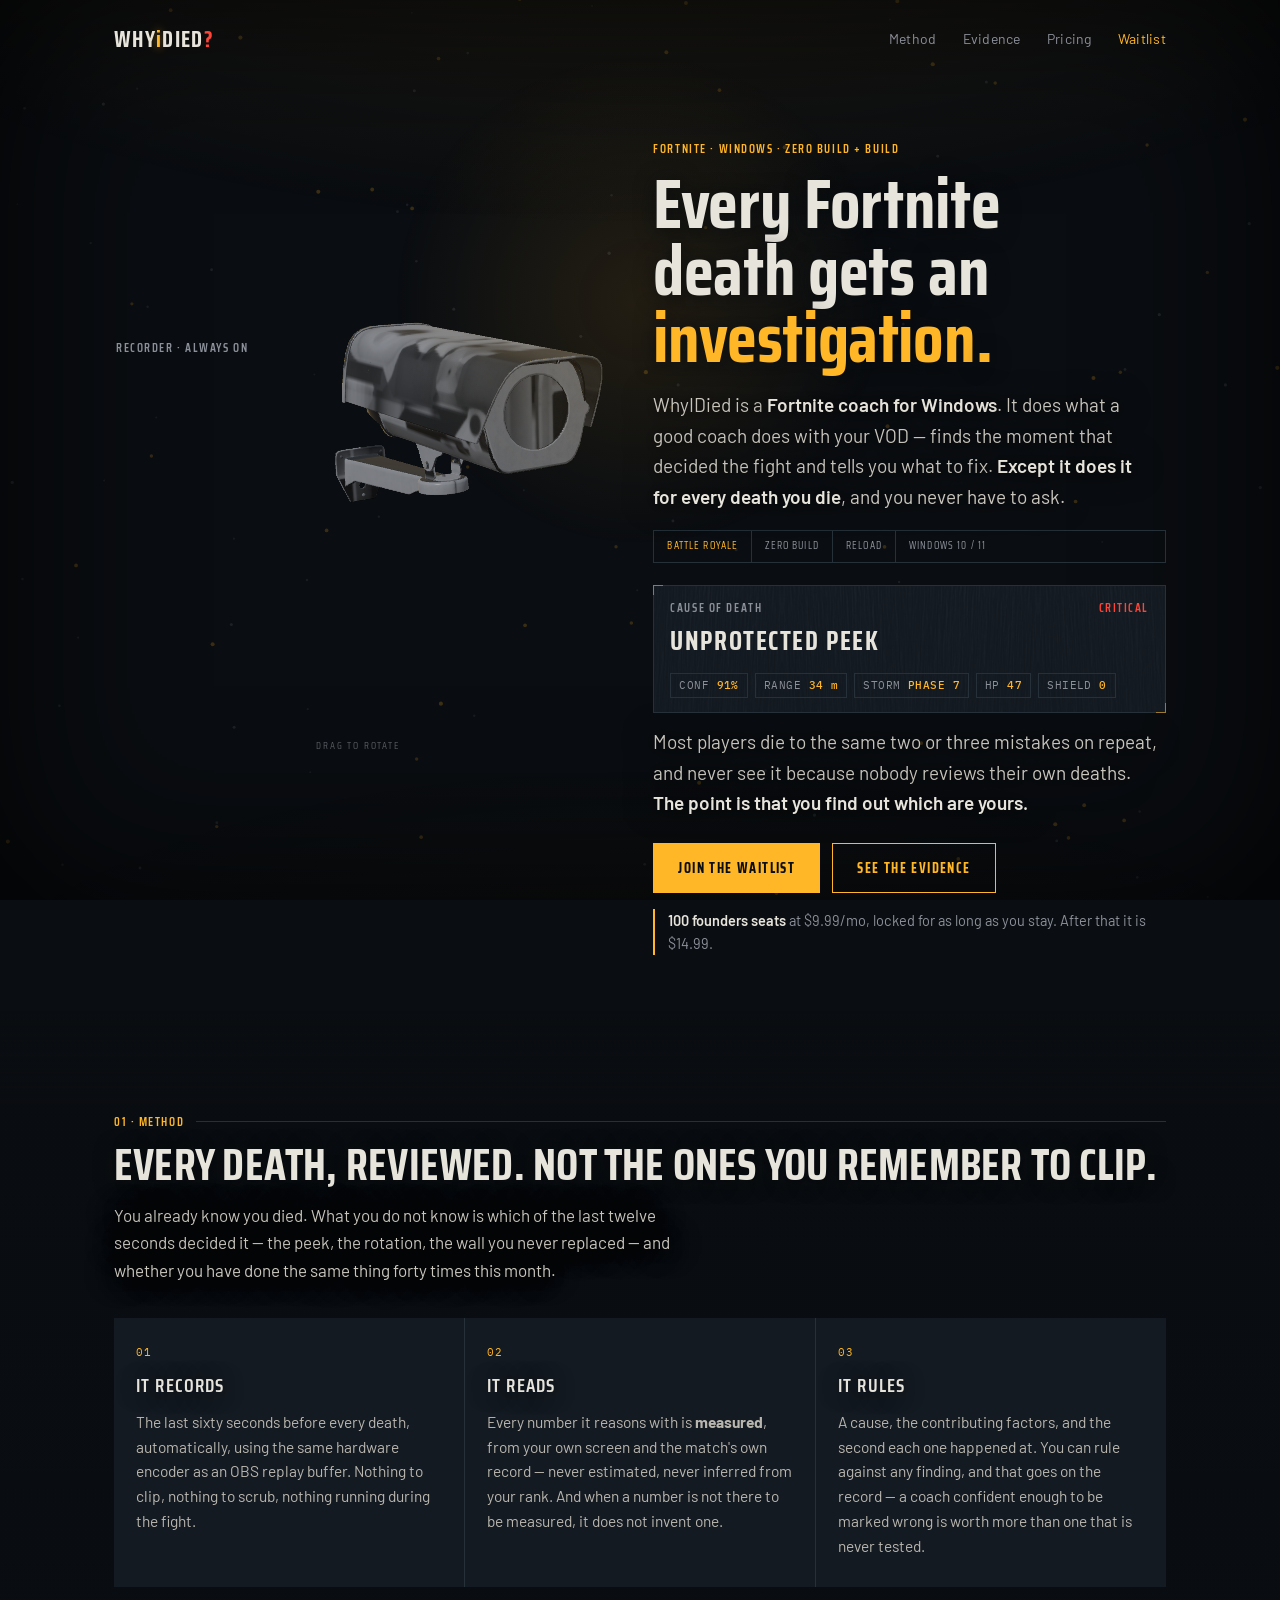
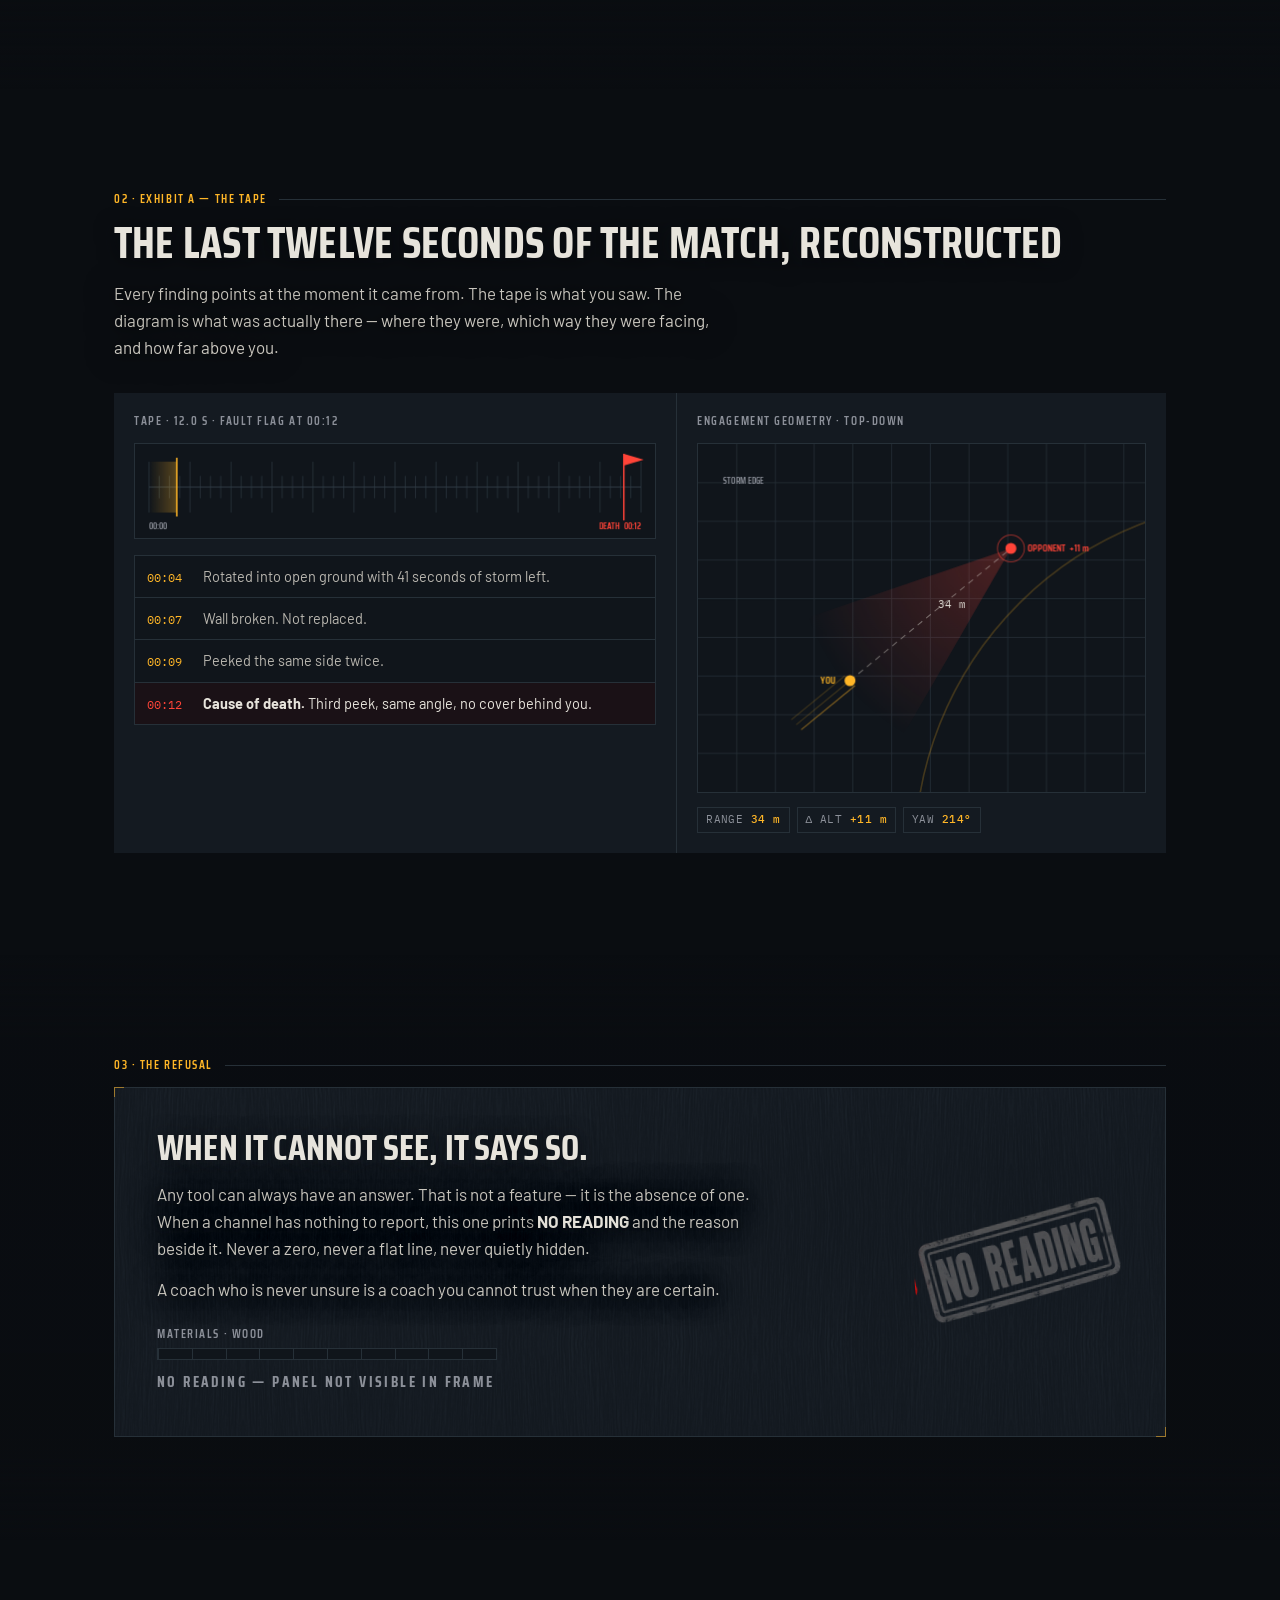
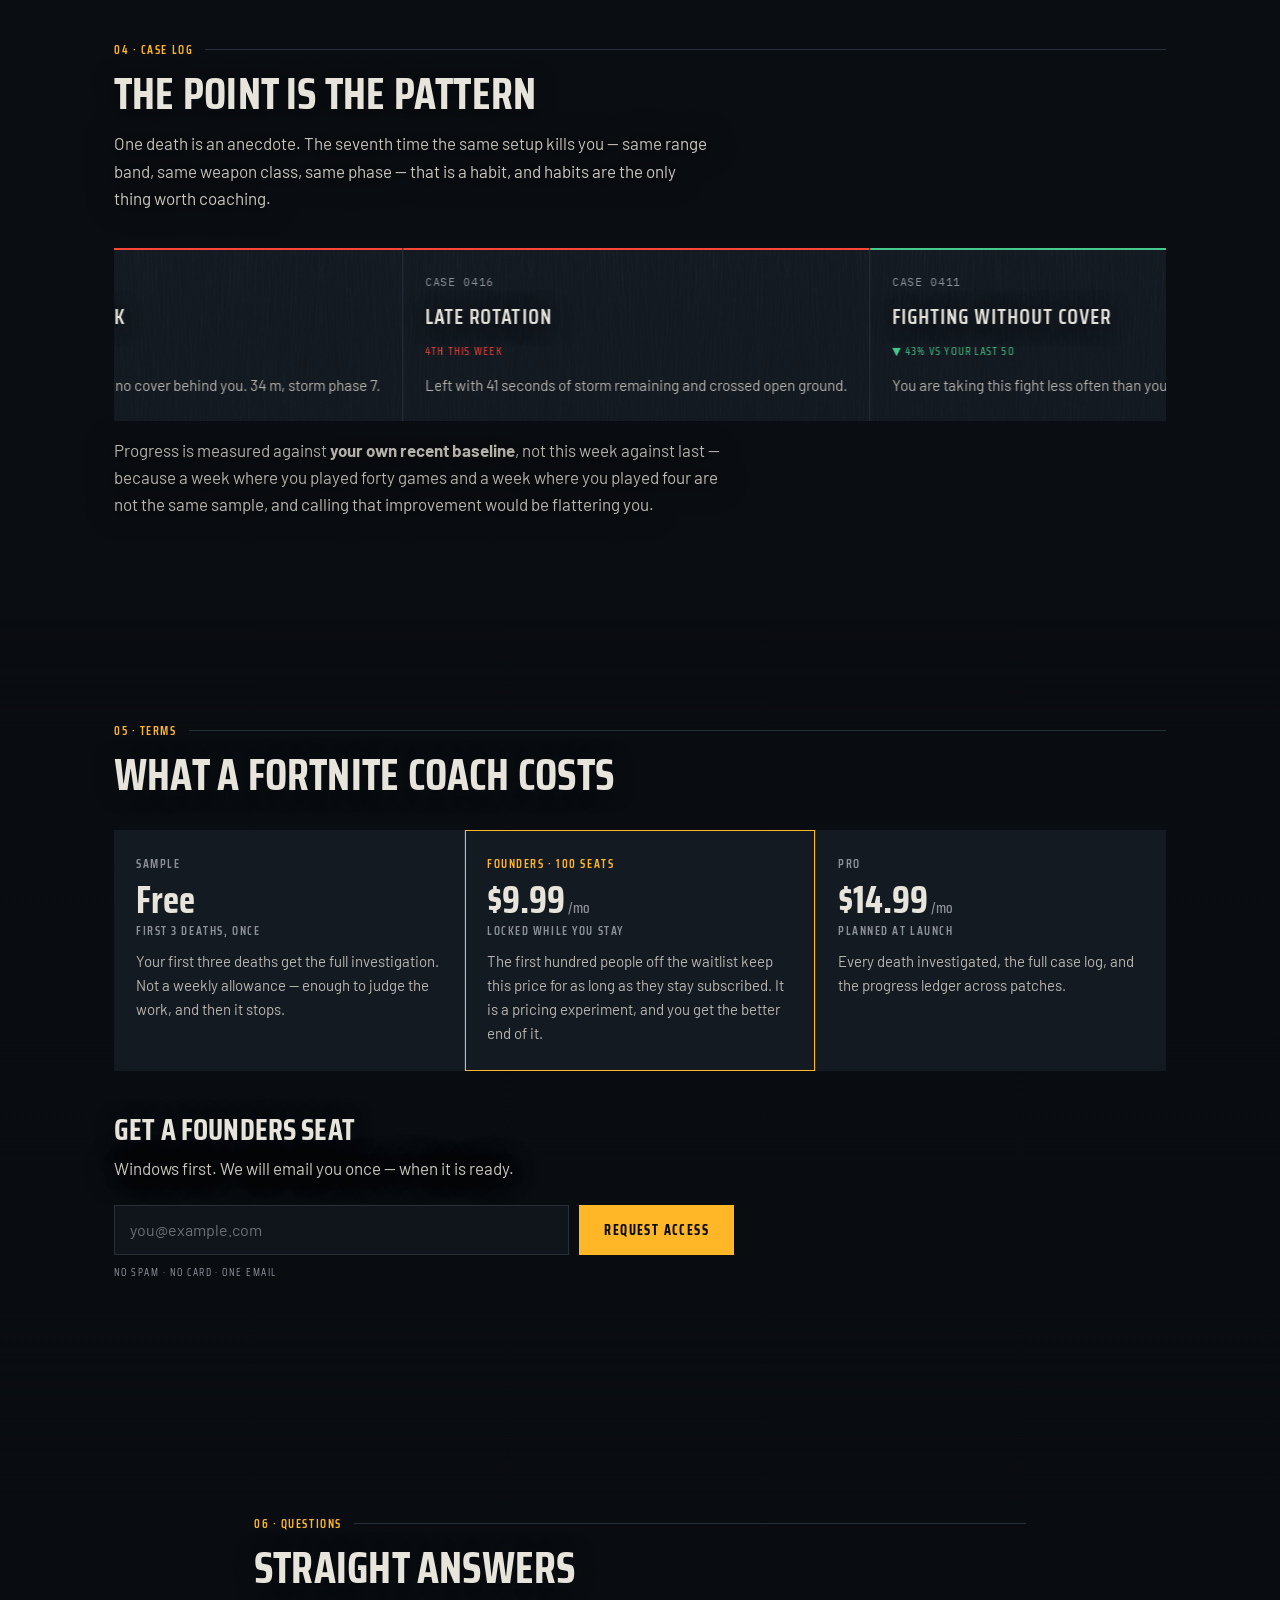
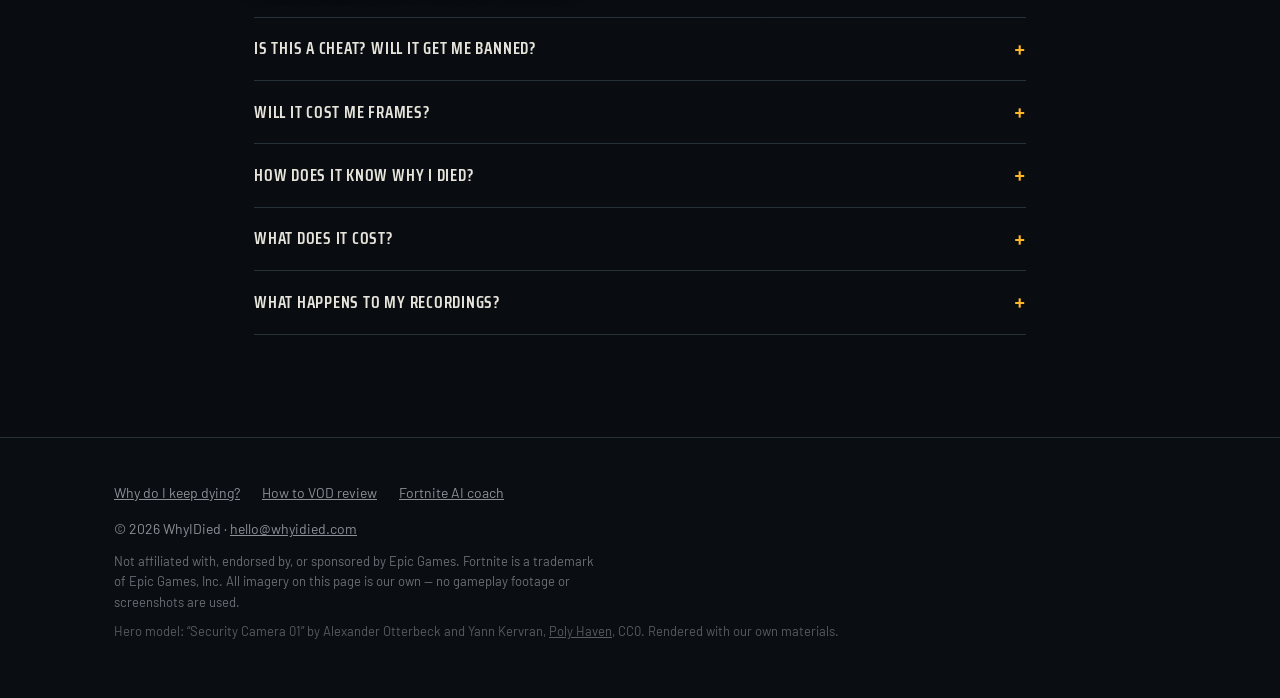
==== index.html @ 108d314a "Texture the hero, and aim it at what you are reading Two things Josh asked for, plus a bug that was " ====
<!DOCTYPE html>
<html lang="en">
<head>
<meta charset="UTF-8">
<meta name="viewport" content="width=device-width, initial-scale=1.0">
<title>WhyIDied — Why do you keep dying in Fortnite? Now you'll know.</title>
<meta name="description" content="WhyIDied is a Fortnite AI coach for Windows that auto-records every death, rules on the mistake that caused it, and tracks the faults you keep repeating. Join the waitlist.">
<link rel="canonical" href="https://whyidied.com/">
<meta property="og:type" content="website">
<meta property="og:url" content="https://whyidied.com/">
<meta property="og:title" content="WhyIDied — the Fortnite coach that watches every death">
<meta property="og:description" content="Every death gets an investigation. A cause, the contributing factors, and the tape to prove it. Join the waitlist.">
<meta property="og:image" content="https://whyidied.com/og.png">
<meta name="twitter:card" content="summary_large_image">
<meta name="twitter:title" content="WhyIDied — the Fortnite coach that watches every death">
<meta name="twitter:description" content="Every death gets an investigation. A cause, the contributing factors, and the tape to prove it.">
<meta name="twitter:image" content="https://whyidied.com/og.png">
<meta name="theme-color" content="#0A0D11">
<script>
/* Motion is GOVERNED, the same rule the app follows: it dies under
   prefers-reduced-motion, and ?noanim turns it off outright. Set before paint so
   nothing animates for one frame and then stops. */
(function(){
  var d = document.documentElement;
  if (location.search.indexOf('noanim') < 0) {
    d.className += ' js';
    if (!matchMedia('(prefers-reduced-motion: reduce)').matches) d.className += ' gs';
  }
})();
</script>
<link rel="icon" href="data:image/svg+xml,<svg xmlns='http://www.w3.org/2000/svg' viewBox='0 0 100 100'><rect width='100' height='100' fill='%230A0D11'/><rect x='14' y='30' width='72' height='44' fill='none' stroke='%23263038' stroke-width='5'/><circle cx='38' cy='52' r='7' fill='%23FFB627'/><circle cx='62' cy='52' r='7' fill='%23263038'/></svg>">
<link rel="preconnect" href="https://fonts.googleapis.com">
<link rel="preconnect" href="https://fonts.gstatic.com" crossorigin>
<link href="https://fonts.googleapis.com/css2?family=Saira+Condensed:wght@500;600;700&family=Barlow:wght@400;500;600&family=IBM+Plex+Mono:wght@400;500&display=swap" rel="stylesheet">
<script type="application/ld+json">
{
  "@context": "https://schema.org",
  "@type": "SoftwareApplication",
  "name": "WhyIDied",
  "operatingSystem": "Windows",
  "applicationCategory": "GameApplication",
  "description": "WhyIDied is a Fortnite AI coach for Windows that auto-records every death, rules on the mistake that caused it, and tracks the faults you keep repeating.",
  "url": "https://whyidied.com/",
  "offers": { "@type": "Offer", "price": "0", "priceCurrency": "USD", "description": "Free waitlist. At launch, your first 3 deaths are investigated free." }
}
</script>
<script type="application/ld+json">
{
  "@context": "https://schema.org",
  "@type": "FAQPage",
  "mainEntity": [
    {"@type": "Question", "name": "What is WhyIDied?", "acceptedAnswer": {"@type": "Answer", "text": "WhyIDied is a Fortnite AI coach for Windows that automatically records the last ~60 seconds before every death, rules on the exact mistake that caused it, and tracks which mistakes you keep repeating so you can actually fix them. No clip uploads, no VOD scrubbing — it watches so you don't have to."}},
    {"@type": "Question", "name": "Why do I keep dying in Fortnite?", "acceptedAnswer": {"@type": "Answer", "text": "Most players die repeatedly to the same 2–3 mistakes — unprotected peeks, late rotations, fighting without materials or high ground — but never notice the pattern because nobody reviews their own deaths. WhyIDied reviews every death automatically and shows you the recurring cause, with video evidence and a timestamp."}},
    {"@type": "Question", "name": "Is WhyIDied a cheat? Will it get me banned?", "acceptedAnswer": {"@type": "Answer", "text": "No. WhyIDied never touches the Fortnite process: no injection, no memory reading, no overlays, and nothing live during a match. It records your own screen using the same Windows capture system OBS streamers use, and reads the local replay files Fortnite already saves on your PC. All coaching happens after the match ends."}},
    {"@type": "Question", "name": "How does WhyIDied know why I died?", "acceptedAnswer": {"@type": "Answer", "text": "It combines two sources: video of your final 60 seconds, and the structured match data from Fortnite's own replay file (positions, storm, damage, materials). Health, shield, materials and range are read off the frame deterministically rather than guessed. A multimodal AI then rules on the causal mistake — not just the last shot — and cites the exact timestamp. Every finding is added to your case log so patterns surface across games."}},
    {"@type": "Question", "name": "Will it hurt my FPS?", "acceptedAnswer": {"@type": "Answer", "text": "Recording uses your GPU's hardware encoder — the same path Shadowplay and OBS replay buffers use — and analysis runs after you die, never during a fight. Performance impact is a launch requirement, not an afterthought, and we'll publish our FPS benchmarks."}},
    {"@type": "Question", "name": "What does WhyIDied cost?", "acceptedAnswer": {"@type": "Answer", "text": "Your first 3 deaths are investigated free, once — enough to see exactly what you get. Pro is planned at $14.99/month, and the first 100 waitlist founders lock in $9.99/month for as long as they stay subscribed."}},
    {"@type": "Question", "name": "What happens to my recordings?", "acceptedAnswer": {"@type": "Answer", "text": "Clips stay on your PC by default; only the short evidence around analyzed deaths is uploaded, over an encrypted connection, and you can delete any clip or your whole account at any time. Microphone capture is off by default. We never train AI models on your footage without your separate, explicit consent. WhyIDied is for players 13 and up."}}
  ]
}
</script>
<style>
/* ─────────────────────────────────────────────────────────────────────────
   Tokens — the app's palette, verbatim (packages/review-ui/src/tokens.css).
   The landing page and the product must not be two different brands.
   ───────────────────────────────────────────────────────────────────────── */
:root{
  --bg:#0A0D11;        /* gunmetal ground; never pure black — a bezel needs somewhere darker to sit */
  --bay:#10151B;       /* recessed instrument bay */
  --panel:#141A21;     /* panel face */
  --bezel:#263038;     /* hairline housing */
  --ink:#E7E4DC;       /* aluminium, warm-shifted toward the amber */
  --dim:#8C9099;
  --amber:#FFB627;     /* phosphor. The reading colour, and the ONLY accent */
  --fault:#FF4438;     /* semantic: fault. Never decorative */
  --ok:#46C98B;        /* semantic: recovering */
  --f-display:"Saira Condensed","Barlow",system-ui,sans-serif;
  --f-ui:"Barlow",system-ui,-apple-system,sans-serif;
  --f-mono:"IBM Plex Mono",ui-monospace,SFMono-Regular,Menlo,monospace;
  --gut:clamp(20px,5vw,64px);
}
*{margin:0;padding:0;box-sizing:border-box}
html,body{overflow-x:clip}
html{scroll-behavior:smooth}
@media (prefers-reduced-motion:reduce){html{scroll-behavior:auto}}
body{
  background:var(--bg); color:var(--ink);
  font-family:var(--f-ui); font-size:17px; line-height:1.6;
  -webkit-font-smoothing:antialiased;
}
/* One composite background layer: an amber pool at the top and an edge
   vignette. Fixed, so it never reflows. */
body::before{
  content:""; position:fixed; inset:0; z-index:0; pointer-events:none;
  background:
    radial-gradient(120vw 70vh at 50% -18vh, rgba(255,182,39,.10), transparent 62%),
    radial-gradient(100vw 60vh at 50% 120vh, rgba(255,182,39,.04), transparent 60%);
}
body::after{
  content:""; position:fixed; inset:0; z-index:0; pointer-events:none;
  box-shadow:inset 0 0 clamp(80px,14vw,220px) rgba(0,0,0,.85);
}
main,header,footer{position:relative; z-index:1}
/* The stage sits behind the page, so any section carrying long-form text puts a
   scrim between the two. Readability outranks the effect, always. */
section#how,section#refusal,section#pricing,section#faq{
  background:linear-gradient(180deg, transparent, rgba(10,13,17,.62) 14%, rgba(10,13,17,.66) 86%, transparent);
}
/* Long-form paragraphs get their own local scrim rather than blacking out the
   whole band — the object travelling behind the page is the point, and a scrim
   heavy enough to guarantee contrast everywhere hides it. */
.sub,.trendnote,details p,.lede{
  text-shadow:0 1px 14px rgba(10,13,17,.95), 0 0 34px rgba(10,13,17,.85);
}
h1,h2,h3{text-shadow:0 2px 20px rgba(10,13,17,.75)}
.wrap{max-width:1180px; margin:0 auto; padding:0 var(--gut)}

/* ── Registers ──────────────────────────────────────────────────────────
   INSTRUMENT: terse, uppercase, condensed, amber — anything measured.
   COACH: plain sentences, generous measure, ink — anything concluded.
   Never mixed. A judgement dressed as a gauge overstates our certainty. */
.inst{
  font-family:var(--f-display); text-transform:uppercase;
  letter-spacing:.13em; font-weight:600; color:var(--amber);
  font-size:12px; line-height:1.3;
}
.inst.dim{color:var(--dim)}
.num{font-family:var(--f-mono); font-variant-numeric:tabular-nums; letter-spacing:.02em}
.coach{font-family:var(--f-ui); color:var(--ink)}

/* ── Form language: square housings, hairline bezels, corner ticks ─────
   No rounded cards, no coloured left rail — those are the generic tells. */
.housing{
  position:relative; background:var(--panel);
  border:1px solid var(--bezel);
  background-image:url(brand/panel-grain.png);
  background-blend-mode:soft-light; background-size:256px;
}
.housing::before,.housing::after{
  content:""; position:absolute; width:9px; height:9px; pointer-events:none;
  border:1px solid var(--amber); opacity:.55;
}
.housing::before{top:-1px; left:-1px; border-right:0; border-bottom:0}
.housing::after{bottom:-1px; right:-1px; border-left:0; border-top:0}
.bay{background:var(--bay); border:1px solid var(--bezel)}

/* ── Header ─────────────────────────────────────────────────────────── */
header{padding:22px 0 0}
.bar{display:flex; align-items:center; justify-content:space-between; gap:20px}
/* Wordmark is ONE flex item. Splitting the text nodes puts a gap inside it and
   it reads "WHY i DIED". */
.mark{
  font-family:var(--f-display); font-weight:700; font-size:22px;
  letter-spacing:.06em; color:var(--ink); text-decoration:none; white-space:nowrap;
}
.mark i{
  font-style:normal; color:var(--amber);
  text-shadow:0 0 10px rgba(255,182,39,.75); /* the i is a lit indicator lamp */
}
.mark b{font-weight:700; color:var(--fault)}   /* the ? is the fault it reports */
nav{display:flex; gap:26px; align-items:center}
nav a{color:var(--dim); text-decoration:none; font-size:14px; letter-spacing:.02em}
nav a:hover{color:var(--ink)}
@media(max-width:760px){nav .hide-s{display:none}}

/* ── Hero ───────────────────────────────────────────────────────────── */
.hero{padding:clamp(38px,7vw,84px) 0 clamp(30px,5vw,56px)}
.hero-grid{display:grid; grid-template-columns:minmax(0,1fr) minmax(0,1.05fr); gap:clamp(24px,4vw,56px); align-items:center}
@media(max-width:900px){.hero-grid{grid-template-columns:1fr; gap:28px}}

/* ── the pinned stage ───────────────────────────────────────────────── */
#stage,#dust{
  position:fixed; inset:0; width:100%; height:100%;
  z-index:0; pointer-events:none;
}
#stage{cursor:grab}
#stage.grabbing{cursor:grabbing}
#cursorlight{
  position:fixed; z-index:0; pointer-events:none; width:44vmax; height:44vmax;
  left:0; top:0; margin:-22vmax 0 0 -22vmax; opacity:0; transition:opacity .5s ease;
  background:radial-gradient(circle, rgba(255,182,39,.10), transparent 62%);
}
.gs #cursorlight{opacity:1}
/* The stage is behind everything, so the hero reserves the space the object
   flies through and the type never lands on top of it. */
.stagehole{position:relative; aspect-ratio:1/.86; min-height:300px}
.stagehole .lbl{position:absolute; top:2px; left:2px}
.stagehole .hint{
  position:absolute; bottom:4px; left:0; right:0; text-align:center;
  font-family:var(--f-display); text-transform:uppercase; letter-spacing:.18em;
  font-size:10px; color:var(--dim); opacity:.6;
}

h1{
  font-family:var(--f-display); font-weight:700;
  font-size:clamp(38px,6.4vw,70px); line-height:.96; letter-spacing:-.005em;
  text-wrap:balance; margin:14px 0 0;
}
h1 em{font-style:normal; color:var(--amber)}
.lede{margin-top:18px; max-width:46ch; color:#C9C6BE; font-size:clamp(16px,1.6vw,19px)}
.lede b{color:var(--ink); font-weight:600}

/* Readout under the claim — the instrument half of the proof */
.readout{margin-top:22px; padding:14px 16px}
.readout .row{display:flex; align-items:baseline; justify-content:space-between; gap:14px; flex-wrap:wrap}
.readout .cause{font-family:var(--f-display); text-transform:uppercase; letter-spacing:.06em; font-weight:700; font-size:clamp(19px,2.5vw,26px); color:var(--ink)}
.chips{display:flex; gap:7px; flex-wrap:wrap; margin-top:11px}
.chip{
  font-family:var(--f-mono); font-size:11px; letter-spacing:.04em;
  padding:3px 8px; border:1px solid var(--bezel); color:var(--dim);
  font-variant-numeric:tabular-nums;
}
.chip b{color:var(--amber); font-weight:500}

.compat{list-style:none; display:flex; flex-wrap:wrap; gap:0; margin-top:18px; border:1px solid var(--bezel)}
.compat li{
  font-family:var(--f-display); text-transform:uppercase; letter-spacing:.11em;
  font-size:10.5px; color:var(--dim); padding:7px 13px; border-right:1px solid var(--bezel);
}
.compat li:last-child{border-right:0}
.compat li:first-child{color:var(--amber)}
.scarce{
  margin-top:16px; font-size:14.5px; color:var(--dim);
  padding-left:13px; border-left:2px solid var(--amber);
}
.scarce b{color:var(--ink); font-weight:600}

/* ── Buttons ────────────────────────────────────────────────────────── */
.cta{display:flex; gap:12px; flex-wrap:wrap; margin-top:24px; align-items:center}
.btn{
  display:inline-block; font-family:var(--f-display); text-transform:uppercase;
  letter-spacing:.1em; font-weight:700; font-size:14px;
  padding:13px 24px; border:1px solid var(--amber); color:var(--bg);
  background:var(--amber); text-decoration:none; cursor:pointer;
  transition:filter .16s ease, transform .16s ease;
}
.btn:hover{filter:brightness(1.12)}
.btn:active{transform:translateY(1px)}
.btn.ghost{background:transparent; color:var(--amber)}
.btn.ghost:hover{background:rgba(255,182,39,.09)}
:focus-visible{outline:2px solid var(--amber); outline-offset:3px}

/* ── Sections ───────────────────────────────────────────────────────── */
section{padding:clamp(52px,8vw,104px) 0}
.eyebrow{display:flex; align-items:center; gap:12px; margin-bottom:14px}
.eyebrow::after{content:""; flex:1; height:1px; background:var(--bezel)}
h2{
  font-family:var(--f-display); font-weight:700; text-transform:uppercase;
  font-size:clamp(26px,3.9vw,44px); line-height:1.02; letter-spacing:.005em;
  text-wrap:balance;
}
.sub{margin-top:14px; max-width:60ch; color:#C9C6BE}

/* Three beats */
.beats{display:grid; grid-template-columns:repeat(3,1fr); gap:1px; margin-top:34px; background:var(--bezel)}
@media(max-width:860px){.beats{grid-template-columns:1fr}}
.beat{background:var(--panel); padding:26px 22px 28px}
.beat .n{font-family:var(--f-mono); font-size:11px; color:var(--amber); letter-spacing:.1em}
.beat h3{font-family:var(--f-display); text-transform:uppercase; letter-spacing:.06em; font-size:19px; margin:9px 0 9px; font-weight:600}
.beat p{color:#B9B6AF; font-size:15.5px}

/* Exhibit — tape + diagram */
.exhibit{display:grid; grid-template-columns:minmax(0,1.15fr) minmax(0,1fr); gap:1px; margin-top:32px; background:var(--bezel)}
@media(max-width:940px){.exhibit{grid-template-columns:1fr}}
.pane{background:var(--panel); padding:20px}
.pane .lbl{margin-bottom:14px}
#tape,#geo{display:block; width:100%; background:var(--bay); border:1px solid var(--bezel)}
#tape{height:96px}
#geo{aspect-ratio:1/.78}
.evlist{margin-top:16px; display:flex; flex-direction:column; gap:1px; background:var(--bezel); border:1px solid var(--bezel)}
.ev{background:var(--bay); padding:9px 12px; display:flex; gap:12px; align-items:baseline; font-size:14.5px; color:#B9B6AF}
.ev .t{font-family:var(--f-mono); font-size:12px; color:var(--amber); min-width:44px}
.ev.is-cause{background:#1A1116; color:var(--ink)}
.ev.is-cause .t{color:var(--fault)}

/* The refusal — the signature panel */
.refuse{display:grid; grid-template-columns:minmax(0,1fr) auto; gap:clamp(20px,4vw,48px); align-items:center; padding:clamp(24px,4vw,42px)}
@media(max-width:840px){.refuse{grid-template-columns:1fr}}
.gauge{width:100%; max-width:340px}
.gauge .track{height:12px; border:1px solid var(--bezel); background:var(--bay); position:relative; overflow:hidden}
.gauge .track::before{
  content:""; position:absolute; inset:0;
  background:repeating-linear-gradient(90deg,var(--bezel) 0 1px,transparent 1px 10%);
}
.gauge .no{margin-top:10px; font-family:var(--f-display); text-transform:uppercase; letter-spacing:.16em; font-weight:700; color:var(--dim); font-size:15px}
.stamp{width:clamp(150px,20vw,210px); height:auto; opacity:.92; transform:rotate(-6deg)}

/* Case log */
.log{margin-top:30px; border:1px solid var(--bezel); background:var(--panel)}
.log .r{display:grid; grid-template-columns:8px 84px 1fr auto; gap:14px; align-items:center; padding:11px 14px 11px 0; border-top:1px solid var(--bezel)}
.log .r:first-child{border-top:0}
.log .r .s{height:100%; min-height:26px; background:var(--fault)}
.log .r.ok .s{background:var(--ok)}
.log .r .c{font-family:var(--f-mono); font-size:12px; color:var(--dim)}
.log .r .f{font-family:var(--f-display); text-transform:uppercase; letter-spacing:.05em; font-size:15px}
.log .r .n{font-family:var(--f-mono); font-size:13px; color:var(--dim); padding-right:14px; font-variant-numeric:tabular-nums}
.log .r .n b{color:var(--ok); font-weight:500}
.trendnote{margin-top:14px; color:#B9B6AF; max-width:62ch}

/* Price */
.price{display:grid; grid-template-columns:repeat(3,1fr); gap:1px; margin-top:32px; background:var(--bezel)}
@media(max-width:860px){.price{grid-template-columns:1fr}}
.tier{background:var(--panel); padding:26px 22px}
.tier .amt{font-family:var(--f-display); font-weight:700; font-size:38px; line-height:1; margin:10px 0 4px}
.tier .amt span{font-size:15px; color:var(--dim); font-weight:500}
.tier p{color:#B9B6AF; font-size:15px; margin-top:10px}
.tier.hi{outline:1px solid var(--amber); outline-offset:-1px}

/* Form */
form{display:flex; gap:10px; flex-wrap:wrap; margin-top:22px}
input[type=email]{
  flex:1; min-width:240px; background:var(--bay); border:1px solid var(--bezel);
  color:var(--ink); padding:13px 15px; font-family:var(--f-ui); font-size:16px;
}
input[type=email]::placeholder{color:#6B7078}
input[type=email]:focus{border-color:var(--amber); outline:none}
.formnote{margin-top:10px; font-family:var(--f-display); text-transform:uppercase; letter-spacing:.14em; font-size:10.5px; color:var(--dim)}
.formmsg{margin-top:12px; font-size:15px; color:var(--ok); min-height:1.2em}

/* FAQ */
details{border-top:1px solid var(--bezel); padding:16px 0}
details:last-of-type{border-bottom:1px solid var(--bezel)}
summary{
  cursor:pointer; list-style:none; font-family:var(--f-display);
  text-transform:uppercase; letter-spacing:.045em; font-size:17px; font-weight:600;
  display:flex; justify-content:space-between; gap:16px; align-items:center;
}
summary::-webkit-details-marker{display:none}
summary::after{content:"+"; color:var(--amber); font-family:var(--f-mono); font-size:19px}
details[open] summary::after{content:"–"}
details p{margin-top:11px; color:#B9B6AF; max-width:74ch}

footer{padding:44px 0 56px; border-top:1px solid var(--bezel); color:var(--dim); font-size:14px}
footer a{color:var(--dim)}
footer a:hover{color:var(--ink)}
.fl{display:flex; gap:22px; flex-wrap:wrap; margin-bottom:14px}

/* ── kinetic type ───────────────────────────────────────────────────── */
h1.kin span{display:inline-block}
.gs h1.kin span{opacity:0; transform:translateY(.5em) rotateX(-40deg)}
h1.kin .dot{color:var(--amber)}

/* ── horizontal case log ────────────────────────────────────────────── */
.hscroll{margin-top:34px; overflow:hidden; padding:2px}
.htrack{display:flex; gap:1px; background:var(--bezel); will-change:transform}
.card{
  background:var(--panel); padding:24px 22px; min-width:min(340px,78vw); flex:0 0 auto;
  background-image:url(brand/panel-grain.png); background-blend-mode:soft-light; background-size:256px;
  border-top:2px solid var(--fault);
}
.card:nth-child(3),.card:nth-child(4){border-top-color:var(--ok)}
.card:nth-child(5){border-top-color:var(--bezel)}
.card .c{font-family:var(--f-mono); font-size:11px; color:var(--dim); letter-spacing:.06em}
.card h3{font-family:var(--f-display); text-transform:uppercase; letter-spacing:.05em; font-size:21px; margin:8px 0 10px; font-weight:600}
.card .tag{font-family:var(--f-display); text-transform:uppercase; letter-spacing:.11em; font-size:11px; margin-bottom:12px}
.card .tag.fault{color:var(--fault)} .card .tag.ok{color:var(--ok)} .card .tag.none{color:var(--dim)}
.card p{color:#B9B6AF; font-size:15px}

/* Entrance: governed, and only where motion is allowed */
.gs .rise{opacity:0; transform:translateY(14px)}
.gs .rise.in{opacity:1; transform:none; transition:opacity .6s ease, transform .6s cubic-bezier(.2,.7,.3,1)}
</style>
</head>
<body>

<!-- The stage is PINNED behind the whole document. The recorder is not a widget
     in a box on one section — it is a camera move that runs the length of the
     page, and the sections scroll over it. -->
<canvas id="stage" aria-hidden="true"></canvas>
<canvas id="dust" aria-hidden="true"></canvas>
<div id="cursorlight" aria-hidden="true"></div>

<header>
  <div class="wrap bar">
    <a class="mark" href="/">WHY<i>i</i>DIED<b>?</b></a>
    <nav>
      <a href="#how" class="hide-s">Method</a>
      <a href="#last12" class="hide-s">Evidence</a>
      <a href="#pricing">Pricing</a>
      <a href="#waitlist" style="color:var(--amber)">Waitlist</a>
    </nav>
  </div>
</header>

<main>

  <!-- ── HERO ──────────────────────────────────────────────────────── -->
  <section class="hero">
    <div class="wrap hero-grid">

      <div class="stagehole" aria-hidden="true">
        <div class="lbl inst dim">Recorder · always on</div>
        <div class="hint">drag to rotate</div>
      </div>

      <div>
        <div class="inst">Fortnite · Windows · Zero Build + Build</div>
        <h1 class="kin"><span>Every</span> <span>Fortnite</span> <span>death</span> <span>gets</span> <span>an</span> <em><span>investigation</span></em><span class="dot">.</span></h1>
        <p class="lede">WhyIDied is a <b>Fortnite coach for Windows</b>. It does what a good
          coach does with your VOD — finds the moment that decided the fight and tells you
          what to fix. <b>Except it does it for every death you die</b>, and you never
          have to ask.</p>

        <ul class="compat">
          <li>Battle Royale</li><li>Zero Build</li><li>Reload</li><li>Windows 10 / 11</li>
        </ul>

        <div class="readout housing" data-focus>
          <div class="row">
            <div>
              <div class="inst dim" style="margin-bottom:5px">Cause of death</div>
              <div class="cause">Unprotected peek</div>
            </div>
            <div class="inst" style="color:var(--fault)">Critical</div>
          </div>
          <div class="chips">
            <span class="chip">CONF <b>91%</b></span>
            <span class="chip">RANGE <b>34 m</b></span>
            <span class="chip">STORM <b>PHASE 7</b></span>
            <span class="chip">HP <b>47</b></span>
            <span class="chip">SHIELD <b>0</b></span>
          </div>
        </div>

        <p class="lede" style="margin-top:14px">Most players die to the same two or three
          mistakes on repeat, and never see it because nobody reviews their own deaths.
          <b>The point is that you find out which are yours.</b></p>

        <div class="cta">
          <a class="btn" href="#waitlist">Join the waitlist</a>
          <a class="btn ghost" href="#last12">See the evidence</a>
        </div>
        <p class="scarce"><b>100 founders seats</b> at $9.99/mo, locked for as long as you
          stay. After that it is $14.99.</p>
      </div>

    </div>
  </section>

  <!-- ── METHOD ────────────────────────────────────────────────────── -->
  <section id="how">
    <div class="wrap">
      <div class="eyebrow"><span class="inst">01 · Method</span></div>
      <h2 data-focus>Every death, reviewed. Not the ones you remember to clip.</h2>
      <p class="sub">You already know you died. What you do not know is which of the
        last twelve seconds decided it — the peek, the rotation, the wall you never
        replaced — and whether you have done the same thing forty times this month.</p>

      <div class="beats rise">
        <div class="beat">
          <div class="n">01</div>
          <h3>It records</h3>
          <p>The last sixty seconds before every death, automatically, using the same
             hardware encoder as an OBS replay buffer. Nothing to clip, nothing to
             scrub, nothing running during the fight.</p>
        </div>
        <div class="beat">
          <div class="n">02</div>
          <h3>It reads</h3>
          <p>Every number it reasons with is <b>measured</b>, from your own screen and the
             match's own record — never estimated, never inferred from your rank. And when
             a number is not there to be measured, it does not invent one.</p>
        </div>
        <div class="beat">
          <div class="n">03</div>
          <h3>It rules</h3>
          <p>A cause, the contributing factors, and the second each one happened at.
             You can rule against any finding, and that goes on the record — a coach
             confident enough to be marked wrong is worth more than one that is never
             tested.</p>
        </div>
      </div>
    </div>
  </section>

  <!-- ── EXHIBIT ───────────────────────────────────────────────────── -->
  <section id="last12">
    <div class="wrap">
      <div class="eyebrow"><span class="inst">02 · Exhibit A — the tape</span></div>
      <h2>The last twelve seconds of the match, reconstructed</h2>
      <p class="sub">Every finding points at the moment it came from. The tape is what
        you saw. The diagram is what was actually there — where they were, which way
        they were facing, and how far above you.</p>

      <div class="exhibit rise" data-focus>
        <div class="pane">
          <div class="lbl inst dim">Tape · 12.0 s · fault flag at 00:12</div>
          <canvas id="tape" aria-label="A tape strip with frame ticks and a fault flag at the moment of death."></canvas>
          <div class="evlist">
            <div class="ev"><span class="t">00:04</span><span>Rotated into open ground with 41 seconds of storm left.</span></div>
            <div class="ev"><span class="t">00:07</span><span>Wall broken. Not replaced.</span></div>
            <div class="ev"><span class="t">00:09</span><span>Peeked the same side twice.</span></div>
            <div class="ev is-cause"><span class="t">00:12</span><span><b>Cause of death.</b> Third peek, same angle, no cover behind you.</span></div>
          </div>
        </div>
        <div class="pane">
          <div class="lbl inst dim">Engagement geometry · top-down</div>
          <canvas id="geo" aria-label="A top-down diagram of the fatal engagement: your position, the opponent's position and facing, and the range between you."></canvas>
          <div class="chips" style="margin-top:14px">
            <span class="chip">RANGE <b>34 m</b></span>
            <span class="chip">Δ ALT <b>+11 m</b></span>
            <span class="chip">YAW <b>214°</b></span>
          </div>
        </div>
      </div>
    </div>
  </section>

  <!-- ── THE REFUSAL ───────────────────────────────────────────────── -->
  <section id="refusal">
    <div class="wrap">
      <div class="eyebrow"><span class="inst">03 · The refusal</span></div>
      <div class="housing refuse rise">
        <div>
          <h2 data-focus style="font-size:clamp(23px,3.2vw,36px)">When it cannot see, it says so.</h2>
          <p class="sub" style="margin-top:14px">Any tool can always have an answer. That
            is not a feature — it is the absence of one. When a channel has nothing to
            report, this one prints <b style="color:var(--ink)">NO READING</b> and the
            reason beside it. Never a zero, never a flat line, never quietly hidden.</p>
          <p class="sub" style="margin-top:14px">A coach who is never unsure is a coach
            you cannot trust when they are certain.</p>

          <div class="gauge" style="margin-top:22px">
            <div class="inst dim" style="margin-bottom:7px">Materials · wood</div>
            <div class="track"></div>
            <div class="no">No reading — panel not visible in frame</div>
          </div>
        </div>
        <img class="stamp" src="brand/stamp-no-reading.png" alt="Rubber stamp reading NO READING" loading="lazy" width="420" height="223">
      </div>
    </div>
  </section>

  <!-- ── CASE LOG ──────────────────────────────────────────────────── -->
  <section id="progress">
    <div class="wrap">
      <div class="eyebrow"><span class="inst">04 · Case log</span></div>
      <h2>The point is the pattern</h2>
      <p class="sub">One death is an anecdote. The seventh time the same setup kills you
        — same range band, same weapon class, same phase — that is a habit, and habits
        are the only thing worth coaching.</p>

      <div class="hscroll" id="hlog" data-focus>
        <div class="htrack">
          <article class="card"><div class="c">CASE 0417</div><h3>Unprotected peek</h3><p class="tag fault">7th this week</p><p>Third peek, same angle, no cover behind you. 34 m, storm phase 7.</p></article>
          <article class="card"><div class="c">CASE 0416</div><h3>Late rotation</h3><p class="tag fault">4th this week</p><p>Left with 41 seconds of storm remaining and crossed open ground.</p></article>
          <article class="card"><div class="c">CASE 0411</div><h3>Fighting without cover</h3><p class="tag ok">▼ 43% vs your last 50</p><p>You are taking this fight less often than you were. That is the ledger working.</p></article>
          <article class="card"><div class="c">CASE 0402</div><h3>Third-party clock</h3><p class="tag ok">▼ 21% vs your last 50</p><p>Holding fights shorter near contested ground.</p></article>
          <article class="card"><div class="c">CASE 0399</div><h3>Materials at zero</h3><p class="tag none">No reading</p><p>Materials panel not visible in frame. Recorded as unknown, not as zero.</p></article>
        </div>
      </div>
      <p class="trendnote">Progress is measured against <b>your own recent baseline</b>,
        not this week against last — because a week where you played forty games and a
        week where you played four are not the same sample, and calling that improvement
        would be flattering you.</p>
    </div>
  </section>

  <!-- ── PRICE ─────────────────────────────────────────────────────── -->
  <section id="pricing">
    <div class="wrap">
      <div class="eyebrow"><span class="inst">05 · Terms</span></div>
      <h2>What a Fortnite coach costs</h2>

      <div class="price rise" data-focus>
        <div class="tier">
          <div class="inst dim">Sample</div>
          <div class="amt">Free</div>
          <div class="inst dim">first 3 deaths, once</div>
          <p>Your first three deaths get the full investigation. Not a weekly
             allowance — enough to judge the work, and then it stops.</p>
        </div>
        <div class="tier hi">
          <div class="inst">Founders · 100 seats</div>
          <div class="amt">$9.99<span> /mo</span></div>
          <div class="inst dim">locked while you stay</div>
          <p>The first hundred people off the waitlist keep this price for as long as
             they stay subscribed. It is a pricing experiment, and you get the
             better end of it.</p>
        </div>
        <div class="tier">
          <div class="inst dim">Pro</div>
          <div class="amt">$14.99<span> /mo</span></div>
          <div class="inst dim">planned at launch</div>
          <p>Every death investigated, the full case log, and the progress ledger
             across patches.</p>
        </div>
      </div>

      <div id="waitlist" style="margin-top:44px; max-width:620px">
        <h2 style="font-size:clamp(21px,2.6vw,30px)">Get a founders seat</h2>
        <p class="sub" style="margin-top:10px">Windows first. We will email you once —
          when it is ready.</p>
        <form data-endpoint="https://formspree.io/f/moeabvza" novalidate>
          <input type="email" name="email" placeholder="you@example.com" required aria-label="Email address">
          <button class="btn" type="submit">Request access</button>
        </form>
        <div class="formnote">No spam · no card · one email</div>
        <div class="formmsg" role="status" aria-live="polite"></div>
      </div>
    </div>
  </section>

  <!-- ── FAQ ───────────────────────────────────────────────────────── -->
  <section id="faq">
    <div class="wrap" style="max-width:900px">
      <div class="eyebrow"><span class="inst">06 · Questions</span></div>
      <h2>Straight answers</h2>
      <div style="margin-top:26px" data-focus>
        <details>
          <summary>Is this a cheat? Will it get me banned?</summary>
          <p>No. It never touches the Fortnite process — no injection, no memory
             reading, no overlay, and nothing at all running during a match. It records
             your own screen with the same Windows capture system OBS uses, and reads
             the replay files Fortnite already saves on your PC. Every bit of coaching
             happens after the match is over.</p>
        </details>
        <details>
          <summary>Will it cost me frames?</summary>
          <p>Recording runs on your GPU's hardware encoder, the same path Shadowplay
             and OBS replay buffers use, and analysis waits until you are dead. We
             capture video, so the burden of proof is ours — we will publish the
             benchmark rather than assert a number.</p>
        </details>
        <details>
          <summary>How does it know why I died?</summary>
          <p>Two sources. Video of your final sixty seconds, and the structured match
             data from the replay file — positions, storm, damage, materials. The
             numbers are read off the frame by measurement rather than guessed at, and
             the model rules on the causal mistake rather than describing the last
             shot. If a reading is not there, it says so instead of inventing one.</p>
        </details>
        <details>
          <summary>What does it cost?</summary>
          <p>Your first three deaths are investigated free, once — enough to see
             exactly what you get. Pro is planned at $14.99/month, and the first 100
             waitlist founders lock $9.99/month for as long as they stay subscribed.</p>
        </details>
        <details>
          <summary>What happens to my recordings?</summary>
          <p>Clips stay on your PC by default. Only the short evidence around an
             analysed death is uploaded, over an encrypted connection, and you can
             delete any clip or your whole account whenever you like. Microphone
             capture is off by default. We never train models on your footage without
             separate, explicit consent. For players 13 and up.</p>
        </details>
      </div>
    </div>
  </section>

</main>

<footer>
  <div class="wrap">
    <div class="fl">
      <a href="/guides/why-do-i-keep-dying-in-fortnite">Why do I keep dying?</a>
      <a href="/guides/how-to-vod-review-fortnite">How to VOD review</a>
      <a href="/guides/fortnite-ai-coach">Fortnite AI coach</a>
    </div>
    <p>© <span id="yr"></span> WhyIDied · <a href="mailto:hello@whyidied.com">hello@whyidied.com</a></p>
    <p style="margin-top:10px; max-width:70ch; font-size:13px; opacity:.75">
      Not affiliated with, endorsed by, or sponsored by Epic Games. Fortnite is a
      trademark of Epic Games, Inc. All imagery on this page is our own — no
      gameplay footage or screenshots are used.
    </p>
    <p style="margin-top:8px; font-size:13px; opacity:.6">
      Hero model: “Security Camera 01” by Alexander Otterbeck and Yann Kervran,
      <a href="https://polyhaven.com/a/security_camera_01">Poly Haven</a>, CC0.
      Rendered with our own materials.
    </p>
  </div>
</footer>

<script src="main.js?v=32" defer></script>
</body>
</html>
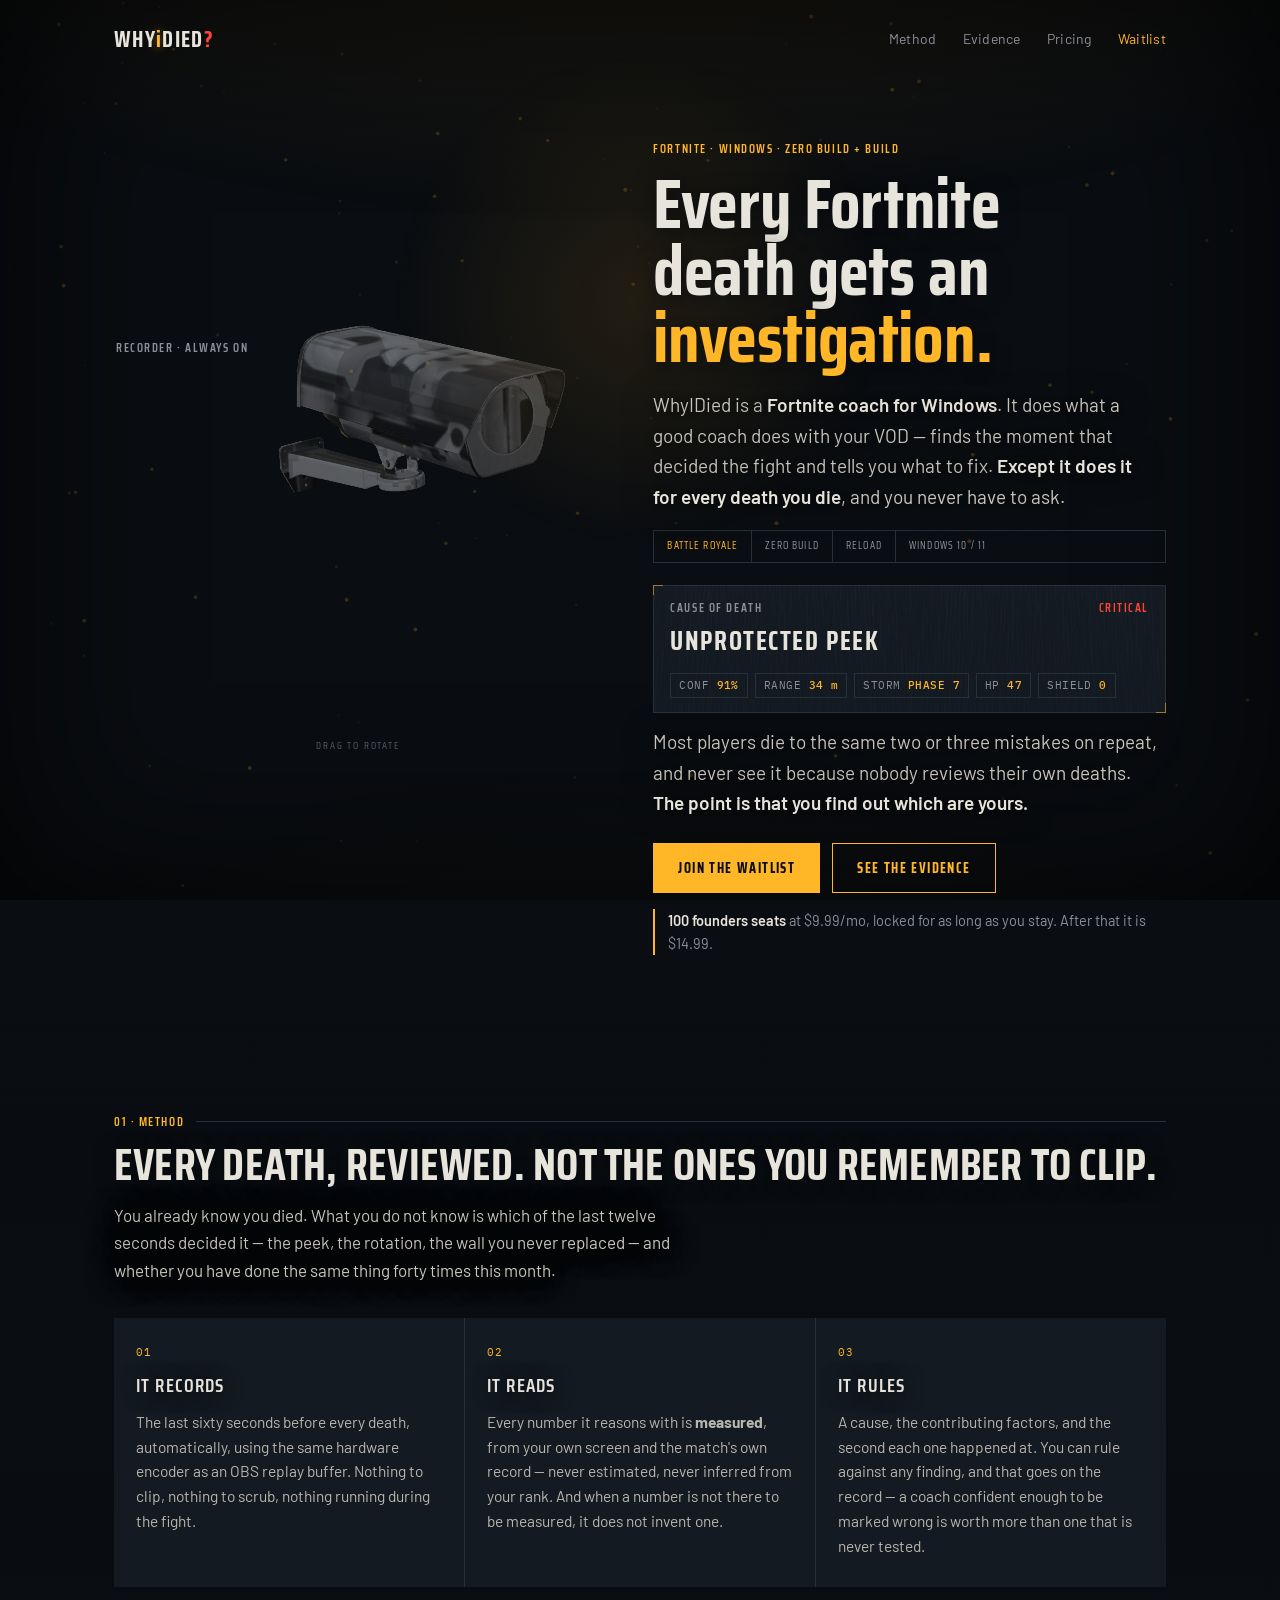
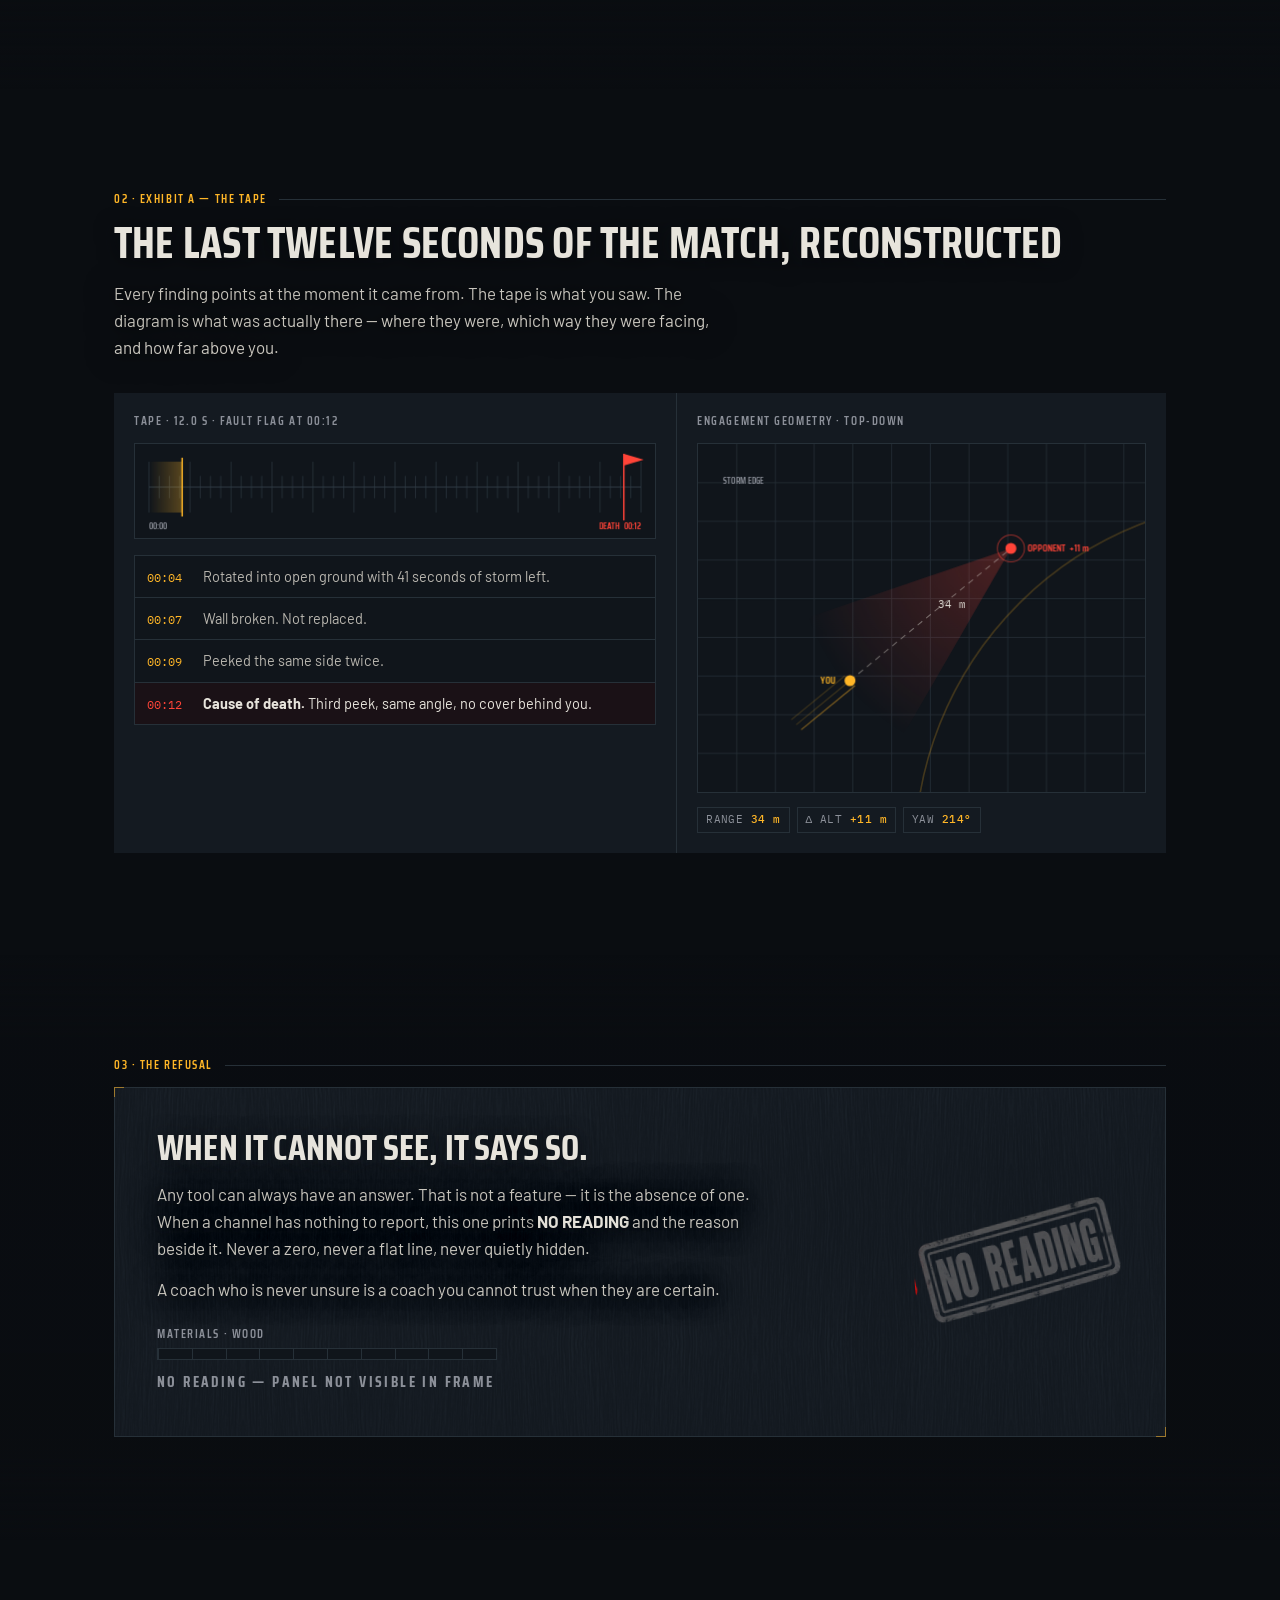
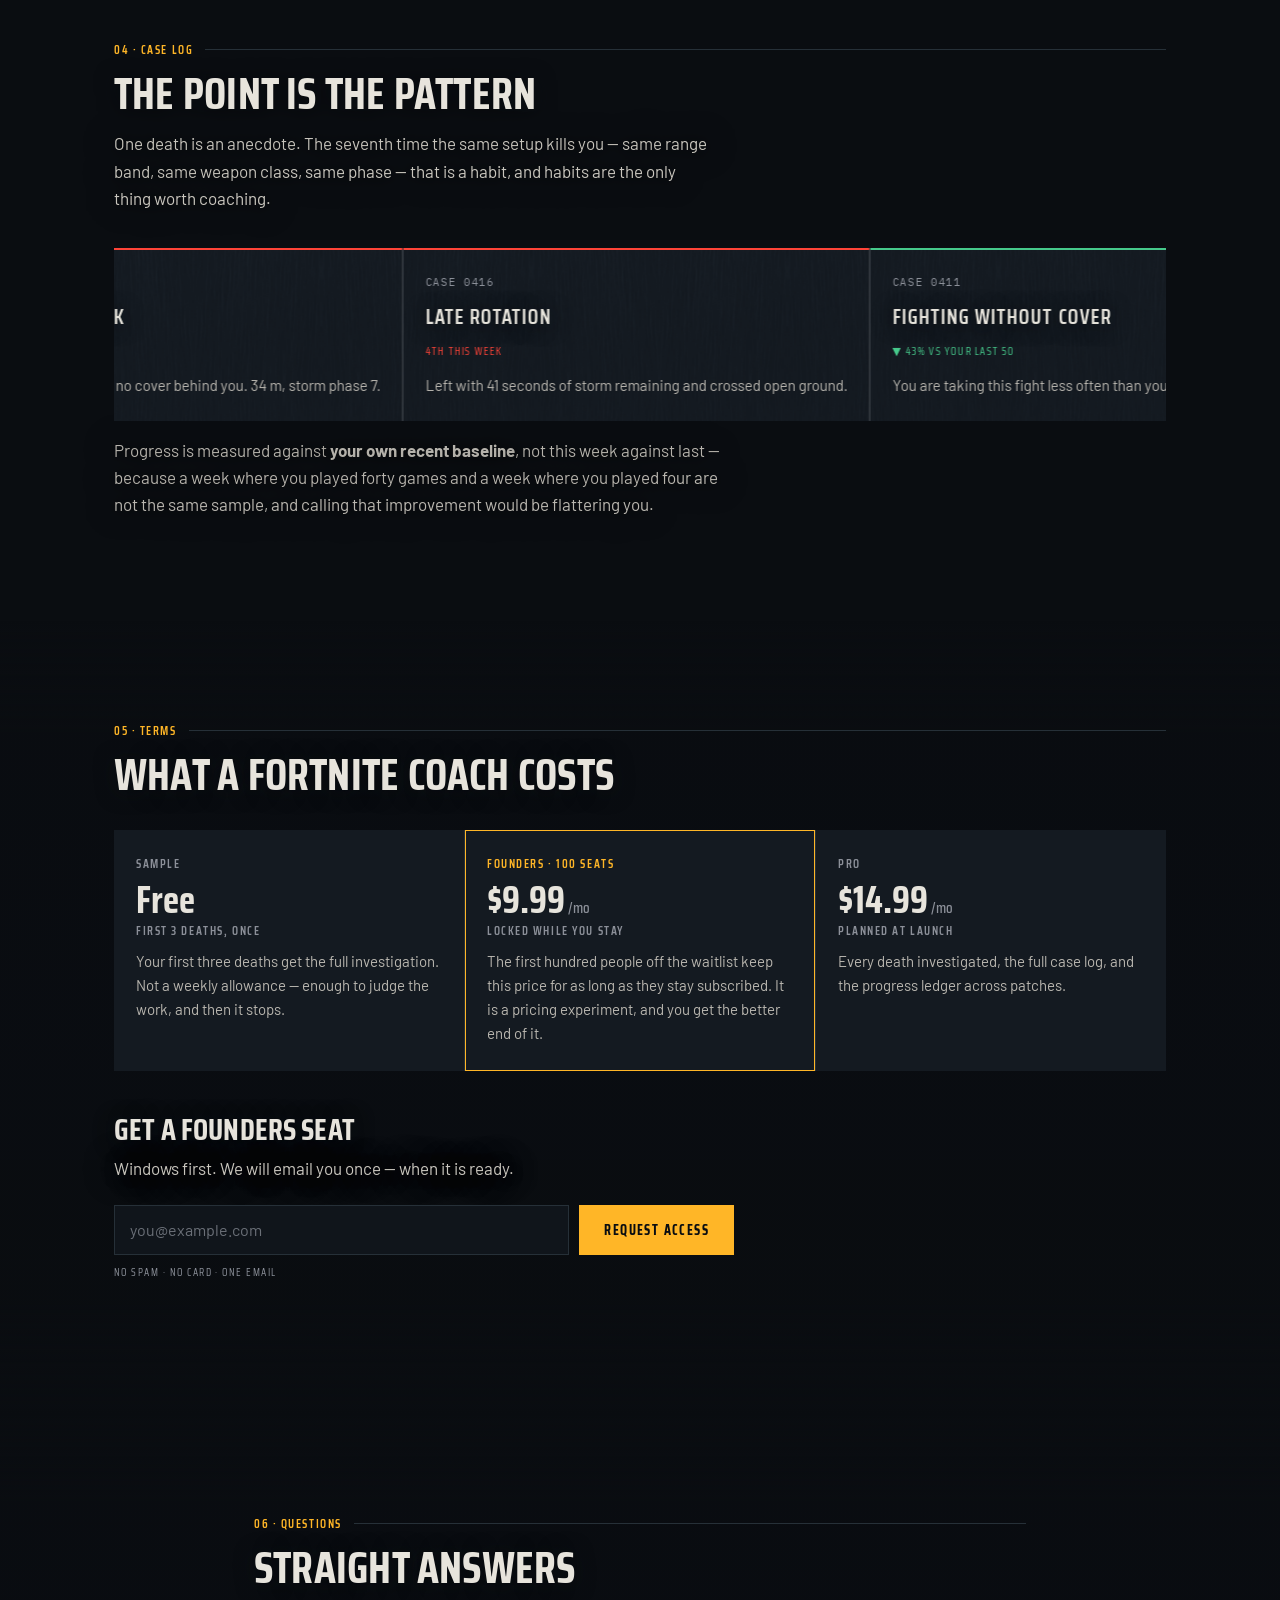
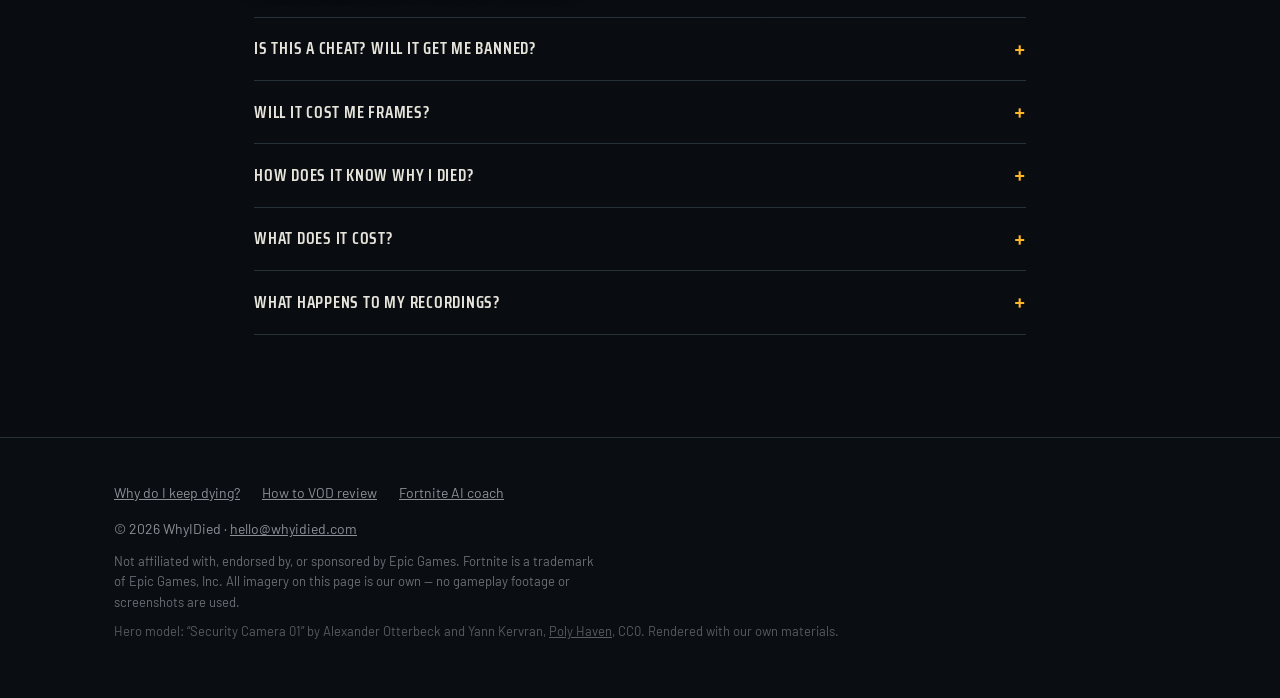
==== commit 9e4906d3: "Let the sections stage the object, instead of a scroll percentage Josh: it goes with the page but it" ====
--- a/index.html
+++ b/index.html
@@ -385,7 +385,7 @@
 <main>
 
   <!-- ── HERO ──────────────────────────────────────────────────────── -->
-  <section class="hero">
+  <section class="hero" data-stage="-1.15,0.05,4.70,0">
     <div class="wrap hero-grid">
 
       <div class="stagehole" aria-hidden="true">
@@ -438,7 +438,7 @@
   </section>
 
   <!-- ── METHOD ────────────────────────────────────────────────────── -->
-  <section id="how">
+  <section id="how" data-stage="1.05,0.00,4.10,0.15">
     <div class="wrap">
       <div class="eyebrow"><span class="inst">01 · Method</span></div>
       <h2 data-focus>Every death, reviewed. Not the ones you remember to clip.</h2>
@@ -474,7 +474,7 @@
   </section>
 
   <!-- ── EXHIBIT ───────────────────────────────────────────────────── -->
-  <section id="last12">
+  <section id="last12" data-stage="-1.30,0.10,6.40,0.55">
     <div class="wrap">
       <div class="eyebrow"><span class="inst">02 · Exhibit A — the tape</span></div>
       <h2>The last twelve seconds of the match, reconstructed</h2>
@@ -507,7 +507,7 @@
   </section>
 
   <!-- ── THE REFUSAL ───────────────────────────────────────────────── -->
-  <section id="refusal">
+  <section id="refusal" data-stage="1.15,0.00,4.30,0.10">
     <div class="wrap">
       <div class="eyebrow"><span class="inst">03 · The refusal</span></div>
       <div class="housing refuse rise">
@@ -532,7 +532,7 @@
   </section>
 
   <!-- ── CASE LOG ──────────────────────────────────────────────────── -->
-  <section id="progress">
+  <section id="progress" data-stage="-0.70,0.14,5.90,0.40">
     <div class="wrap">
       <div class="eyebrow"><span class="inst">04 · Case log</span></div>
       <h2>The point is the pattern</h2>
@@ -557,7 +557,7 @@
   </section>
 
   <!-- ── PRICE ─────────────────────────────────────────────────────── -->
-  <section id="pricing">
+  <section id="pricing" data-stage="1.55,0.00,6.60,0.65">
     <div class="wrap">
       <div class="eyebrow"><span class="inst">05 · Terms</span></div>
       <h2>What a Fortnite coach costs</h2>
@@ -602,7 +602,7 @@
   </section>
 
   <!-- ── FAQ ───────────────────────────────────────────────────────── -->
-  <section id="faq">
+  <section id="faq" data-stage="-1.75,0.05,7.20,0.78">
     <div class="wrap" style="max-width:900px">
       <div class="eyebrow"><span class="inst">06 · Questions</span></div>
       <h2>Straight answers</h2>
@@ -671,6 +671,6 @@
   </div>
 </footer>
 
-<script src="main.js?v=32" defer></script>
+<script src="main.js?v=33" defer></script>
 </body>
 </html>
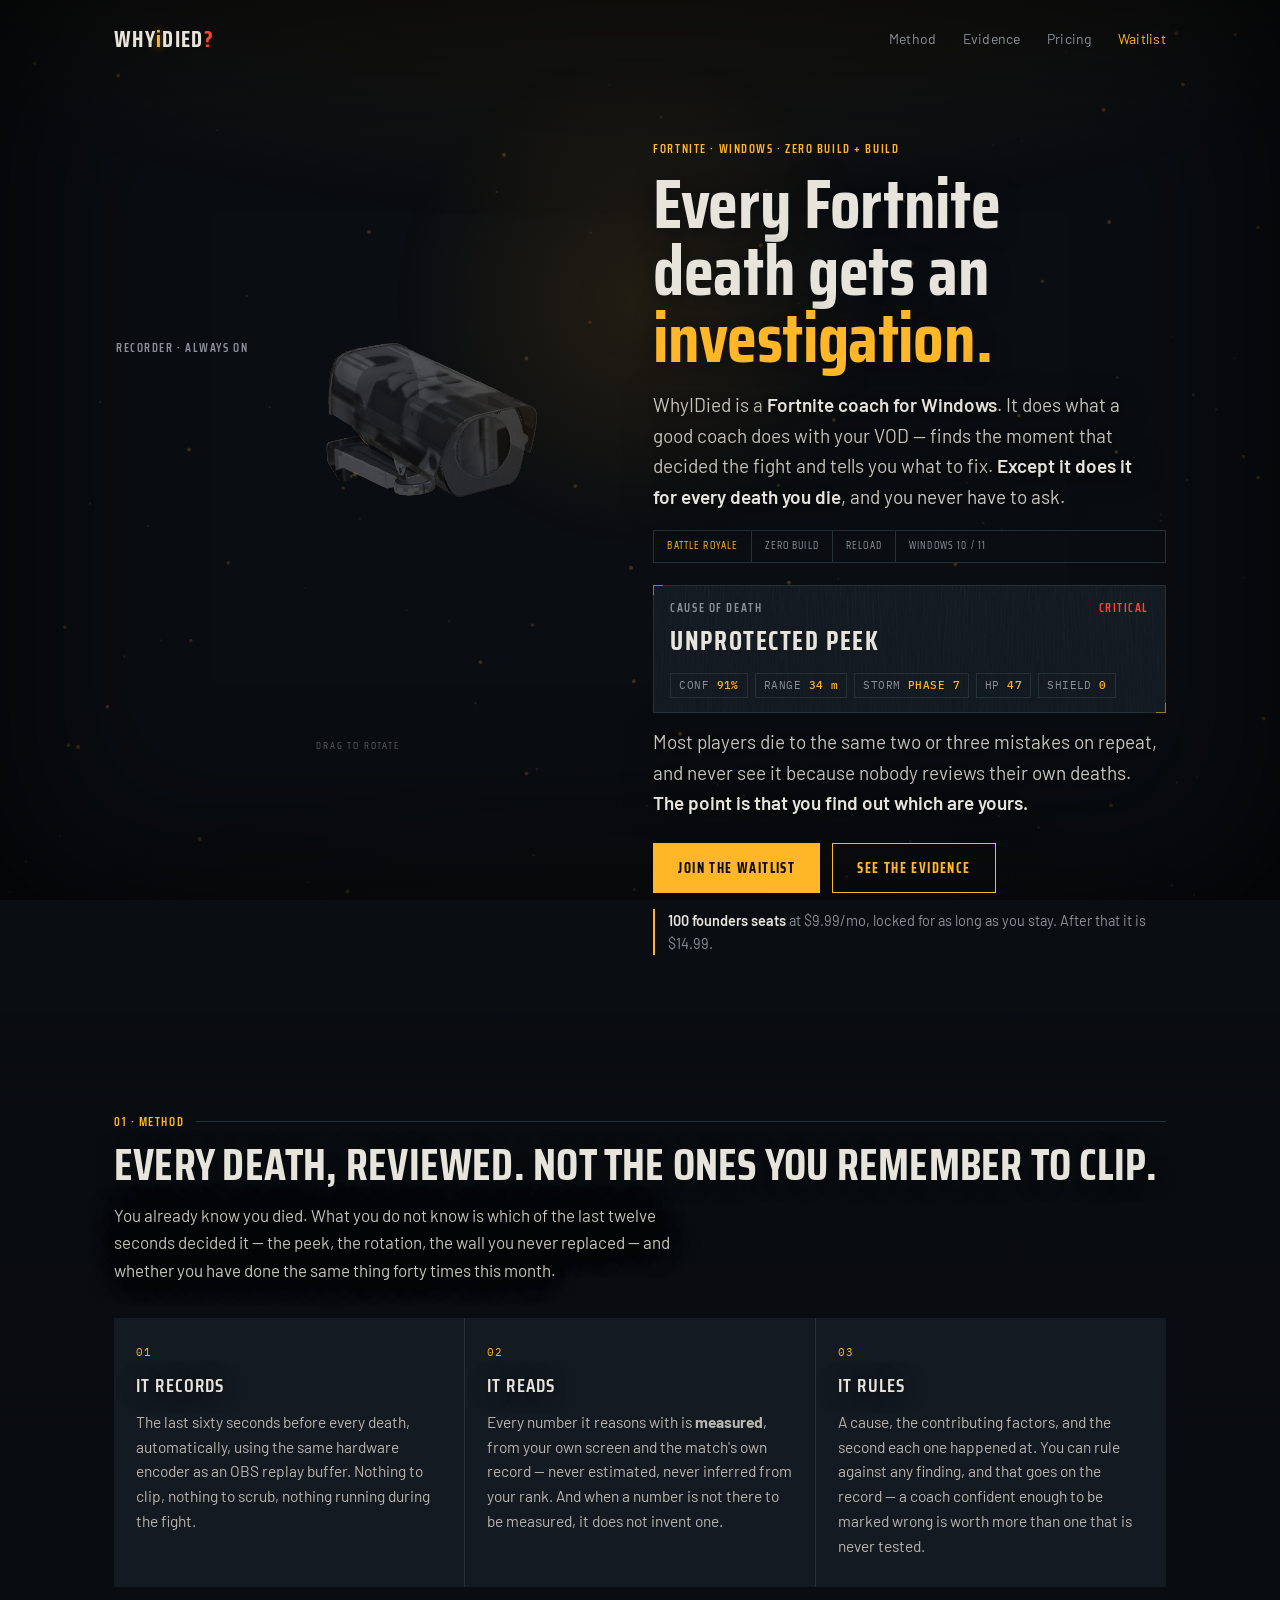
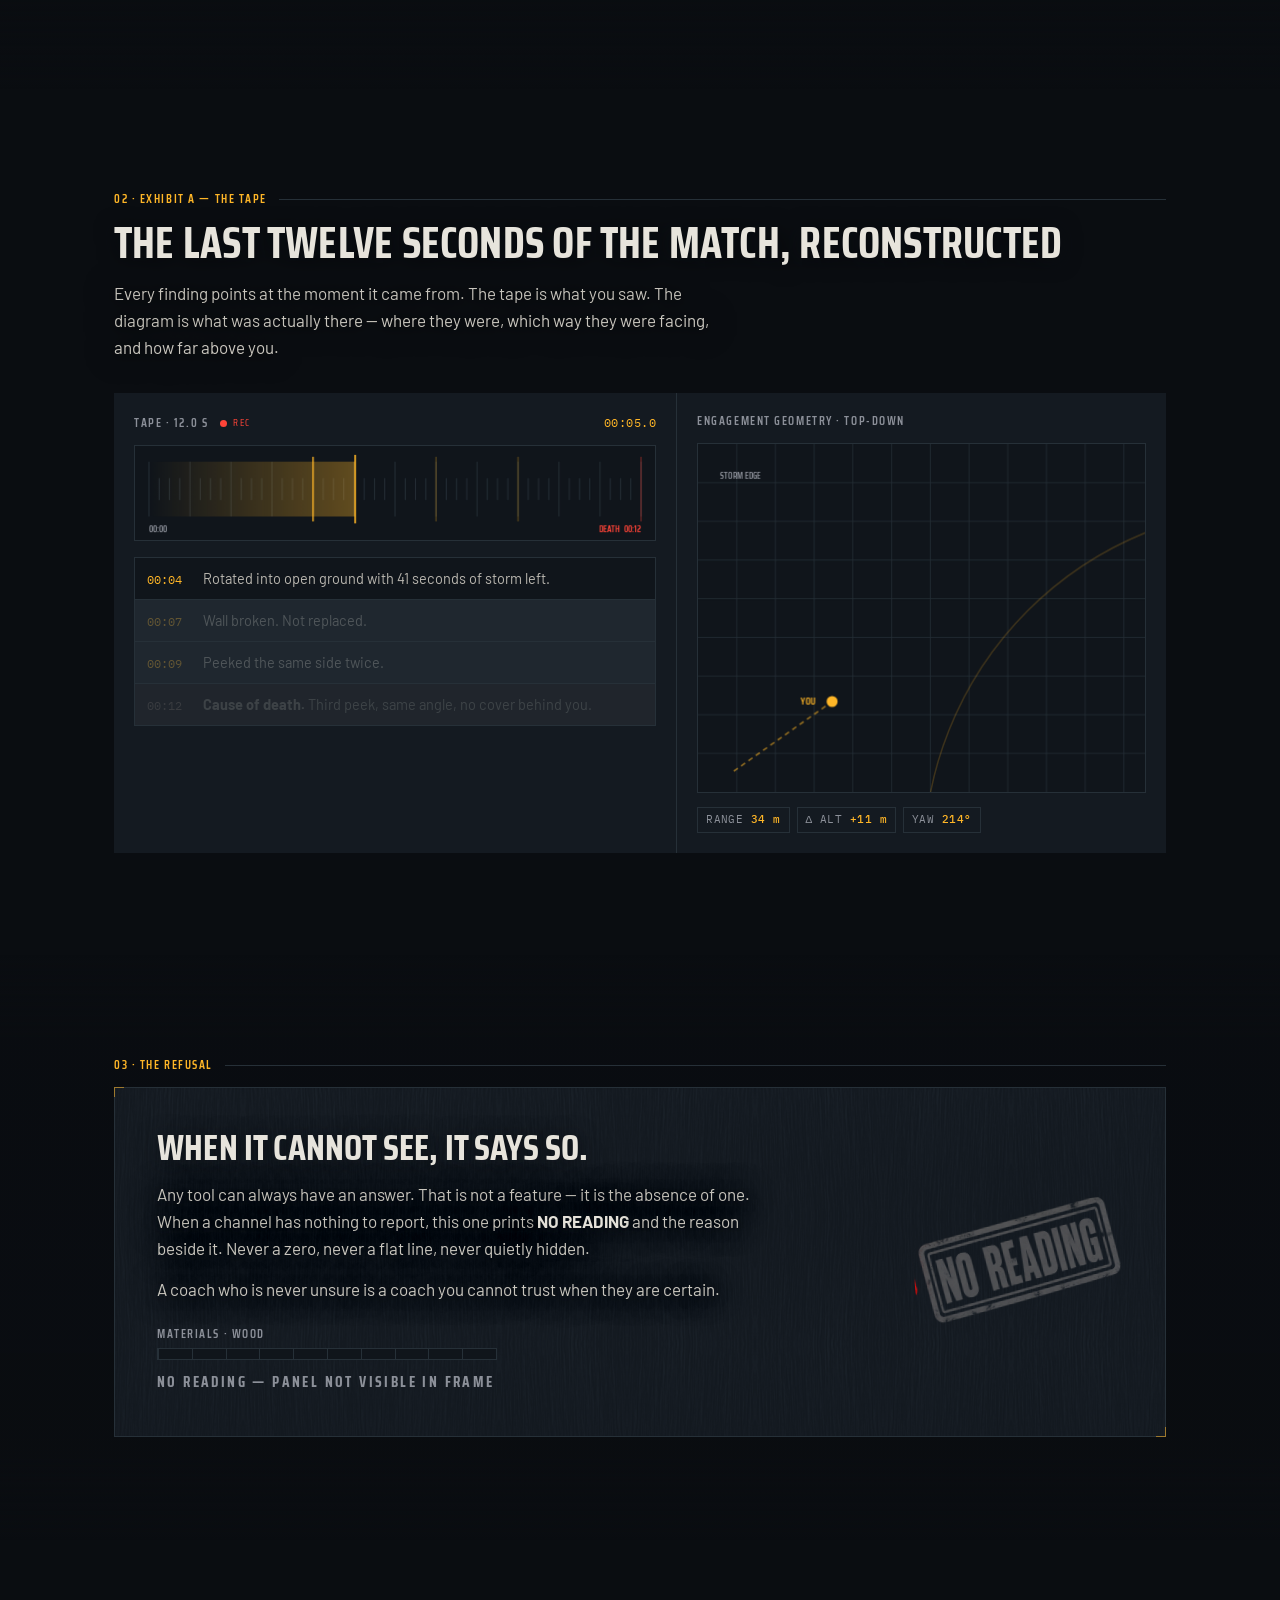
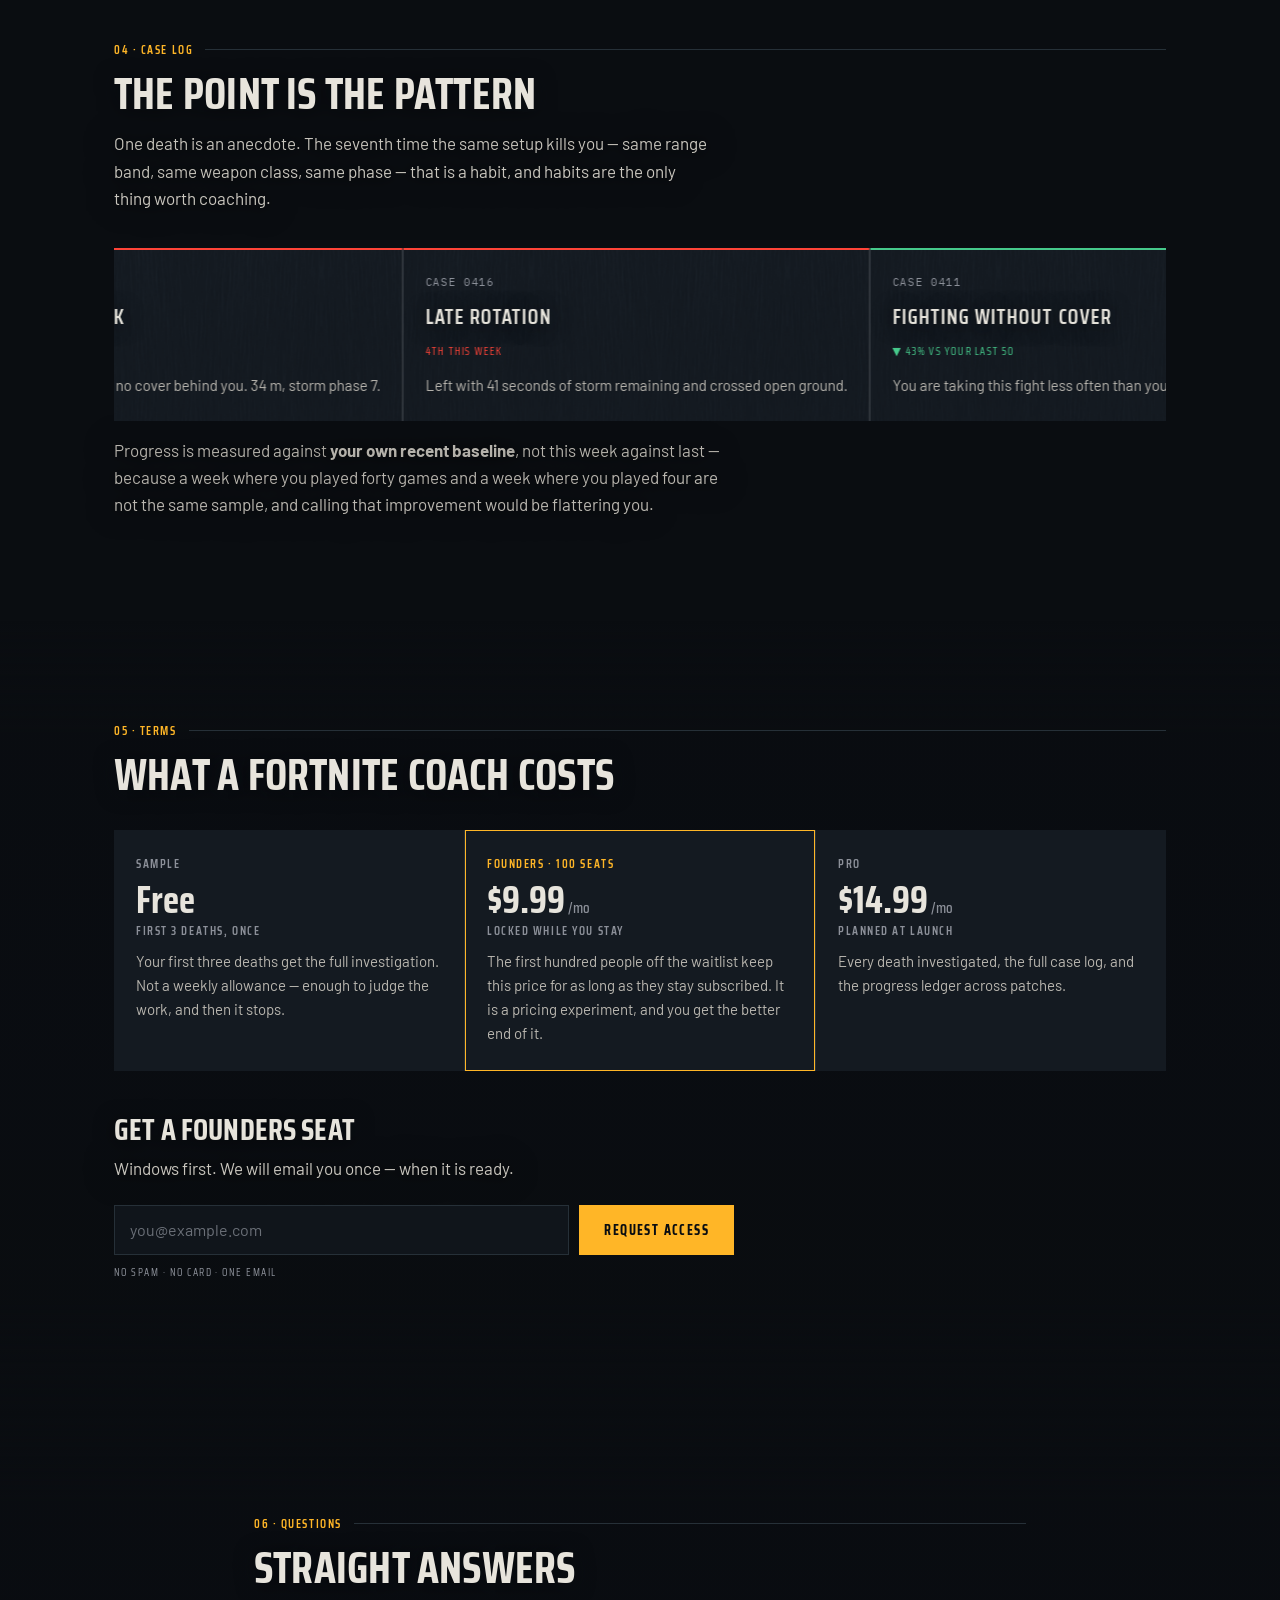
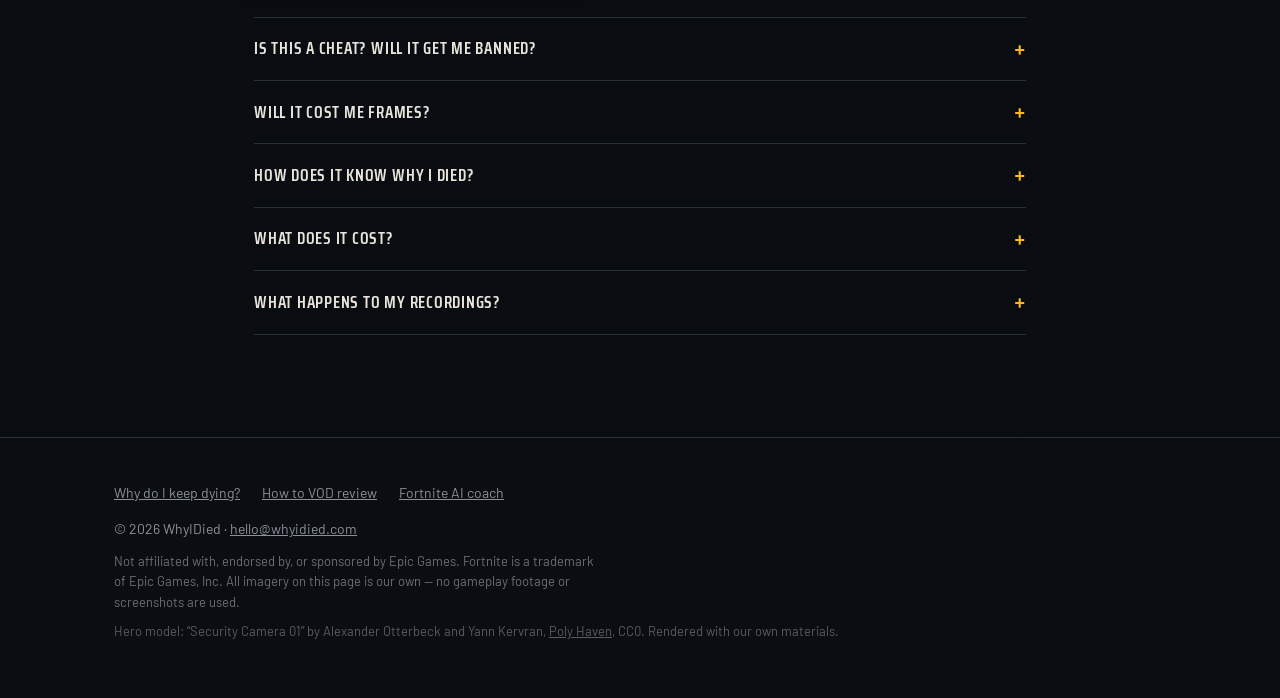
==== commit c87cba97: "Scrolling the exhibit replays the death One clock drives the whole section: the playhead on the tape" ====
--- a/index.html
+++ b/index.html
@@ -267,11 +267,26 @@
 #tape,#geo{display:block; width:100%; background:var(--bay); border:1px solid var(--bezel)}
 #tape{height:96px}
 #geo{aspect-ratio:1/.78}
+.tapehead{display:flex; align-items:center; gap:12px; margin-bottom:12px}
+.tapehead .tc{margin-left:auto; font-size:12px; color:var(--amber); letter-spacing:.04em}
+.rec{
+  display:inline-flex; align-items:center; gap:6px; font-family:var(--f-display);
+  text-transform:uppercase; letter-spacing:.16em; font-size:10px; color:var(--fault);
+}
+.rec i{width:7px; height:7px; background:var(--fault); border-radius:50%}
+.gs .rec i{animation:blink 1.4s steps(1,end) infinite}
+@keyframes blink{0%,60%{opacity:1}61%,100%{opacity:.15}}
+
 .evlist{margin-top:16px; display:flex; flex-direction:column; gap:1px; background:var(--bezel); border:1px solid var(--bezel)}
 .ev{background:var(--bay); padding:9px 12px; display:flex; gap:12px; align-items:baseline; font-size:14.5px; color:#B9B6AF}
 .ev .t{font-family:var(--f-mono); font-size:12px; color:var(--amber); min-width:44px}
-.ev.is-cause{background:#1A1116; color:var(--ink)}
-.ev.is-cause .t{color:var(--fault)}
+.ev{opacity:.28; transition:opacity .35s ease, background .35s ease, color .35s ease}
+.ev.hit{opacity:1}
+.ev.is-cause{background:#120E11; color:#7A756E}
+.ev.is-cause .t{color:#6B5A55}
+.ev.is-cause.hit{background:#1E1218; color:var(--ink)}
+.ev.is-cause.hit .t{color:var(--fault)}
+.ev.is-cause.hit{box-shadow:inset 2px 0 0 var(--fault)}
 
 /* The refusal — the signature panel */
 .refuse{display:grid; grid-template-columns:minmax(0,1fr) auto; gap:clamp(20px,4vw,48px); align-items:center; padding:clamp(24px,4vw,42px)}
@@ -484,13 +499,17 @@
 
       <div class="exhibit rise" data-focus>
         <div class="pane">
-          <div class="lbl inst dim">Tape · 12.0 s · fault flag at 00:12</div>
+          <div class="tapehead">
+            <span class="inst dim">Tape · 12.0 s</span>
+            <span class="rec"><i></i>REC</span>
+            <span class="tc num" id="tclock">00:00.0</span>
+          </div>
           <canvas id="tape" aria-label="A tape strip with frame ticks and a fault flag at the moment of death."></canvas>
           <div class="evlist">
-            <div class="ev"><span class="t">00:04</span><span>Rotated into open ground with 41 seconds of storm left.</span></div>
-            <div class="ev"><span class="t">00:07</span><span>Wall broken. Not replaced.</span></div>
-            <div class="ev"><span class="t">00:09</span><span>Peeked the same side twice.</span></div>
-            <div class="ev is-cause"><span class="t">00:12</span><span><b>Cause of death.</b> Third peek, same angle, no cover behind you.</span></div>
+            <div class="ev" data-t="4"><span class="t">00:04</span><span>Rotated into open ground with 41 seconds of storm left.</span></div>
+            <div class="ev" data-t="7"><span class="t">00:07</span><span>Wall broken. Not replaced.</span></div>
+            <div class="ev" data-t="9"><span class="t">00:09</span><span>Peeked the same side twice.</span></div>
+            <div class="ev is-cause" data-t="12"><span class="t">00:12</span><span><b>Cause of death.</b> Third peek, same angle, no cover behind you.</span></div>
           </div>
         </div>
         <div class="pane">
@@ -671,6 +690,6 @@
   </div>
 </footer>
 
-<script src="main.js?v=33" defer></script>
+<script src="main.js?v=40" defer></script>
 </body>
 </html>
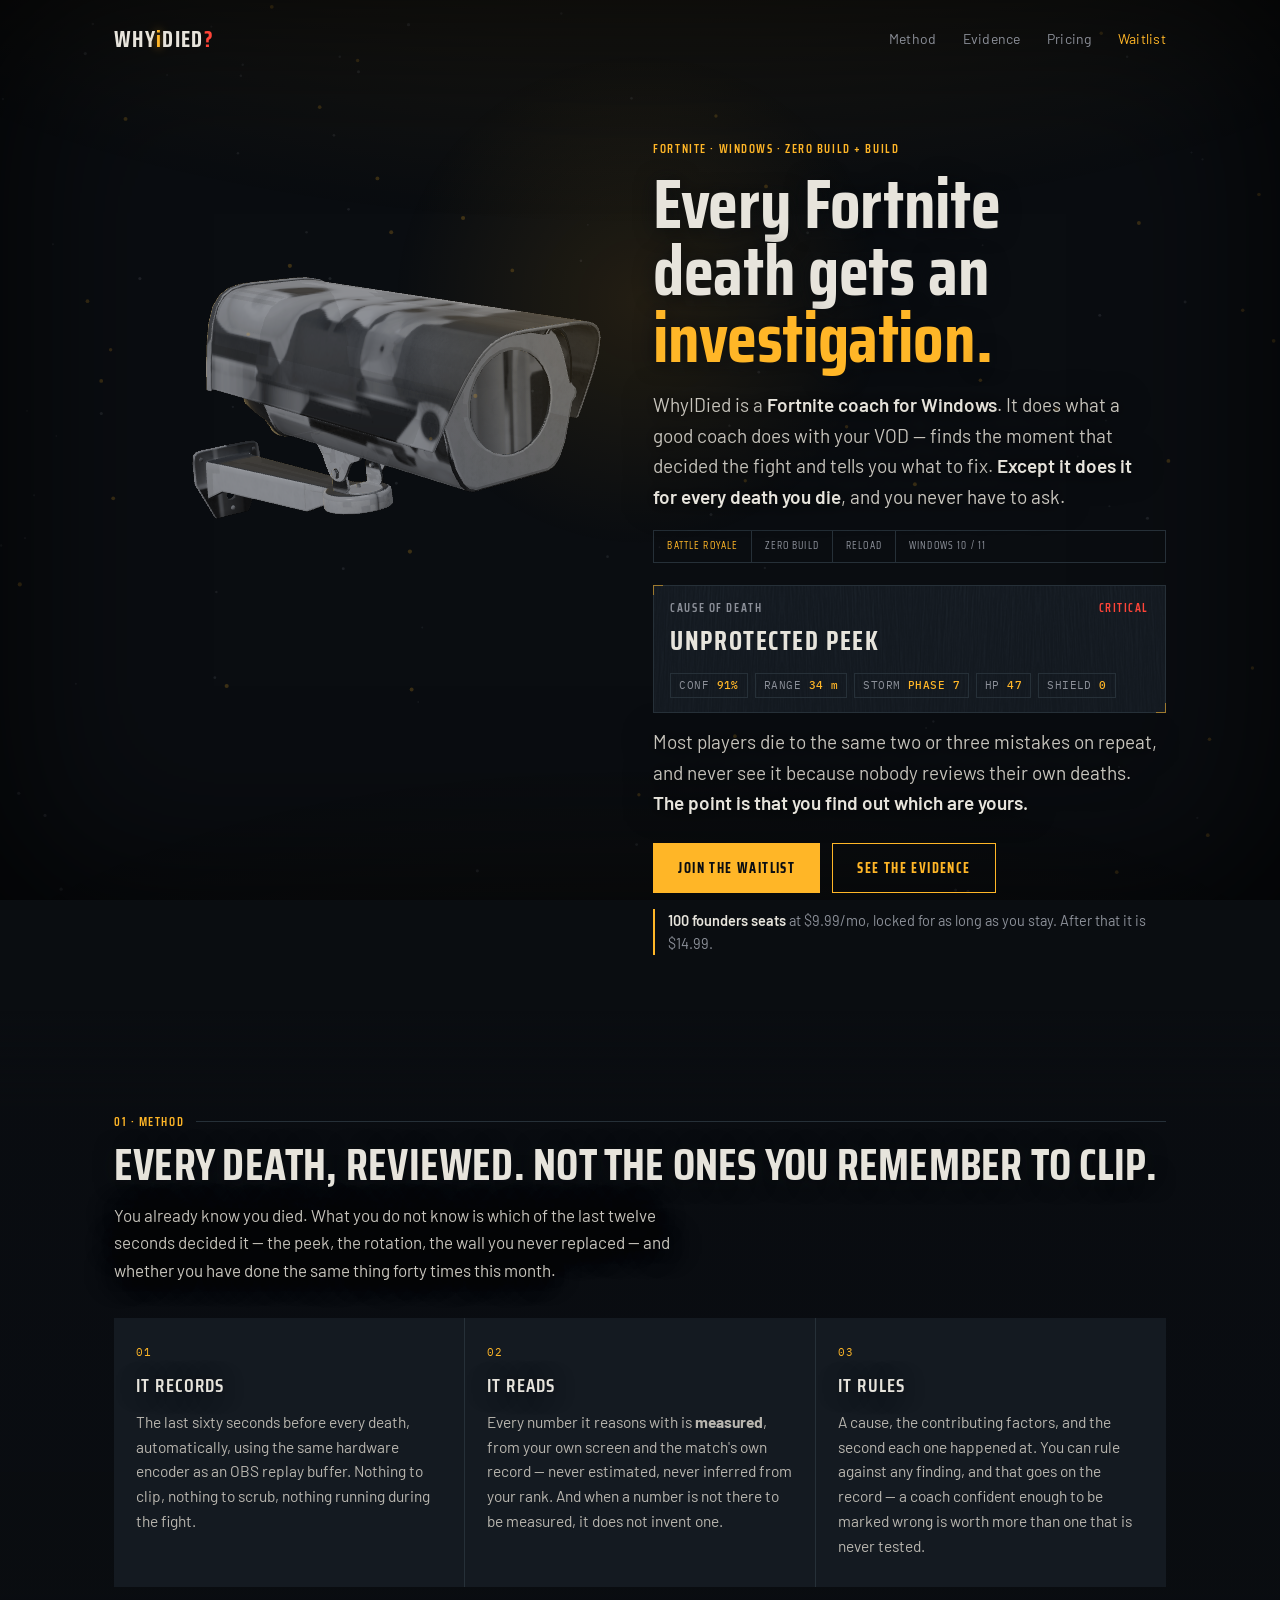
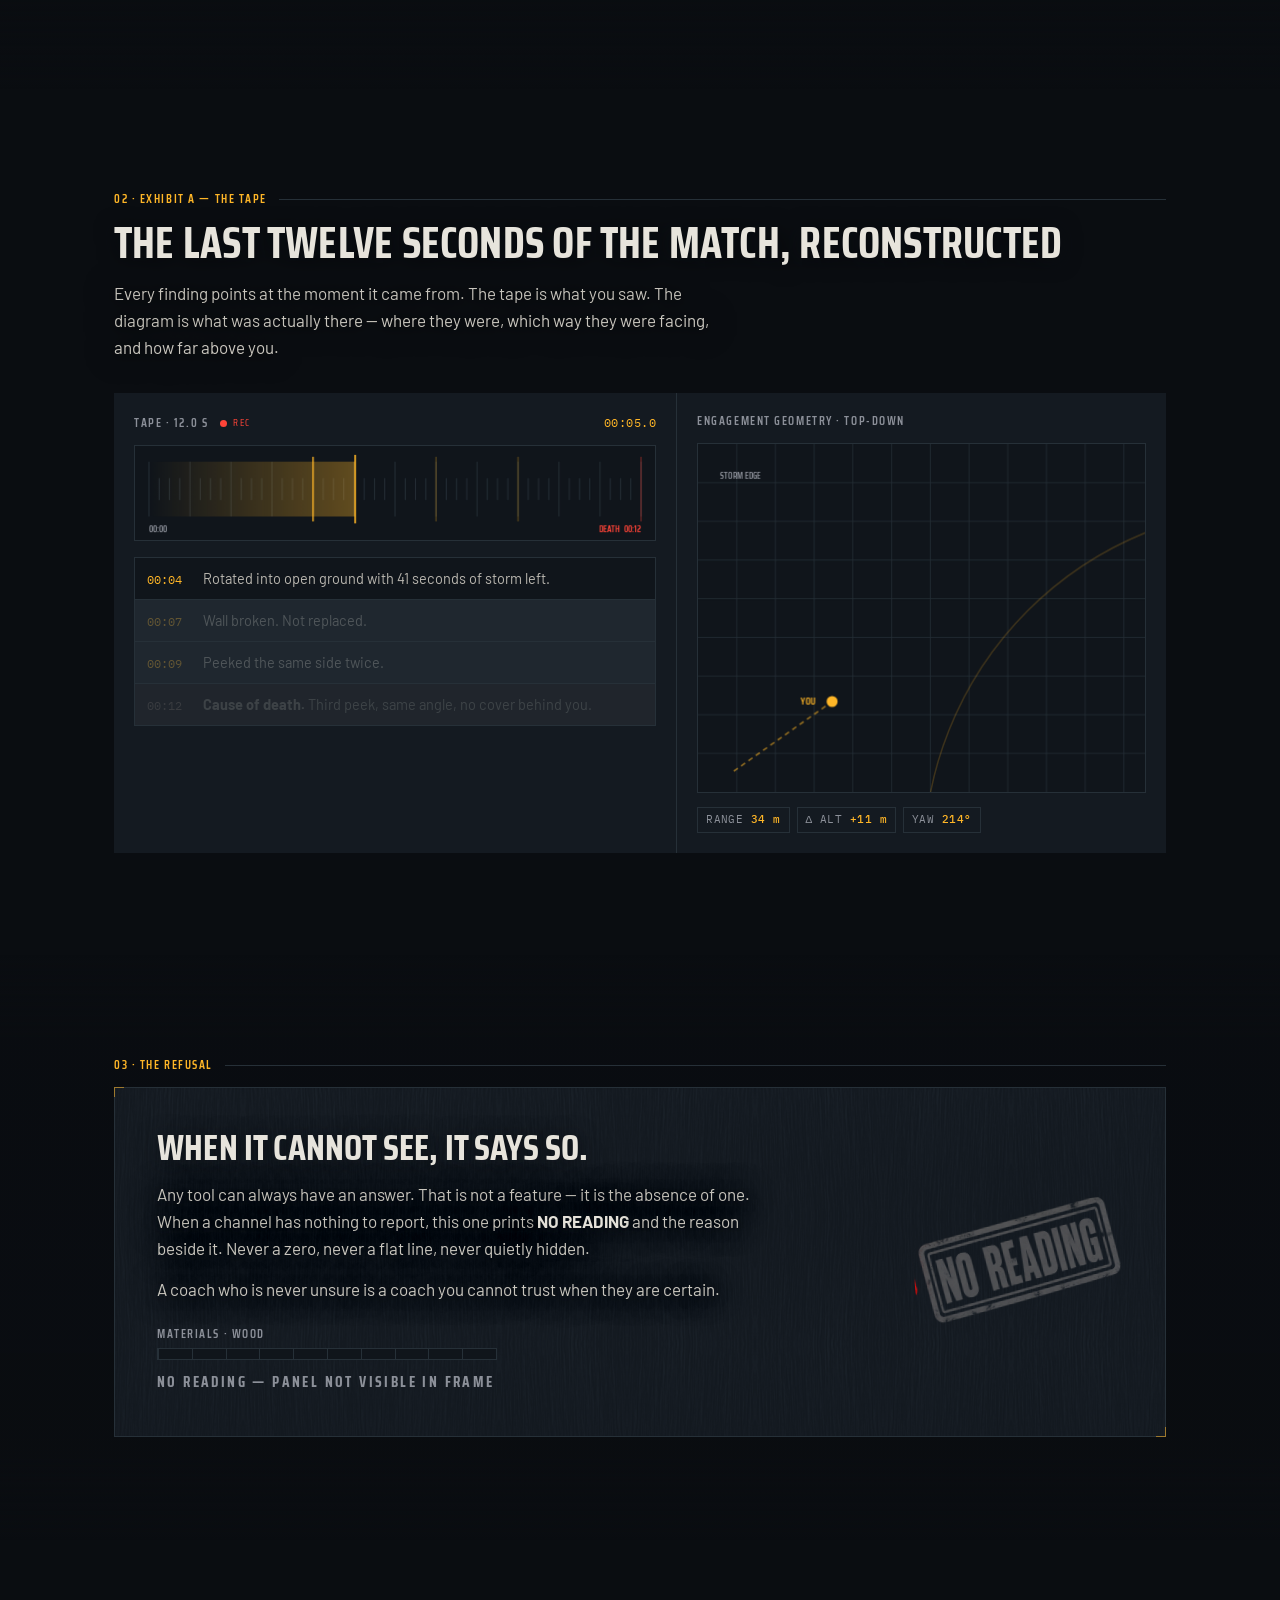
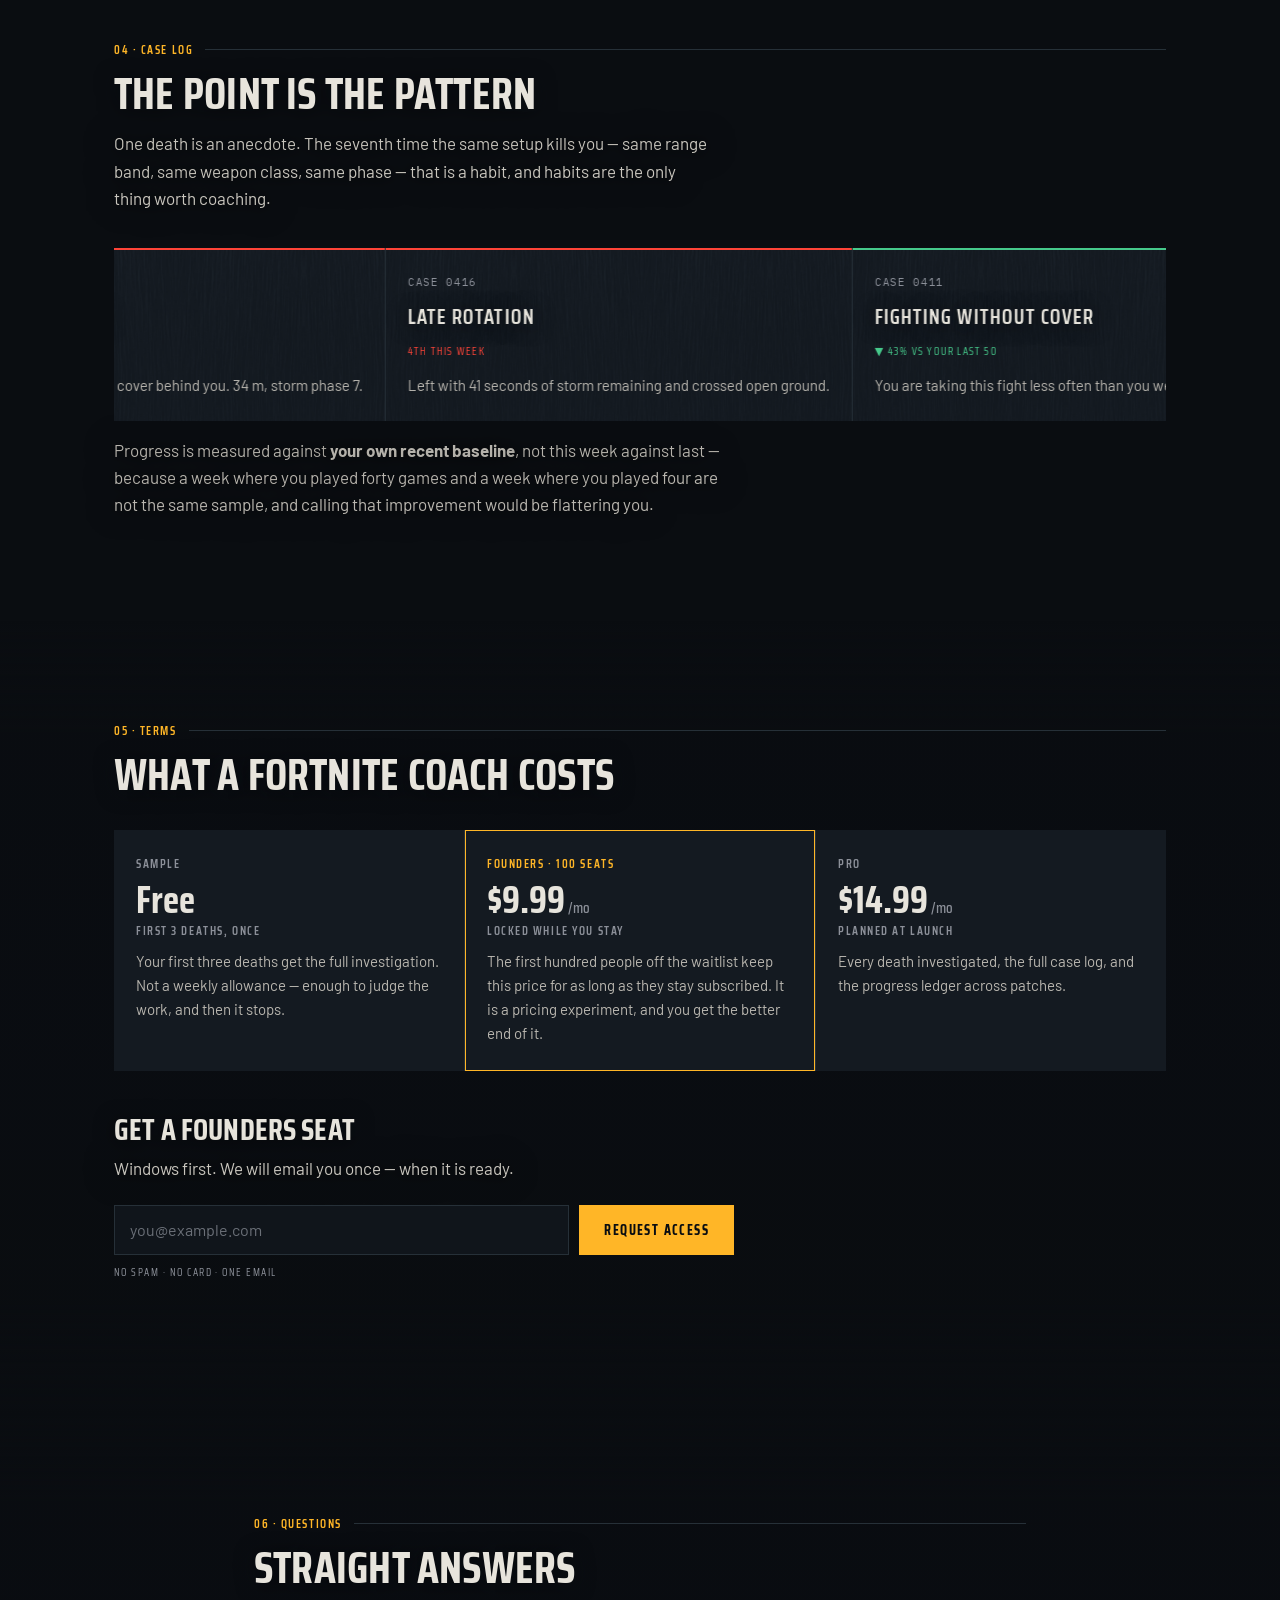
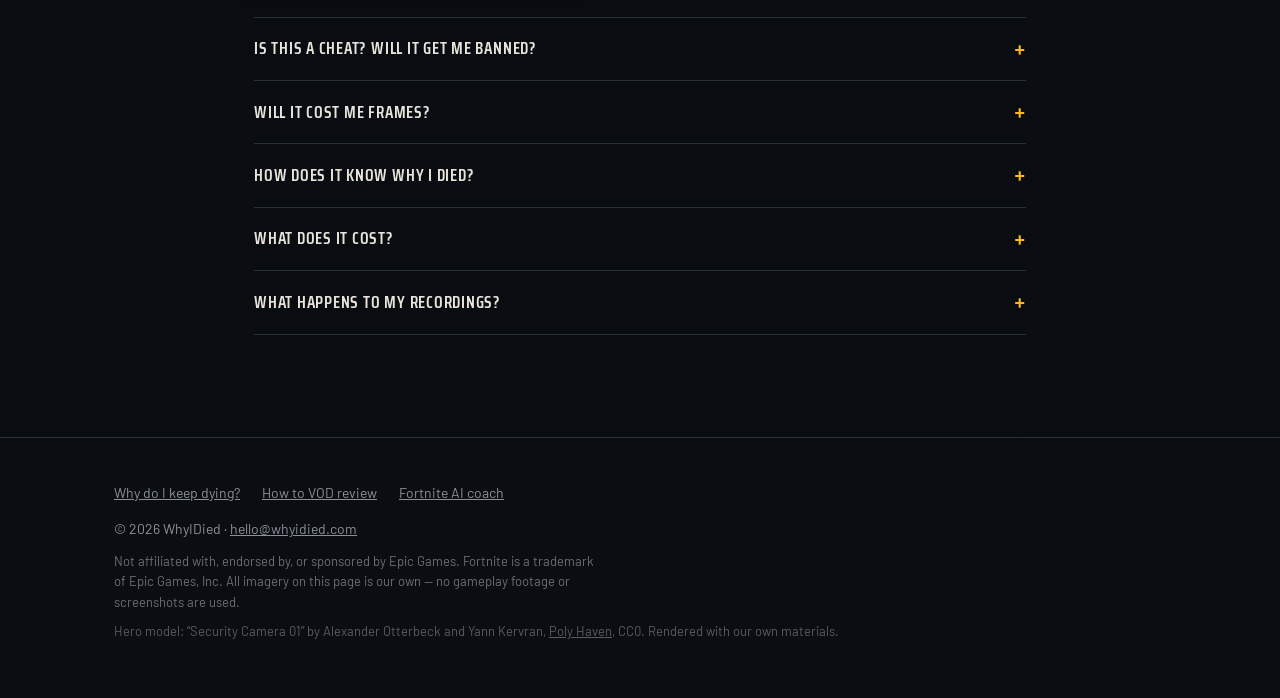
==== commit f40ce268: "Fix the hero: drop the orphaned labels, frame it properly, time-based easing Josh, on the two stray " ====
--- a/index.html
+++ b/index.html
@@ -183,13 +183,31 @@
 .gs #cursorlight{opacity:1}
 /* The stage is behind everything, so the hero reserves the space the object
    flies through and the type never lands on top of it. */
+/* A transparent well that reserves the space the object flies through, so the
+   type never lands on top of it.
+
+   IT CARRIES NO LABELS. It used to hold "Recorder · always on" and "drag to
+   rotate", which made sense when the object sat inside a bordered instrument
+   bay. Once the canvas went full-page there was no frame for them to belong to,
+   so they read as two lines of debris floating in empty space. The affordance
+   now appears only when the pointer is actually over the object — nothing floats
+   in the resting state. */
 .stagehole{position:relative; aspect-ratio:1/.86; min-height:300px}
-.stagehole .lbl{position:absolute; top:2px; left:2px}
-.stagehole .hint{
-  position:absolute; bottom:4px; left:0; right:0; text-align:center;
-  font-family:var(--f-display); text-transform:uppercase; letter-spacing:.18em;
-  font-size:10px; color:var(--dim); opacity:.6;
-}
+.stagehole::before,.stagehole::after{
+  content:""; position:absolute; width:14px; height:14px;
+  border:1px solid var(--amber); opacity:0; transition:opacity .3s ease;
+  pointer-events:none;
+}
+.stagehole::before{top:8%; left:6%; border-right:0; border-bottom:0}
+.stagehole::after{bottom:8%; right:6%; border-left:0; border-top:0}
+.stagehole .grab{
+  position:absolute; bottom:8%; left:6%;
+  font-family:var(--f-display); text-transform:uppercase; letter-spacing:.2em;
+  font-size:10px; color:var(--amber); opacity:0; transition:opacity .3s ease;
+  pointer-events:none;
+}
+.stagehole:hover::before,.stagehole:hover::after,.stagehole:hover .grab{opacity:.75}
+@media (pointer:coarse){.stagehole .grab,.stagehole::before,.stagehole::after{display:none}}
 
 h1{
   font-family:var(--f-display); font-weight:700;
@@ -400,12 +418,11 @@
 <main>
 
   <!-- ── HERO ──────────────────────────────────────────────────────── -->
-  <section class="hero" data-stage="-1.15,0.05,4.70,0">
+  <section class="hero" data-stage="-0.82,0.04,3.35,0">
     <div class="wrap hero-grid">
 
       <div class="stagehole" aria-hidden="true">
-        <div class="lbl inst dim">Recorder · always on</div>
-        <div class="hint">drag to rotate</div>
+        <span class="grab">drag</span>
       </div>
 
       <div>
@@ -453,7 +470,7 @@
   </section>
 
   <!-- ── METHOD ────────────────────────────────────────────────────── -->
-  <section id="how" data-stage="1.05,0.00,4.10,0.15">
+  <section id="how" data-stage="0.75,0.00,2.95,0.15">
     <div class="wrap">
       <div class="eyebrow"><span class="inst">01 · Method</span></div>
       <h2 data-focus>Every death, reviewed. Not the ones you remember to clip.</h2>
@@ -489,7 +506,7 @@
   </section>
 
   <!-- ── EXHIBIT ───────────────────────────────────────────────────── -->
-  <section id="last12" data-stage="-1.30,0.10,6.40,0.55">
+  <section id="last12" data-stage="-0.95,0.07,4.60,0.5">
     <div class="wrap">
       <div class="eyebrow"><span class="inst">02 · Exhibit A — the tape</span></div>
       <h2>The last twelve seconds of the match, reconstructed</h2>
@@ -526,7 +543,7 @@
   </section>
 
   <!-- ── THE REFUSAL ───────────────────────────────────────────────── -->
-  <section id="refusal" data-stage="1.15,0.00,4.30,0.10">
+  <section id="refusal" data-stage="0.84,0.00,3.10,0.1">
     <div class="wrap">
       <div class="eyebrow"><span class="inst">03 · The refusal</span></div>
       <div class="housing refuse rise">
@@ -551,7 +568,7 @@
   </section>
 
   <!-- ── CASE LOG ──────────────────────────────────────────────────── -->
-  <section id="progress" data-stage="-0.70,0.14,5.90,0.40">
+  <section id="progress" data-stage="-0.52,0.10,4.25,0.4">
     <div class="wrap">
       <div class="eyebrow"><span class="inst">04 · Case log</span></div>
       <h2>The point is the pattern</h2>
@@ -576,7 +593,7 @@
   </section>
 
   <!-- ── PRICE ─────────────────────────────────────────────────────── -->
-  <section id="pricing" data-stage="1.55,0.00,6.60,0.65">
+  <section id="pricing" data-stage="1.14,0.00,4.75,0.65">
     <div class="wrap">
       <div class="eyebrow"><span class="inst">05 · Terms</span></div>
       <h2>What a Fortnite coach costs</h2>
@@ -621,7 +638,7 @@
   </section>
 
   <!-- ── FAQ ───────────────────────────────────────────────────────── -->
-  <section id="faq" data-stage="-1.75,0.05,7.20,0.78">
+  <section id="faq" data-stage="-1.28,0.04,5.20,0.78">
     <div class="wrap" style="max-width:900px">
       <div class="eyebrow"><span class="inst">06 · Questions</span></div>
       <h2>Straight answers</h2>
@@ -690,6 +707,6 @@
   </div>
 </footer>
 
-<script src="main.js?v=40" defer></script>
+<script src="main.js?v=44" defer></script>
 </body>
 </html>
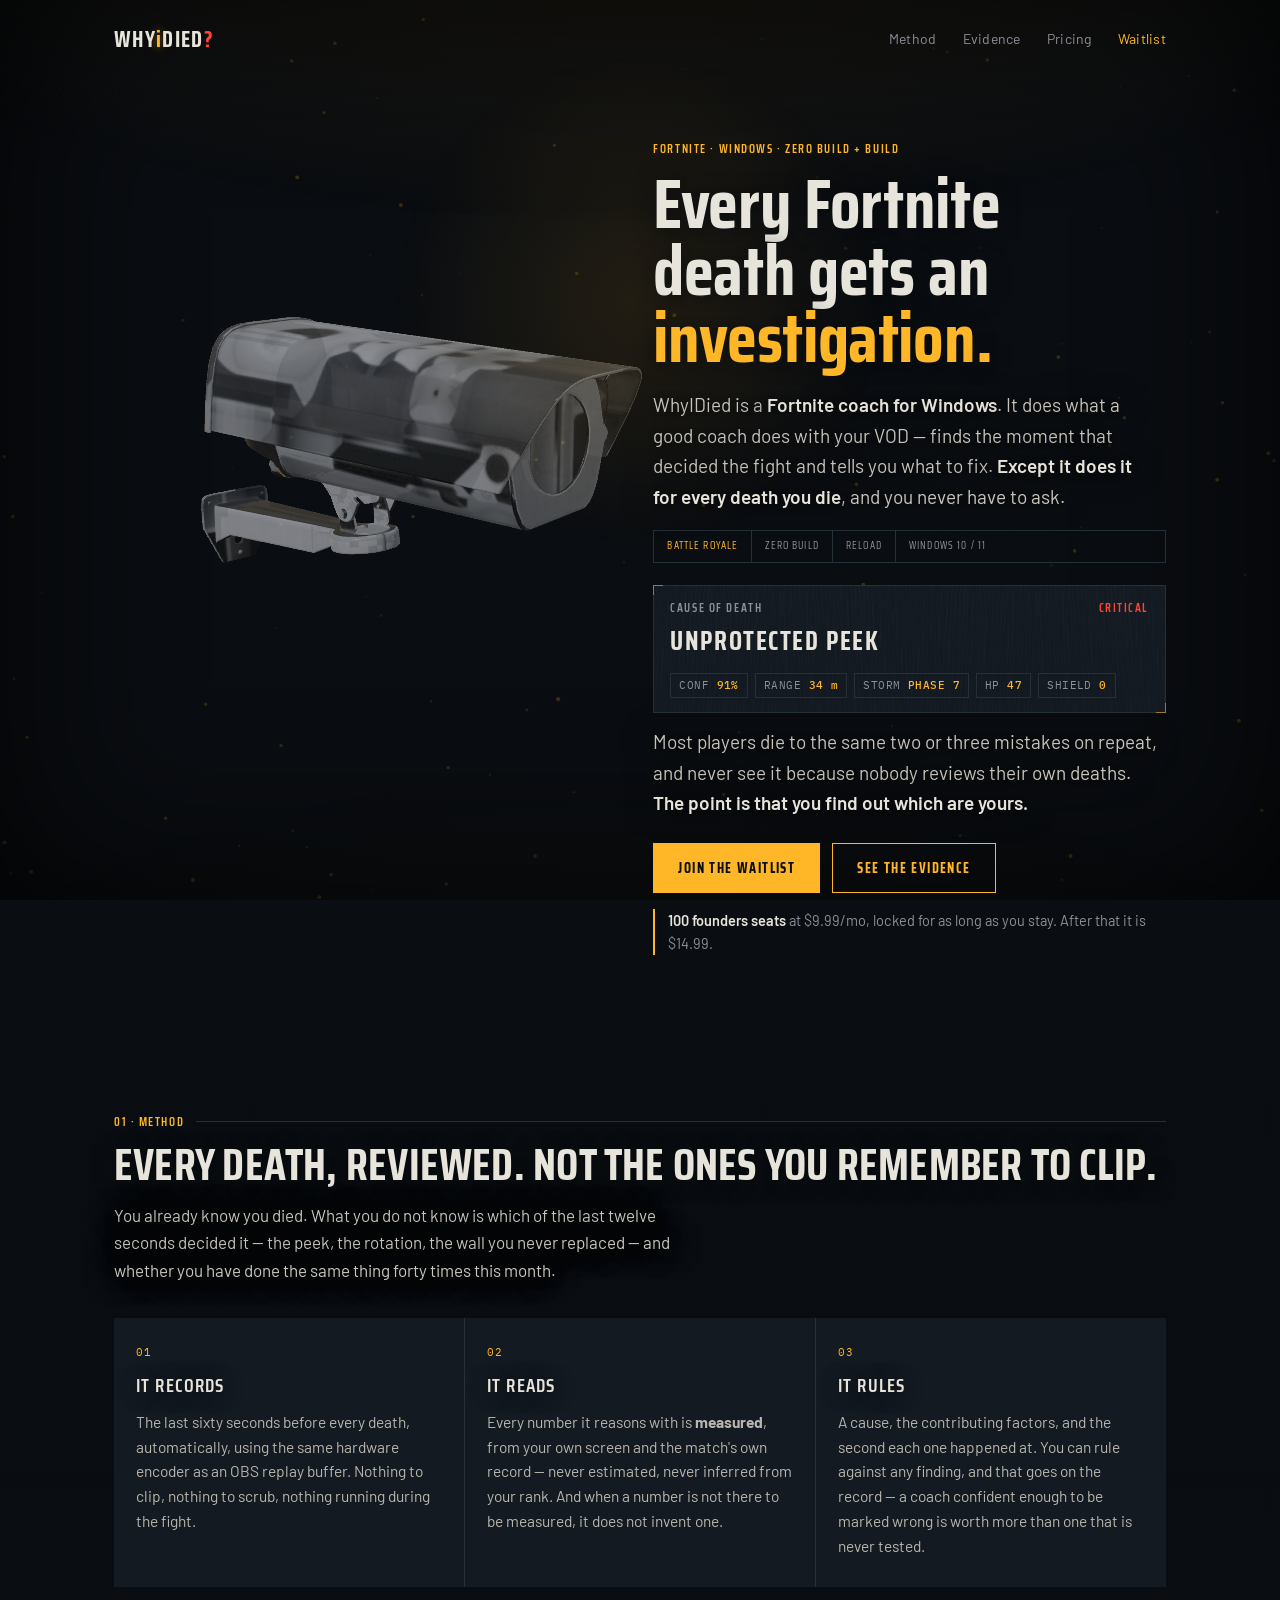
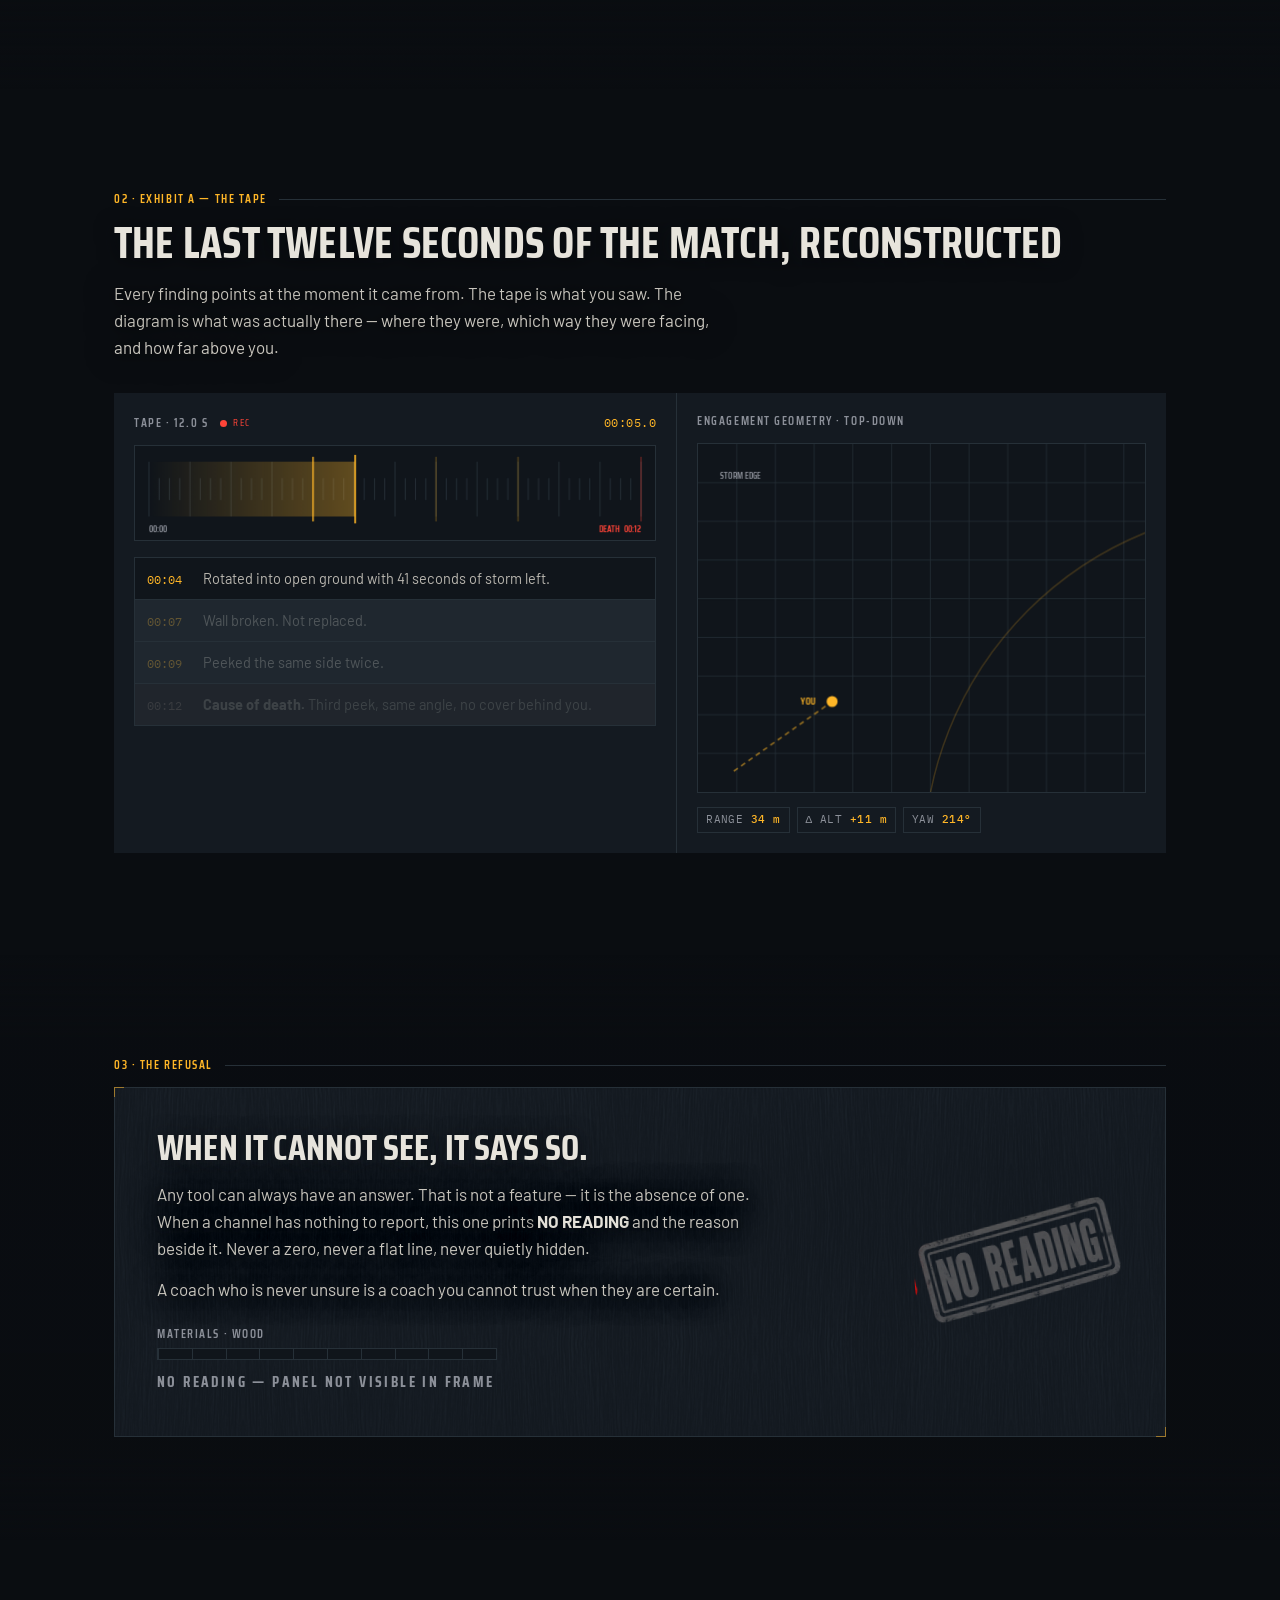
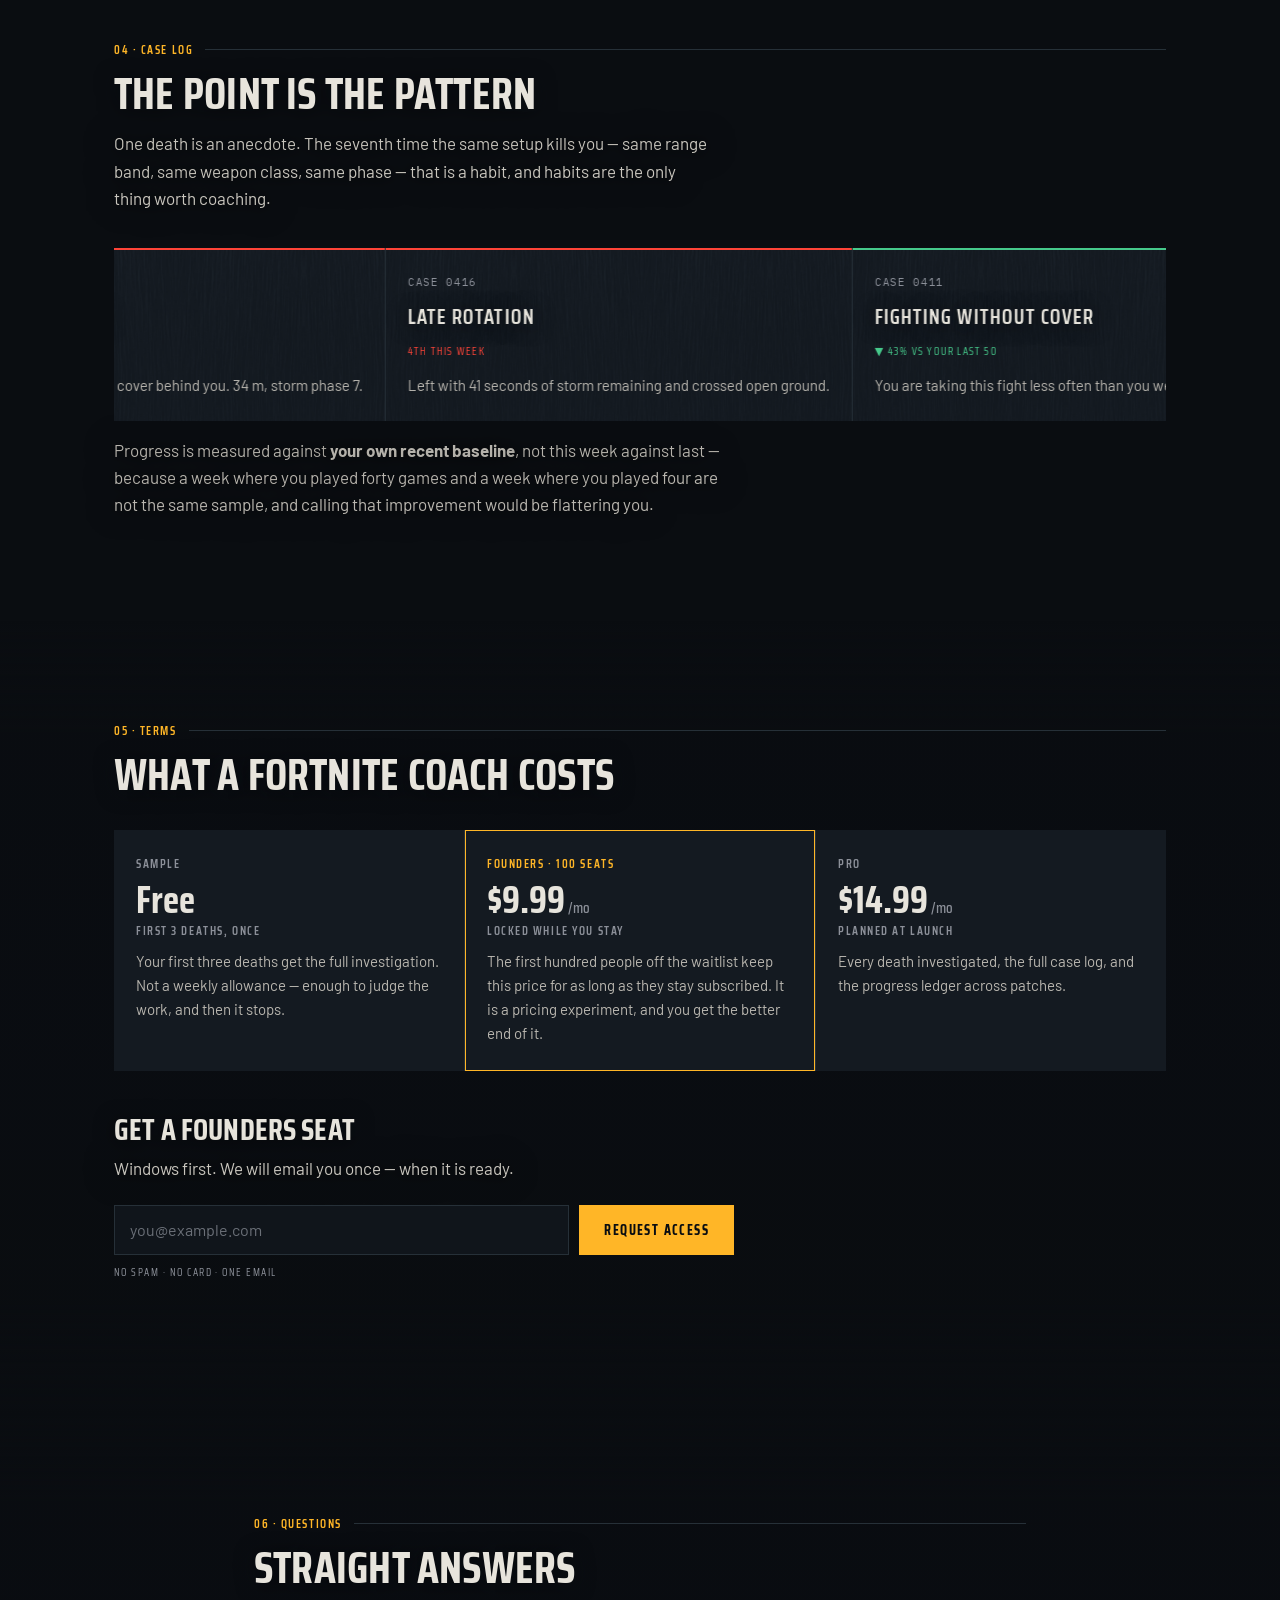
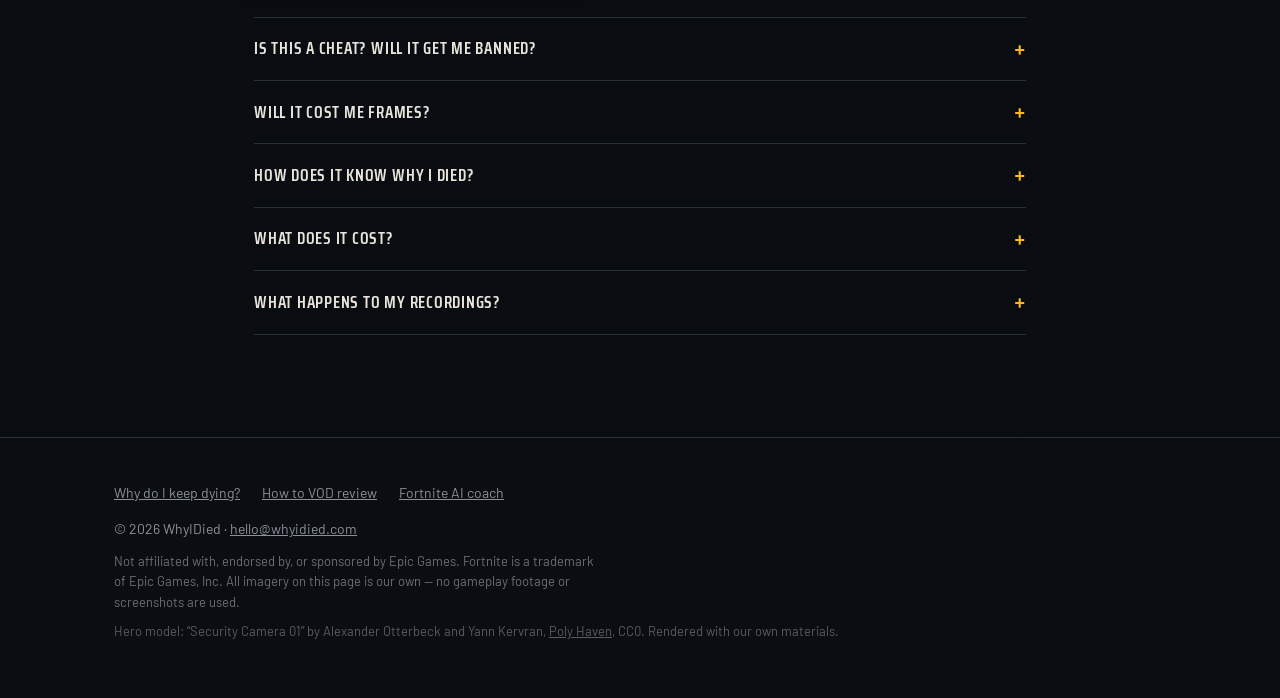
==== commit cde16ac0: "The housing twitches on its bracket; the bracket stays bolted Josh's idea, and it needed the geometr" ====
--- a/index.html
+++ b/index.html
@@ -173,8 +173,6 @@
   position:fixed; inset:0; width:100%; height:100%;
   z-index:0; pointer-events:none;
 }
-#stage{cursor:grab}
-#stage.grabbing{cursor:grabbing}
 #cursorlight{
   position:fixed; z-index:0; pointer-events:none; width:44vmax; height:44vmax;
   left:0; top:0; margin:-22vmax 0 0 -22vmax; opacity:0; transition:opacity .5s ease;
@@ -193,21 +191,7 @@
    now appears only when the pointer is actually over the object — nothing floats
    in the resting state. */
 .stagehole{position:relative; aspect-ratio:1/.86; min-height:300px}
-.stagehole::before,.stagehole::after{
-  content:""; position:absolute; width:14px; height:14px;
-  border:1px solid var(--amber); opacity:0; transition:opacity .3s ease;
-  pointer-events:none;
-}
-.stagehole::before{top:8%; left:6%; border-right:0; border-bottom:0}
-.stagehole::after{bottom:8%; right:6%; border-left:0; border-top:0}
-.stagehole .grab{
-  position:absolute; bottom:8%; left:6%;
-  font-family:var(--f-display); text-transform:uppercase; letter-spacing:.2em;
-  font-size:10px; color:var(--amber); opacity:0; transition:opacity .3s ease;
-  pointer-events:none;
-}
-.stagehole:hover::before,.stagehole:hover::after,.stagehole:hover .grab{opacity:.75}
-@media (pointer:coarse){.stagehole .grab,.stagehole::before,.stagehole::after{display:none}}
+/* No frame, no hint: they advertised a drag that no longer exists. */
 
 h1{
   font-family:var(--f-display); font-weight:700;
@@ -418,12 +402,10 @@
 <main>
 
   <!-- ── HERO ──────────────────────────────────────────────────────── -->
-  <section class="hero" data-stage="-0.82,0.04,3.35,0">
+  <section class="hero" data-stage="-0.82,0.06,3.35,0">
     <div class="wrap hero-grid">
 
-      <div class="stagehole" aria-hidden="true">
-        <span class="grab">drag</span>
-      </div>
+      <div class="stagehole" aria-hidden="true"></div>
 
       <div>
         <div class="inst">Fortnite · Windows · Zero Build + Build</div>
@@ -470,7 +452,7 @@
   </section>
 
   <!-- ── METHOD ────────────────────────────────────────────────────── -->
-  <section id="how" data-stage="0.75,0.00,2.95,0.15">
+  <section id="how" data-stage="-0.70,-0.55,3.70,0.80">
     <div class="wrap">
       <div class="eyebrow"><span class="inst">01 · Method</span></div>
       <h2 data-focus>Every death, reviewed. Not the ones you remember to clip.</h2>
@@ -506,7 +488,7 @@
   </section>
 
   <!-- ── EXHIBIT ───────────────────────────────────────────────────── -->
-  <section id="last12" data-stage="-0.95,0.07,4.60,0.5">
+  <section id="last12" data-stage="-0.60,-1.10,4.40,1">
     <div class="wrap">
       <div class="eyebrow"><span class="inst">02 · Exhibit A — the tape</span></div>
       <h2>The last twelve seconds of the match, reconstructed</h2>
@@ -543,7 +525,7 @@
   </section>
 
   <!-- ── THE REFUSAL ───────────────────────────────────────────────── -->
-  <section id="refusal" data-stage="0.84,0.00,3.10,0.1">
+  <section id="refusal" data-stage="-0.50,-1.40,4.60,1">
     <div class="wrap">
       <div class="eyebrow"><span class="inst">03 · The refusal</span></div>
       <div class="housing refuse rise">
@@ -568,7 +550,7 @@
   </section>
 
   <!-- ── CASE LOG ──────────────────────────────────────────────────── -->
-  <section id="progress" data-stage="-0.52,0.10,4.25,0.4">
+  <section id="progress" data-stage="-0.45,-1.60,4.80,1">
     <div class="wrap">
       <div class="eyebrow"><span class="inst">04 · Case log</span></div>
       <h2>The point is the pattern</h2>
@@ -593,7 +575,7 @@
   </section>
 
   <!-- ── PRICE ─────────────────────────────────────────────────────── -->
-  <section id="pricing" data-stage="1.14,0.00,4.75,0.65">
+  <section id="pricing" data-stage="-0.40,-1.75,5.00,1">
     <div class="wrap">
       <div class="eyebrow"><span class="inst">05 · Terms</span></div>
       <h2>What a Fortnite coach costs</h2>
@@ -638,7 +620,7 @@
   </section>
 
   <!-- ── FAQ ───────────────────────────────────────────────────────── -->
-  <section id="faq" data-stage="-1.28,0.04,5.20,0.78">
+  <section id="faq" data-stage="-0.35,-1.90,5.20,1">
     <div class="wrap" style="max-width:900px">
       <div class="eyebrow"><span class="inst">06 · Questions</span></div>
       <h2>Straight answers</h2>
@@ -707,6 +689,6 @@
   </div>
 </footer>
 
-<script src="main.js?v=44" defer></script>
+<script src="main.js?v=46" defer></script>
 </body>
 </html>
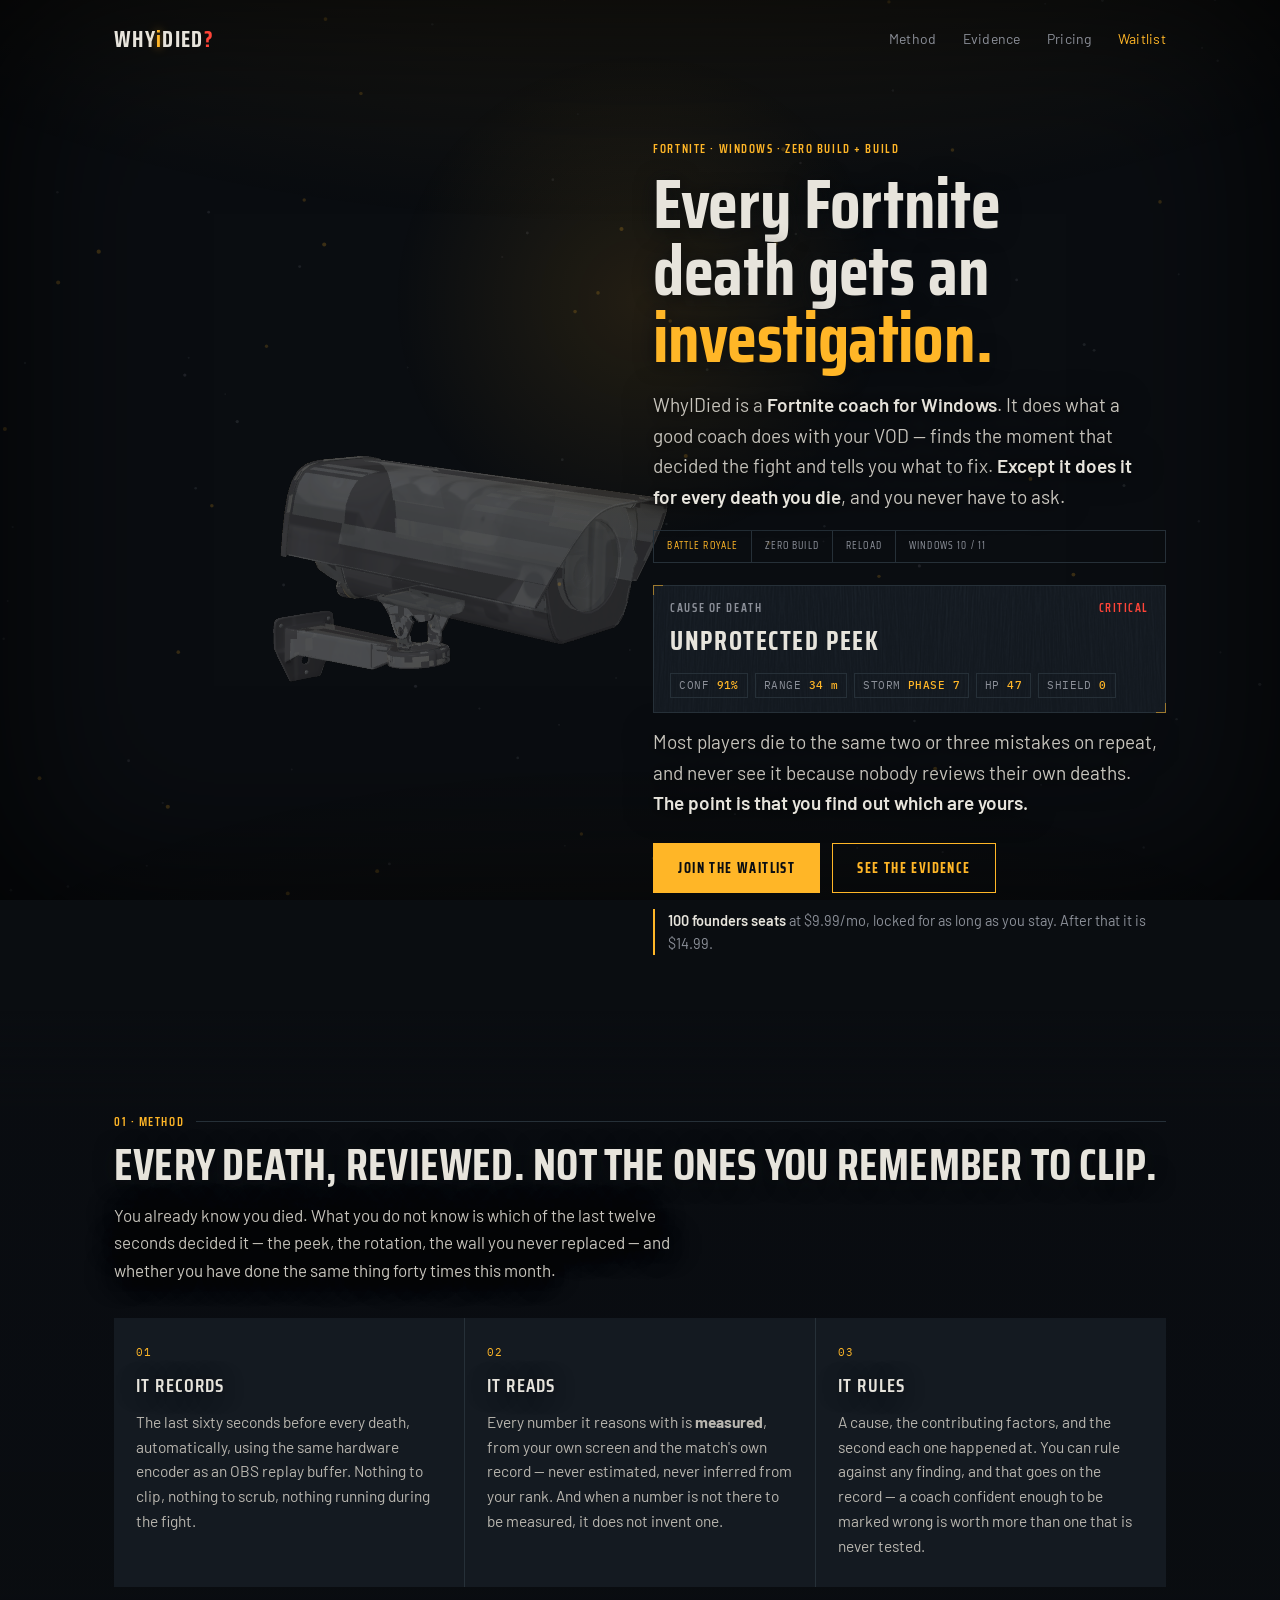
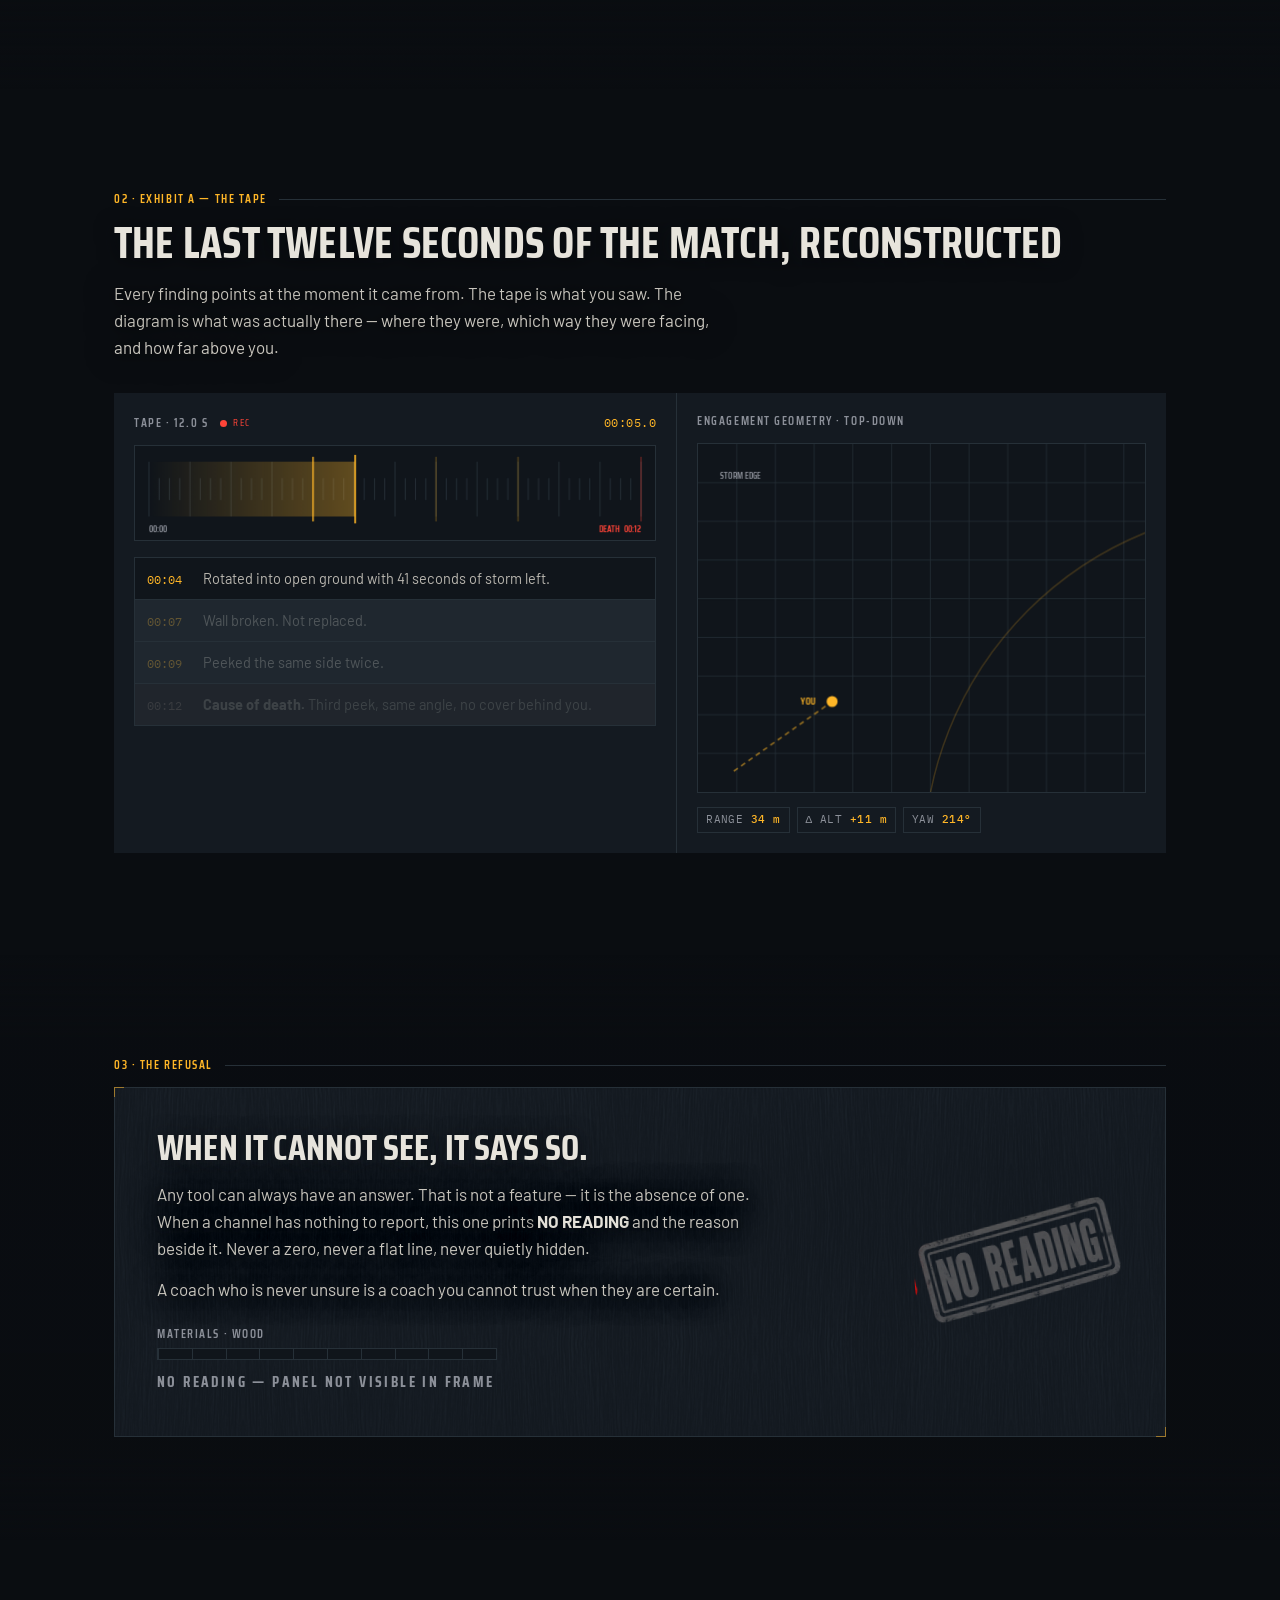
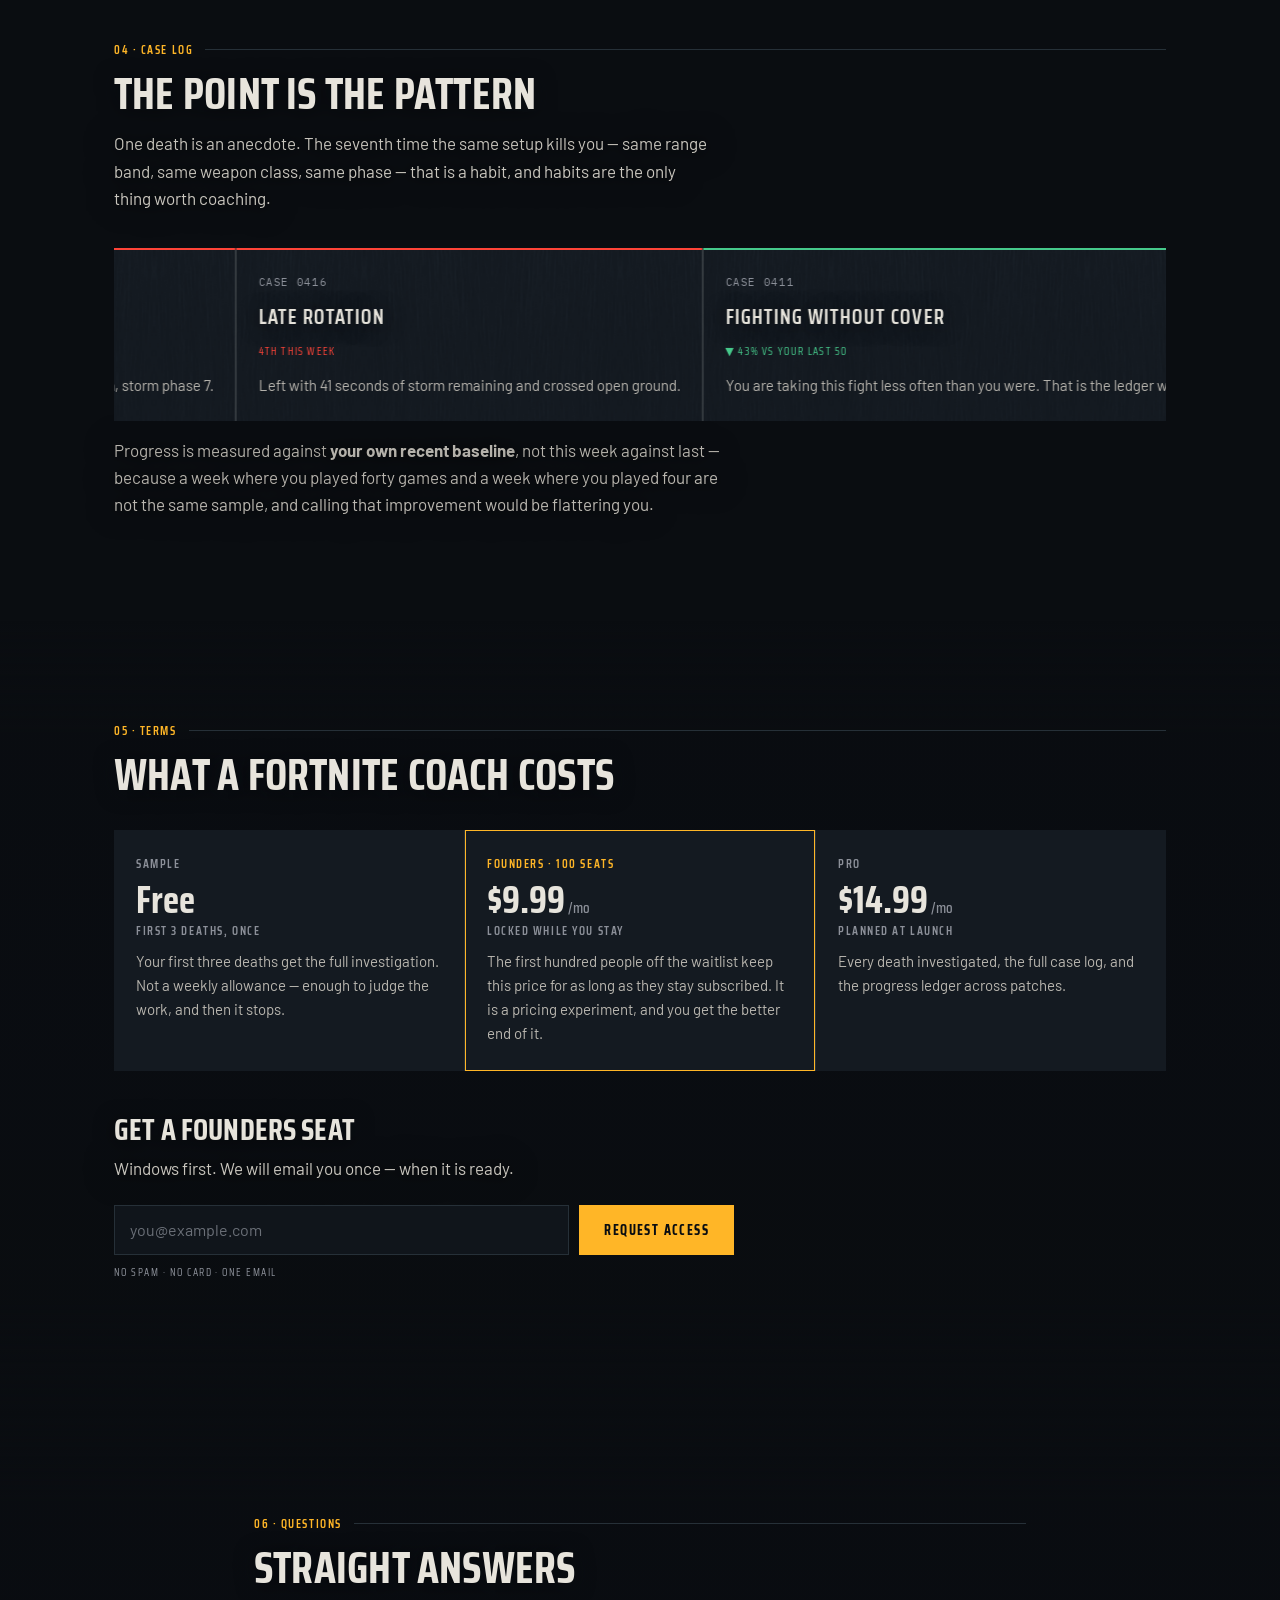
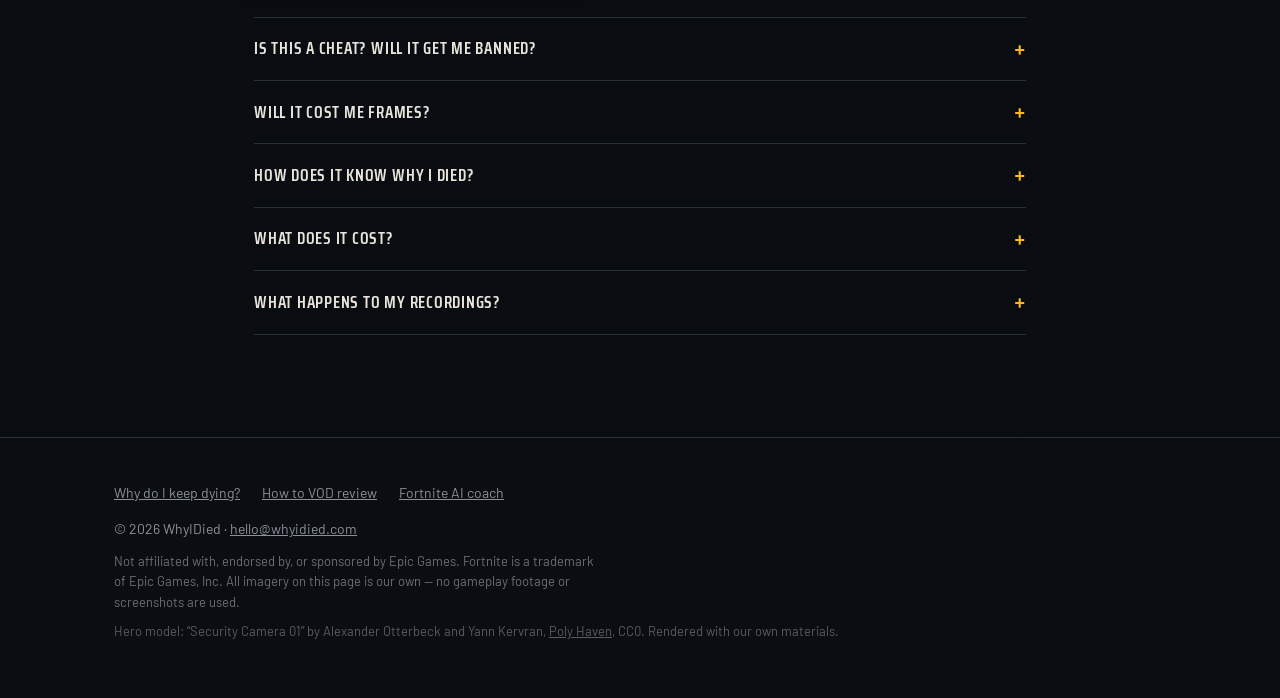
==== commit 8e4344f8: "Flatten the grime: it is a clean security camera, not camouflage Josh: the texture is splotchy. It w" ====
--- a/index.html
+++ b/index.html
@@ -689,6 +689,6 @@
   </div>
 </footer>
 
-<script src="main.js?v=46" defer></script>
+<script src="main.js?v=47" defer></script>
 </body>
 </html>
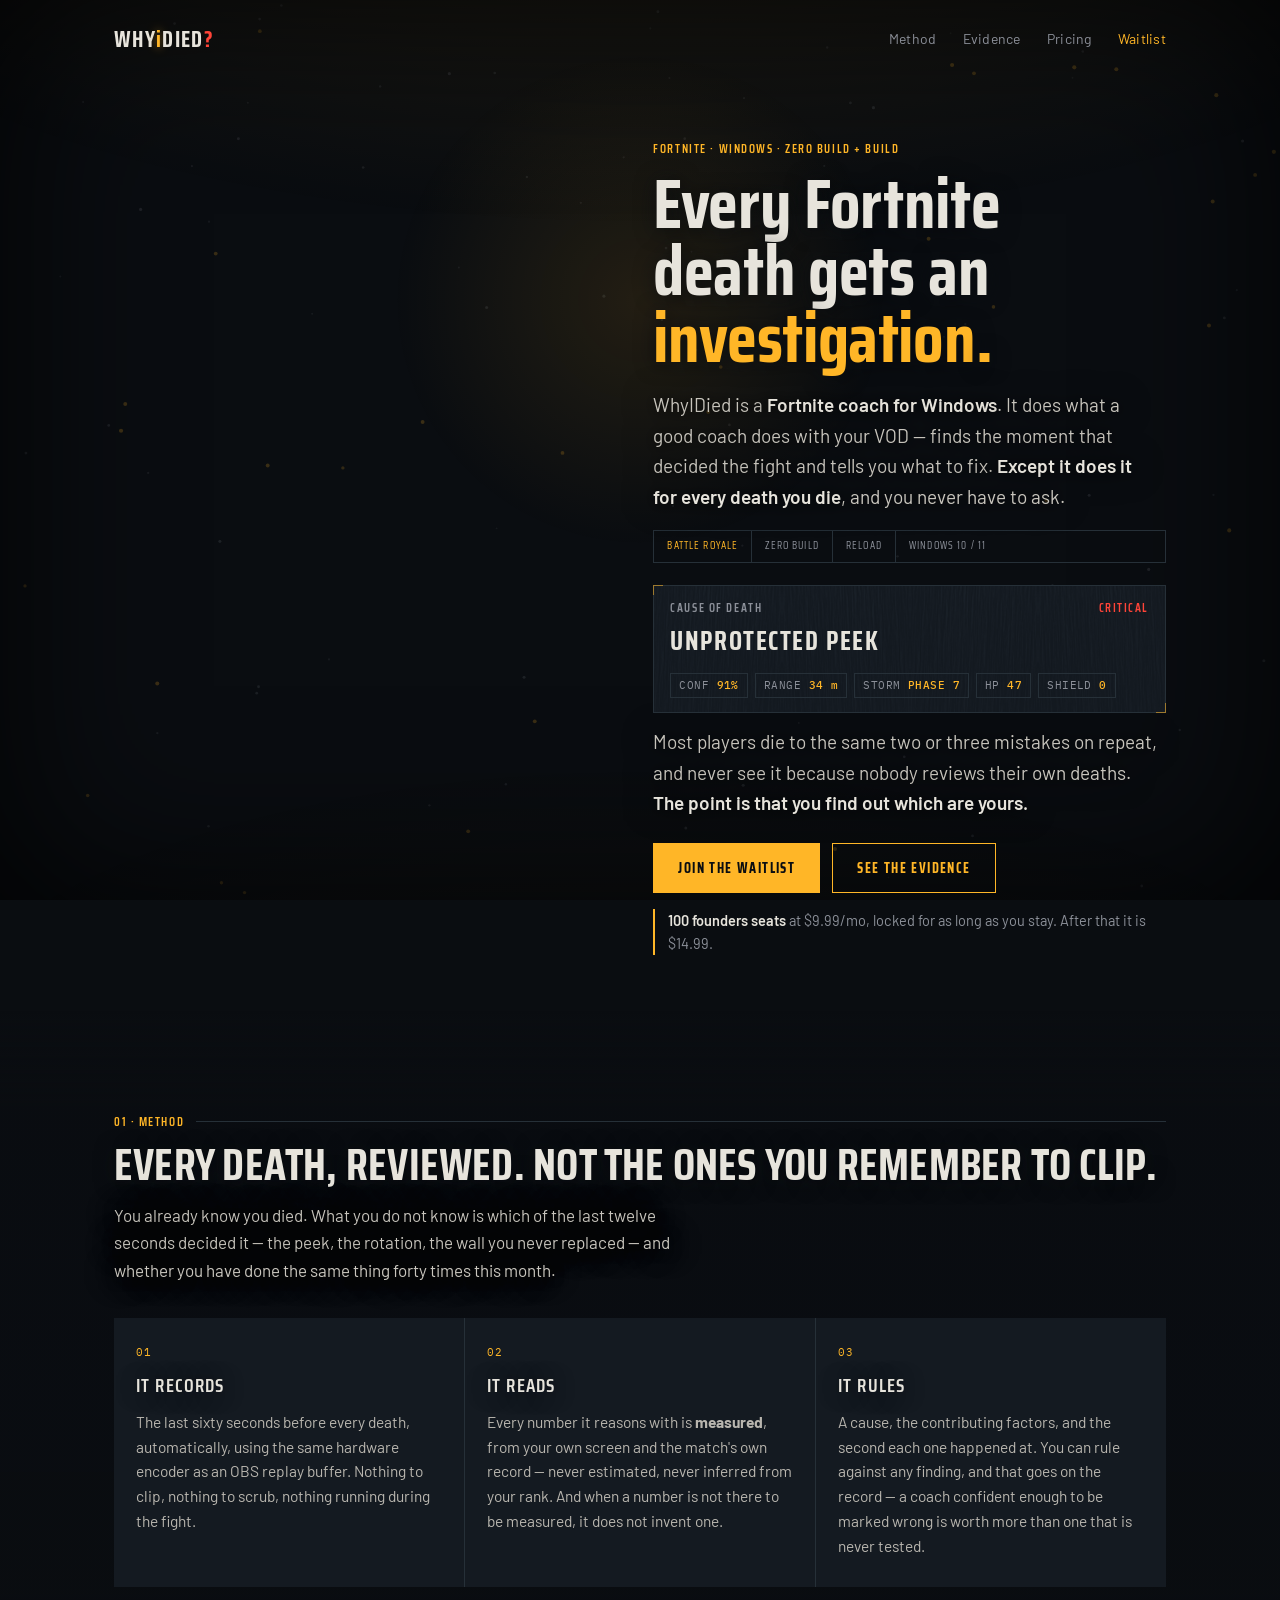
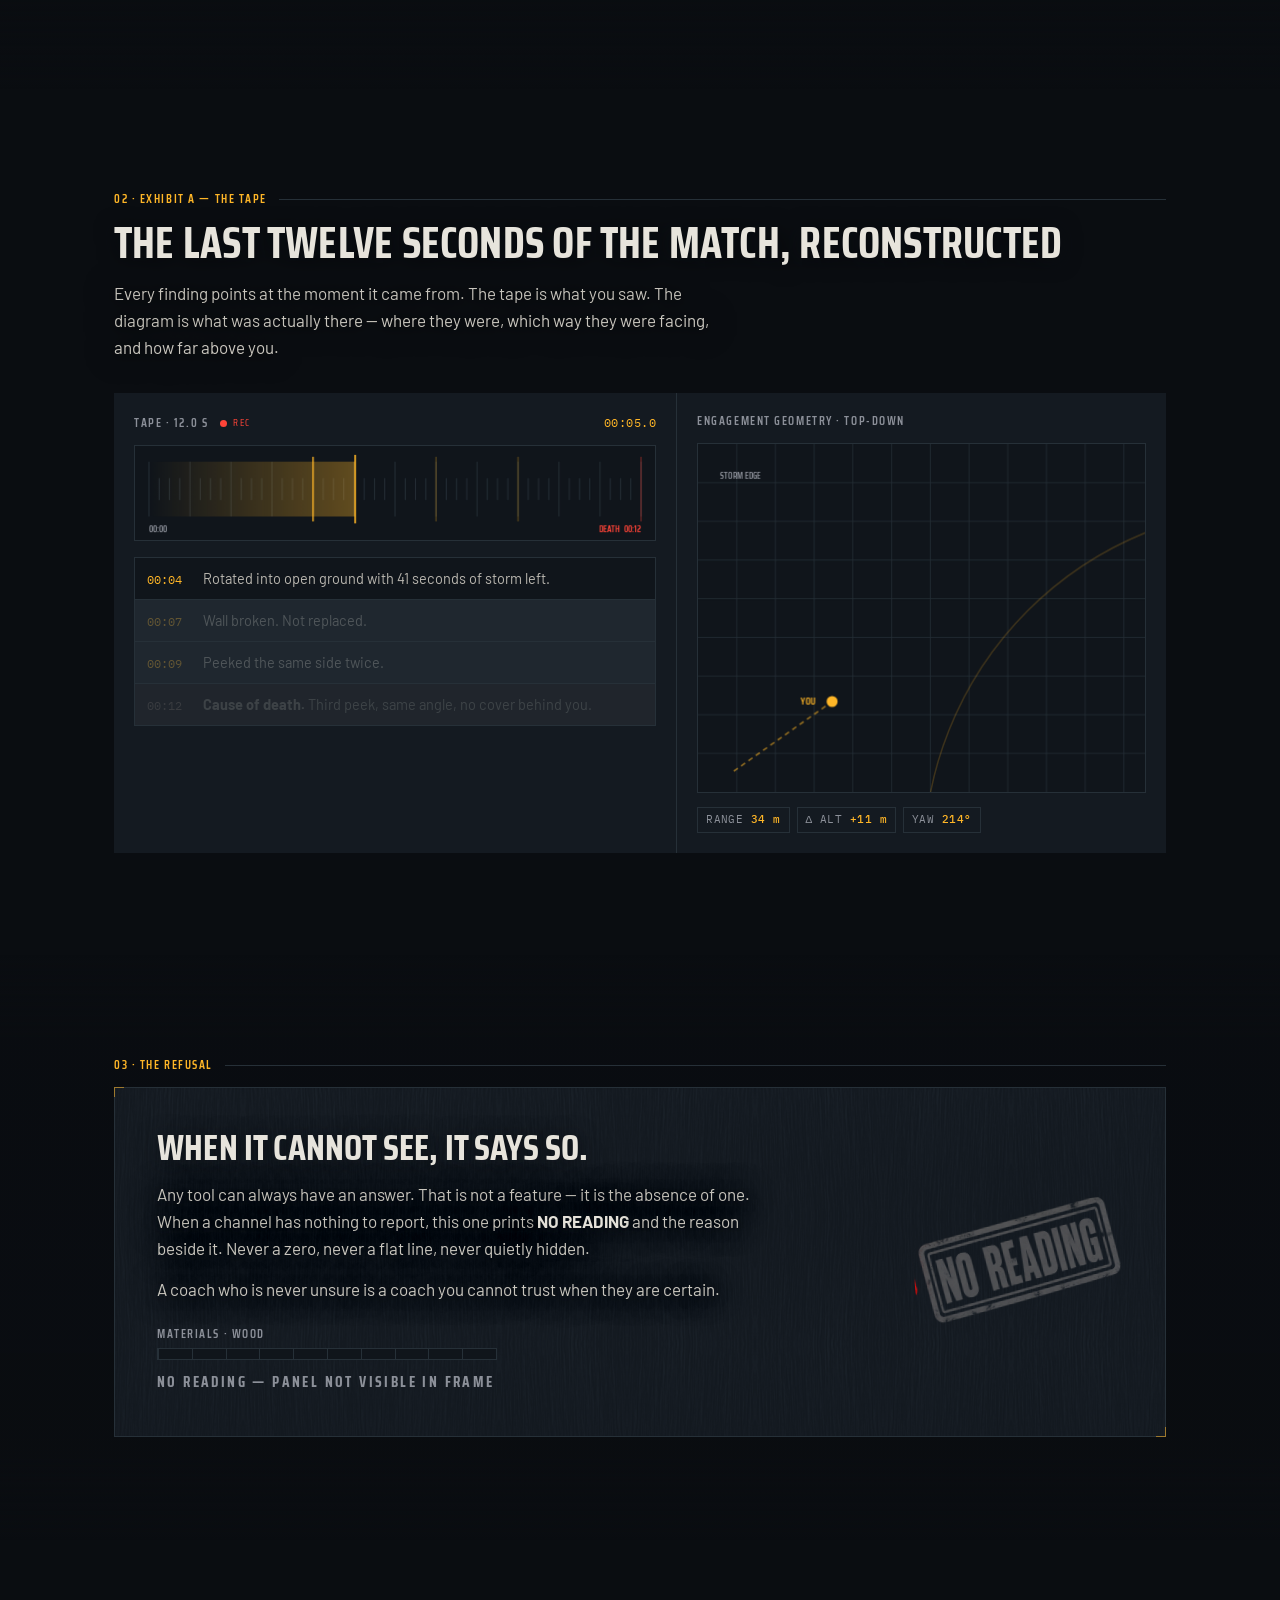
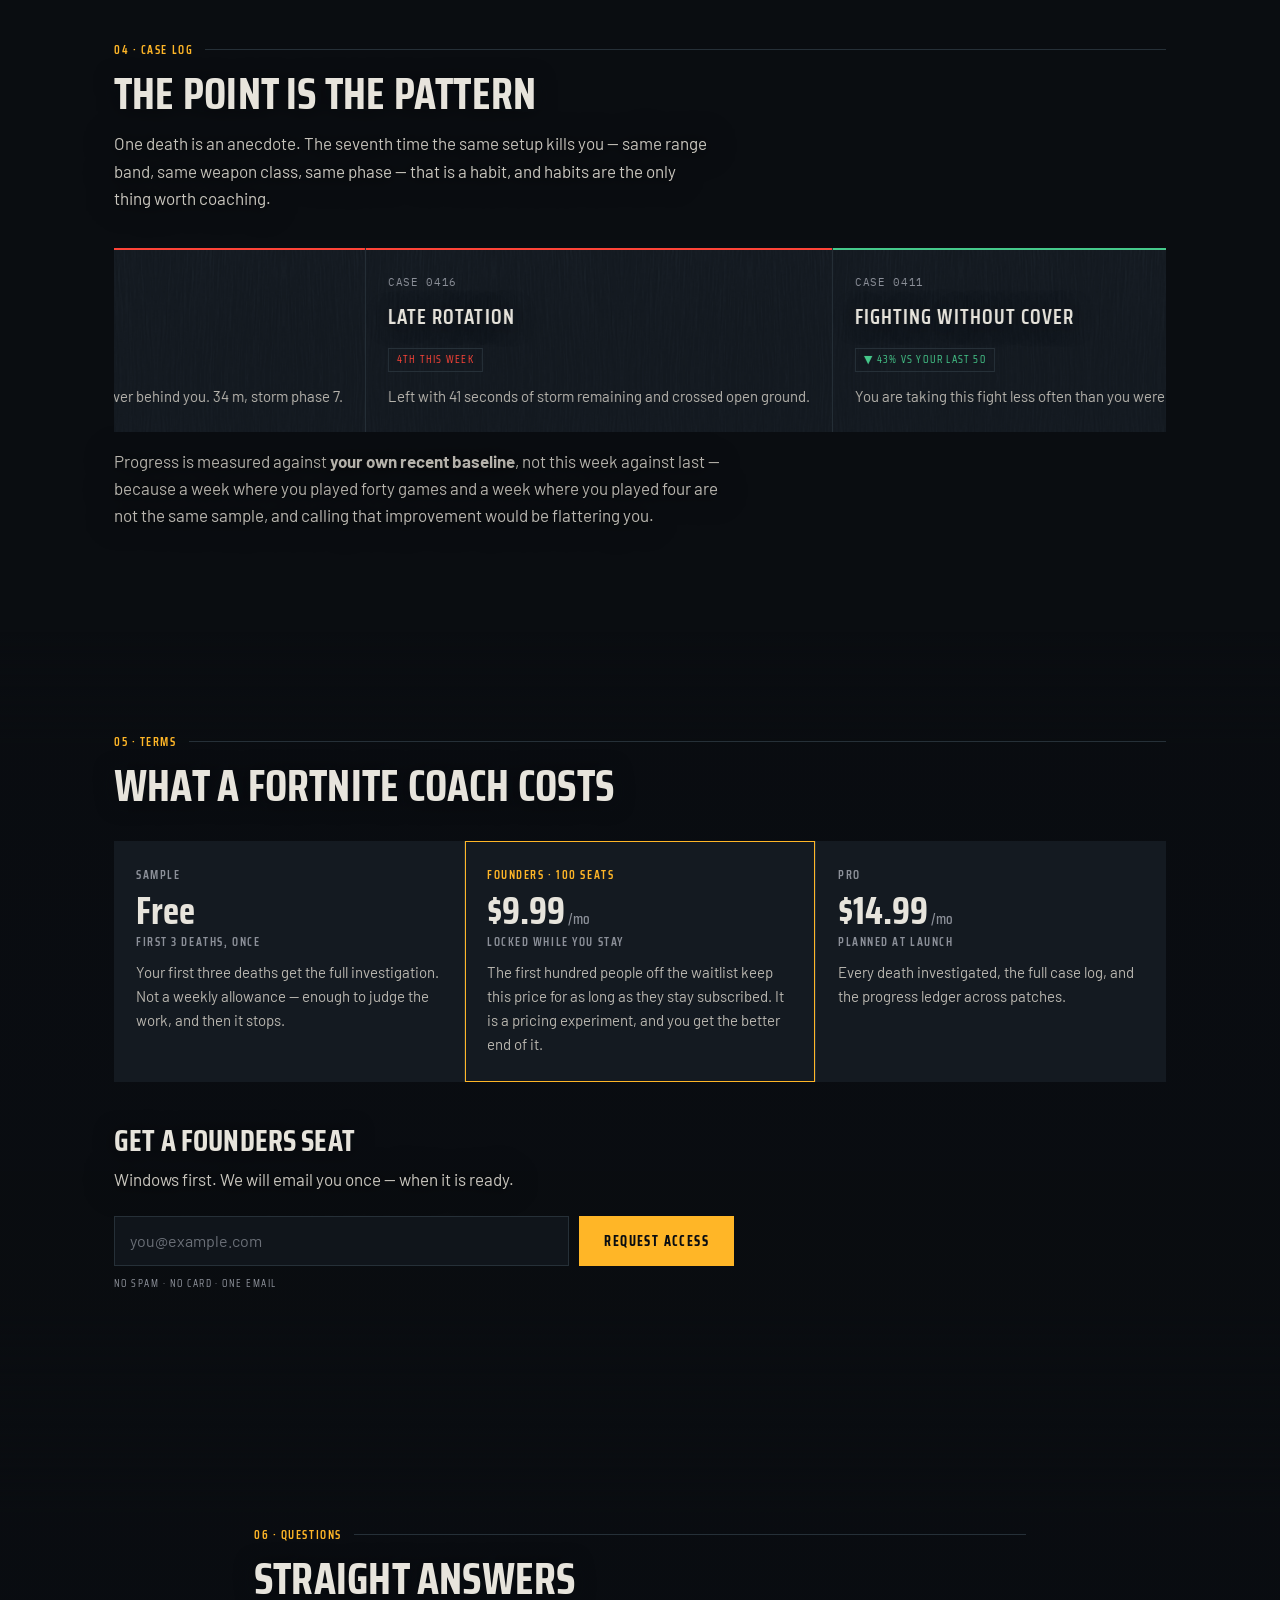
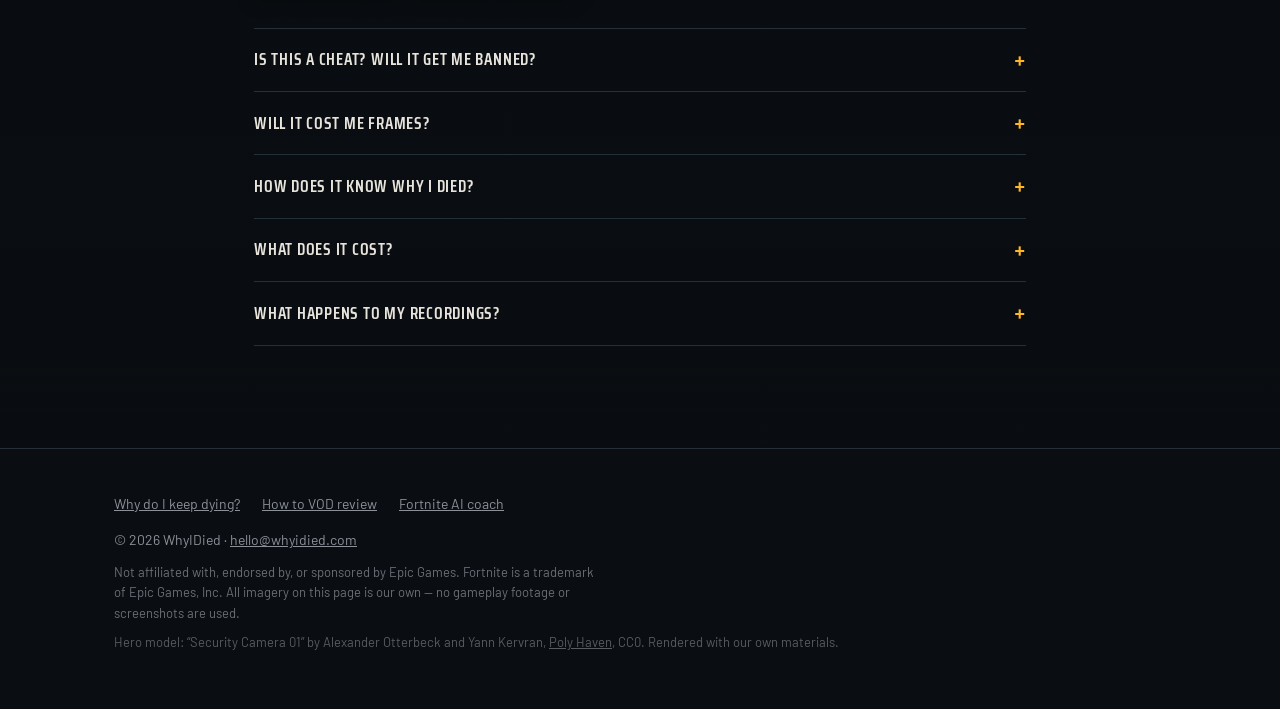
==== commit 65762399: "Wrap up the landing page: mobile, the guides, og.png, and the weight Four gaps closed, in order of h" ====
--- a/index.html
+++ b/index.html
@@ -31,6 +31,7 @@
 <link rel="icon" href="data:image/svg+xml,<svg xmlns='http://www.w3.org/2000/svg' viewBox='0 0 100 100'><rect width='100' height='100' fill='%230A0D11'/><rect x='14' y='30' width='72' height='44' fill='none' stroke='%23263038' stroke-width='5'/><circle cx='38' cy='52' r='7' fill='%23FFB627'/><circle cx='62' cy='52' r='7' fill='%23263038'/></svg>">
 <link rel="preconnect" href="https://fonts.googleapis.com">
 <link rel="preconnect" href="https://fonts.gstatic.com" crossorigin>
+<link rel="stylesheet" href="/site.css">
 <link href="https://fonts.googleapis.com/css2?family=Saira+Condensed:wght@500;600;700&family=Barlow:wght@400;500;600&family=IBM+Plex+Mono:wght@400;500&display=swap" rel="stylesheet">
 <script type="application/ld+json">
 {
@@ -64,21 +65,8 @@
    Tokens — the app's palette, verbatim (packages/review-ui/src/tokens.css).
    The landing page and the product must not be two different brands.
    ───────────────────────────────────────────────────────────────────────── */
-:root{
-  --bg:#0A0D11;        /* gunmetal ground; never pure black — a bezel needs somewhere darker to sit */
-  --bay:#10151B;       /* recessed instrument bay */
-  --panel:#141A21;     /* panel face */
-  --bezel:#263038;     /* hairline housing */
-  --ink:#E7E4DC;       /* aluminium, warm-shifted toward the amber */
-  --dim:#8C9099;
-  --amber:#FFB627;     /* phosphor. The reading colour, and the ONLY accent */
-  --fault:#FF4438;     /* semantic: fault. Never decorative */
-  --ok:#46C98B;        /* semantic: recovering */
-  --f-display:"Saira Condensed","Barlow",system-ui,sans-serif;
-  --f-ui:"Barlow",system-ui,-apple-system,sans-serif;
-  --f-mono:"IBM Plex Mono",ui-monospace,SFMono-Regular,Menlo,monospace;
-  --gut:clamp(20px,5vw,64px);
-}
+/* Tokens live in site.css, which every page links — see the note there. The
+   rules below are index-only components. */
 *{margin:0;padding:0;box-sizing:border-box}
 html,body{overflow-x:clip}
 html{scroll-behavior:smooth}
@@ -191,6 +179,16 @@
    now appears only when the pointer is actually over the object — nothing floats
    in the resting state. */
 .stagehole{position:relative; aspect-ratio:1/.86; min-height:300px}
+/* On a phone the hero is one column, so this well becomes the band the object
+   sits in ABOVE the copy. A square aspect there would push the headline below
+   the fold for no benefit. */
+@media(max-width:900px){
+  .stagehole{aspect-ratio:auto; min-height:0; height:34vh; max-height:300px}
+}
+@media(max-width:760px){
+  .card{scroll-snap-align:start}
+  .hscroll{padding-bottom:6px}
+}
 /* No frame, no hint: they advertised a drag that no longer exists. */
 
 h1{
@@ -689,6 +687,6 @@
   </div>
 </footer>
 
-<script src="main.js?v=47" defer></script>
+<script src="main.js?v=51" defer></script>
 </body>
 </html>
--- a/site.css
+++ b/site.css
@@ -0,0 +1,161 @@
+/* WhyIDied — the shared layer: tokens, base, header, footer, prose.
+ *
+ * WHY THIS FILE EXISTS. The three guide pages were still on the pre-rebuild
+ * design — Space Grotesk, a different palette, different everything — so
+ * following a footer link dropped you onto what looked like an unrelated site.
+ * Those pages exist to be found by search, which makes them a likely FIRST
+ * impression rather than an afterthought.
+ *
+ * The tokens live here and only here. index.html keeps its own component rules
+ * inline because they are page-specific, but it no longer carries a second copy
+ * of the palette: two copies of a colour is how a design system quietly splits
+ * in half, which has already happened once in the app repo (theme.css inheriting
+ * over tokens.css and reflowing the desktop shell).
+ */
+:root{
+  --bg:#0A0D11;        /* gunmetal ground; never pure black — a bezel needs somewhere darker to sit */
+  --bay:#10151B;       /* recessed instrument bay */
+  --panel:#141A21;     /* panel face */
+  --bezel:#263038;     /* hairline housing */
+  --ink:#E7E4DC;       /* aluminium, warm-shifted toward the amber */
+  --dim:#8C9099;
+  --amber:#FFB627;     /* phosphor. The reading colour, and the ONLY accent */
+  --fault:#FF4438;     /* semantic: fault. Never decorative */
+  --ok:#46C98B;        /* semantic: recovering */
+  --f-display:"Saira Condensed","Barlow",system-ui,sans-serif;
+  --f-ui:"Barlow",system-ui,-apple-system,sans-serif;
+  --f-mono:"IBM Plex Mono",ui-monospace,SFMono-Regular,Menlo,monospace;
+  --gut:clamp(20px,5vw,64px);
+}
+
+/* ── base ─────────────────────────────────────────────────────────────── */
+*{margin:0;padding:0;box-sizing:border-box}
+html,body{overflow-x:clip}
+html{scroll-behavior:smooth}
+@media (prefers-reduced-motion:reduce){html{scroll-behavior:auto}}
+body{
+  background:var(--bg); color:var(--ink);
+  font-family:var(--f-ui); font-size:17px; line-height:1.6;
+  -webkit-font-smoothing:antialiased;
+}
+.wrap{max-width:1180px; margin:0 auto; padding:0 var(--gut)}
+:focus-visible{outline:2px solid var(--amber); outline-offset:3px}
+
+/* ── the two registers ────────────────────────────────────────────────── */
+.inst{
+  font-family:var(--f-display); text-transform:uppercase;
+  letter-spacing:.13em; font-weight:600; color:var(--amber);
+  font-size:12px; line-height:1.3;
+}
+.inst.dim{color:var(--dim)}
+.num{font-family:var(--f-mono); font-variant-numeric:tabular-nums; letter-spacing:.02em}
+
+/* ── header ───────────────────────────────────────────────────────────── */
+header{padding:22px 0 0; position:relative; z-index:1}
+.bar{display:flex; align-items:center; justify-content:space-between; gap:20px}
+/* The wordmark is ONE flex item. Splitting the text nodes puts a gap inside it
+   and it reads "WHY i DIED". */
+.mark{
+  font-family:var(--f-display); font-weight:700; font-size:22px;
+  letter-spacing:.06em; color:var(--ink); text-decoration:none; white-space:nowrap;
+}
+.mark i{font-style:normal; color:var(--amber); text-shadow:0 0 10px rgba(255,182,39,.75)}
+.mark b{font-weight:700; color:var(--fault)}
+header nav{display:flex; gap:26px; align-items:center}
+header nav a{color:var(--dim); text-decoration:none; font-size:14px; letter-spacing:.02em}
+header nav a:hover{color:var(--ink)}
+@media(max-width:760px){header nav .hide-s{display:none}}
+
+/* ── prose, for the guides ────────────────────────────────────────────── */
+.prose{max-width:74ch; margin:0 auto; padding:clamp(34px,6vw,72px) 0}
+.prose h1{
+  font-family:var(--f-display); font-weight:700;
+  font-size:clamp(31px,5vw,54px); line-height:1.02; letter-spacing:-.004em;
+  text-wrap:balance; margin-bottom:18px;
+}
+.prose h2{
+  font-family:var(--f-display); font-weight:700; text-transform:uppercase;
+  font-size:clamp(21px,2.7vw,30px); line-height:1.08; letter-spacing:.01em;
+  margin:44px 0 12px; text-wrap:balance;
+}
+.prose h3{
+  font-family:var(--f-display); text-transform:uppercase; letter-spacing:.05em;
+  font-size:18px; font-weight:600; margin:28px 0 8px;
+}
+.prose p{margin-bottom:18px; color:#C9C6BE}
+.prose p strong,.prose li strong{color:var(--ink); font-weight:600}
+.prose ul,.prose ol{margin:0 0 20px 22px; color:#C9C6BE}
+.prose li{margin-bottom:9px}
+.prose a{color:var(--amber); text-decoration:none; border-bottom:1px solid rgba(255,182,39,.35)}
+.prose a:hover{border-bottom-color:var(--amber)}
+.prose .lede{font-size:clamp(17px,1.7vw,20px); color:var(--ink); margin-bottom:26px}
+/* Square housings with hairline bezels. No rounded cards — that is the generic
+   tell the brand was called out for. */
+.prose blockquote{
+  border:1px solid var(--bezel); background:var(--panel);
+  padding:18px 20px; margin:26px 0; color:#C9C6BE;
+}
+.prose blockquote p:last-child{margin-bottom:0}
+.prose hr{border:0; border-top:1px solid var(--bezel); margin:38px 0}
+.prose table{width:100%; border-collapse:collapse; margin:24px 0; font-size:15.5px; display:block; overflow-x:auto}
+.prose th,.prose td{border:1px solid var(--bezel); padding:9px 12px; text-align:left}
+.prose th{font-family:var(--f-display); text-transform:uppercase; letter-spacing:.06em; font-size:12px; color:var(--dim)}
+
+/* ── buttons ──────────────────────────────────────────────────────────── */
+.btn{
+  display:inline-block; font-family:var(--f-display); text-transform:uppercase;
+  letter-spacing:.1em; font-weight:700; font-size:14px;
+  padding:13px 24px; border:1px solid var(--amber); color:var(--bg);
+  background:var(--amber); text-decoration:none; cursor:pointer;
+  transition:filter .16s ease, transform .16s ease;
+}
+.btn:hover{filter:brightness(1.12)}
+.btn:active{transform:translateY(1px)}
+.btn.ghost{background:transparent; color:var(--amber)}
+.btn.ghost:hover{background:rgba(255,182,39,.09)}
+
+/* ── footer ───────────────────────────────────────────────────────────── */
+footer{padding:44px 0 56px; border-top:1px solid var(--bezel); color:var(--dim); font-size:14px; position:relative; z-index:1}
+footer a{color:var(--dim)}
+footer a:hover{color:var(--ink)}
+.fl{display:flex; gap:22px; flex-wrap:wrap; margin-bottom:14px}
+
+/* ── the guide pages ──────────────────────────────────────────────────────
+   Their markup predates the rebuild and is left alone; the classes it already
+   uses are styled here instead. Rewriting their HTML to match a newer component
+   set would risk the content for no gain — these pages are read, not operated. */
+nav > .wrap{display:flex; width:100%; align-items:center; justify-content:space-between; gap:20px; padding-top:22px}
+.brand{
+  font-family:var(--f-display); font-weight:700; font-size:22px; letter-spacing:.06em;
+  color:var(--ink); text-decoration:none; white-space:nowrap;
+}
+.brand .q{color:var(--fault)}
+.cta{
+  font-family:var(--f-display); text-transform:uppercase; letter-spacing:.1em;
+  font-size:12.5px; font-weight:600; color:var(--amber); text-decoration:none;
+}
+.cta:hover{filter:brightness(1.15)}
+.crumb{
+  font-family:var(--f-display); text-transform:uppercase; letter-spacing:.11em;
+  font-size:10.5px; color:var(--dim); padding:26px 0 0;
+}
+.crumb a{color:var(--dim); text-decoration:none}
+.crumb a:hover{color:var(--amber)}
+.meta{
+  font-family:var(--f-display); text-transform:uppercase; letter-spacing:.14em;
+  font-size:11px; color:var(--dim); margin-bottom:22px;
+}
+/* A taxonomy node, so it reads in the instrument register — the same vocabulary
+   the product itself uses for these. */
+.tag{
+  display:inline-block; font-family:var(--f-mono); font-size:11.5px;
+  color:var(--amber); border:1px solid var(--bezel); padding:2px 8px;
+  margin-bottom:12px; letter-spacing:.02em;
+}
+/* Square housing, hairline bezel, amber rail — the correction is the payoff of
+   each section, so it gets the one accent on the page. */
+.fix,.callout{
+  border:1px solid var(--bezel); border-left:2px solid var(--amber);
+  background:var(--panel); padding:16px 18px; margin:16px 0 22px; color:#C9C6BE;
+}
+.fix b,.callout b{color:var(--ink)}
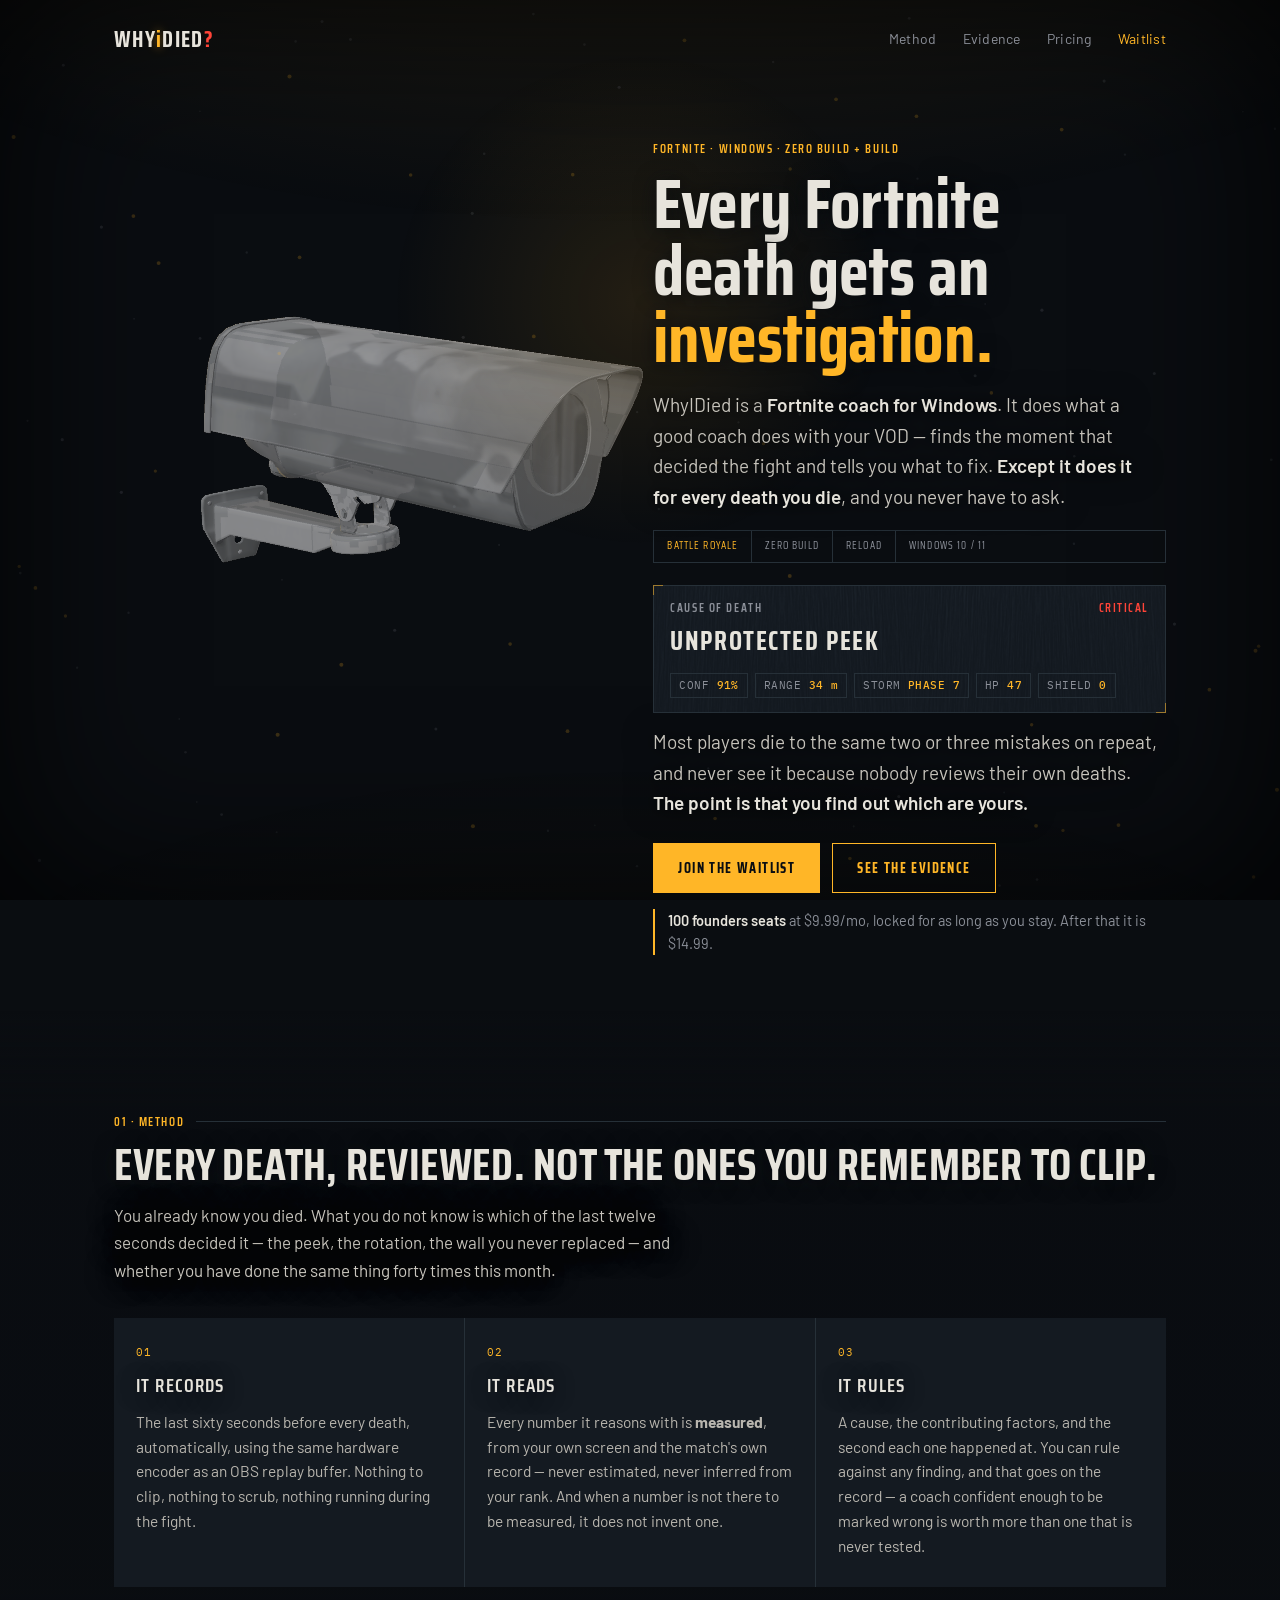
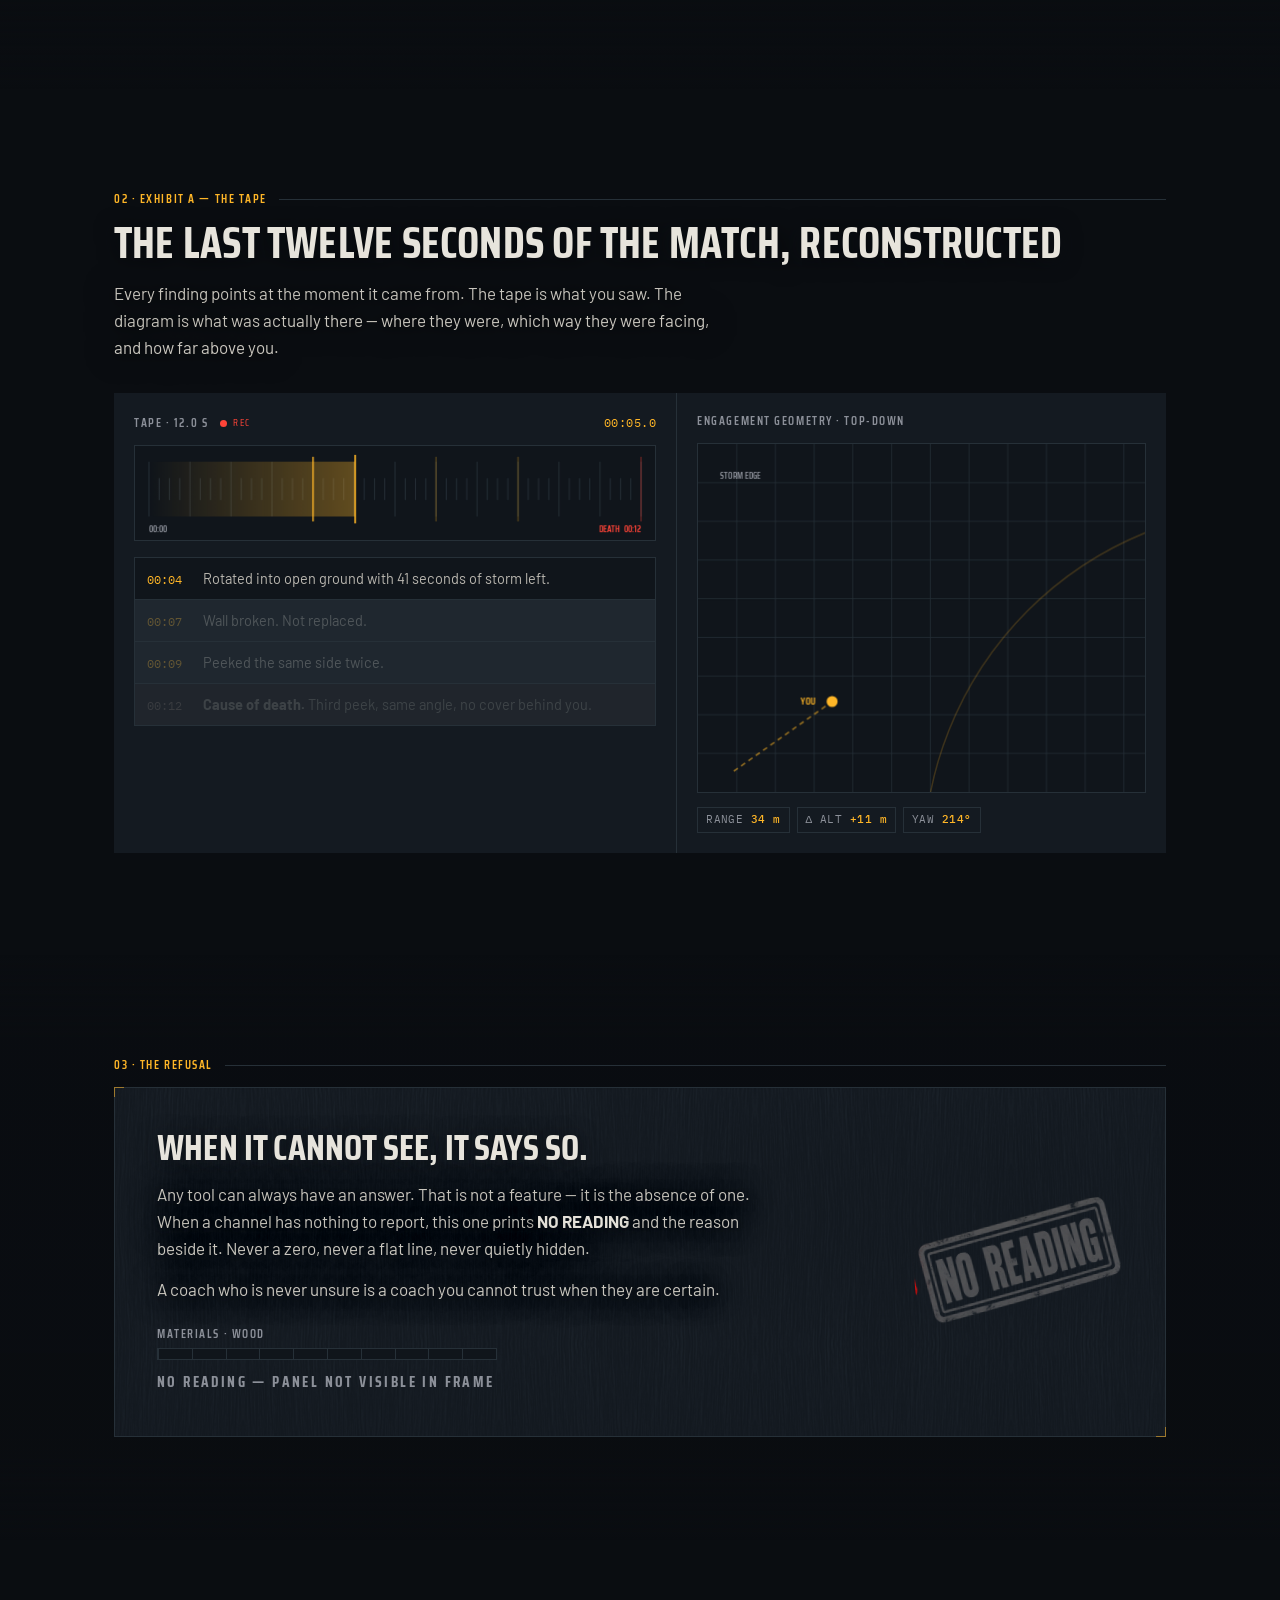
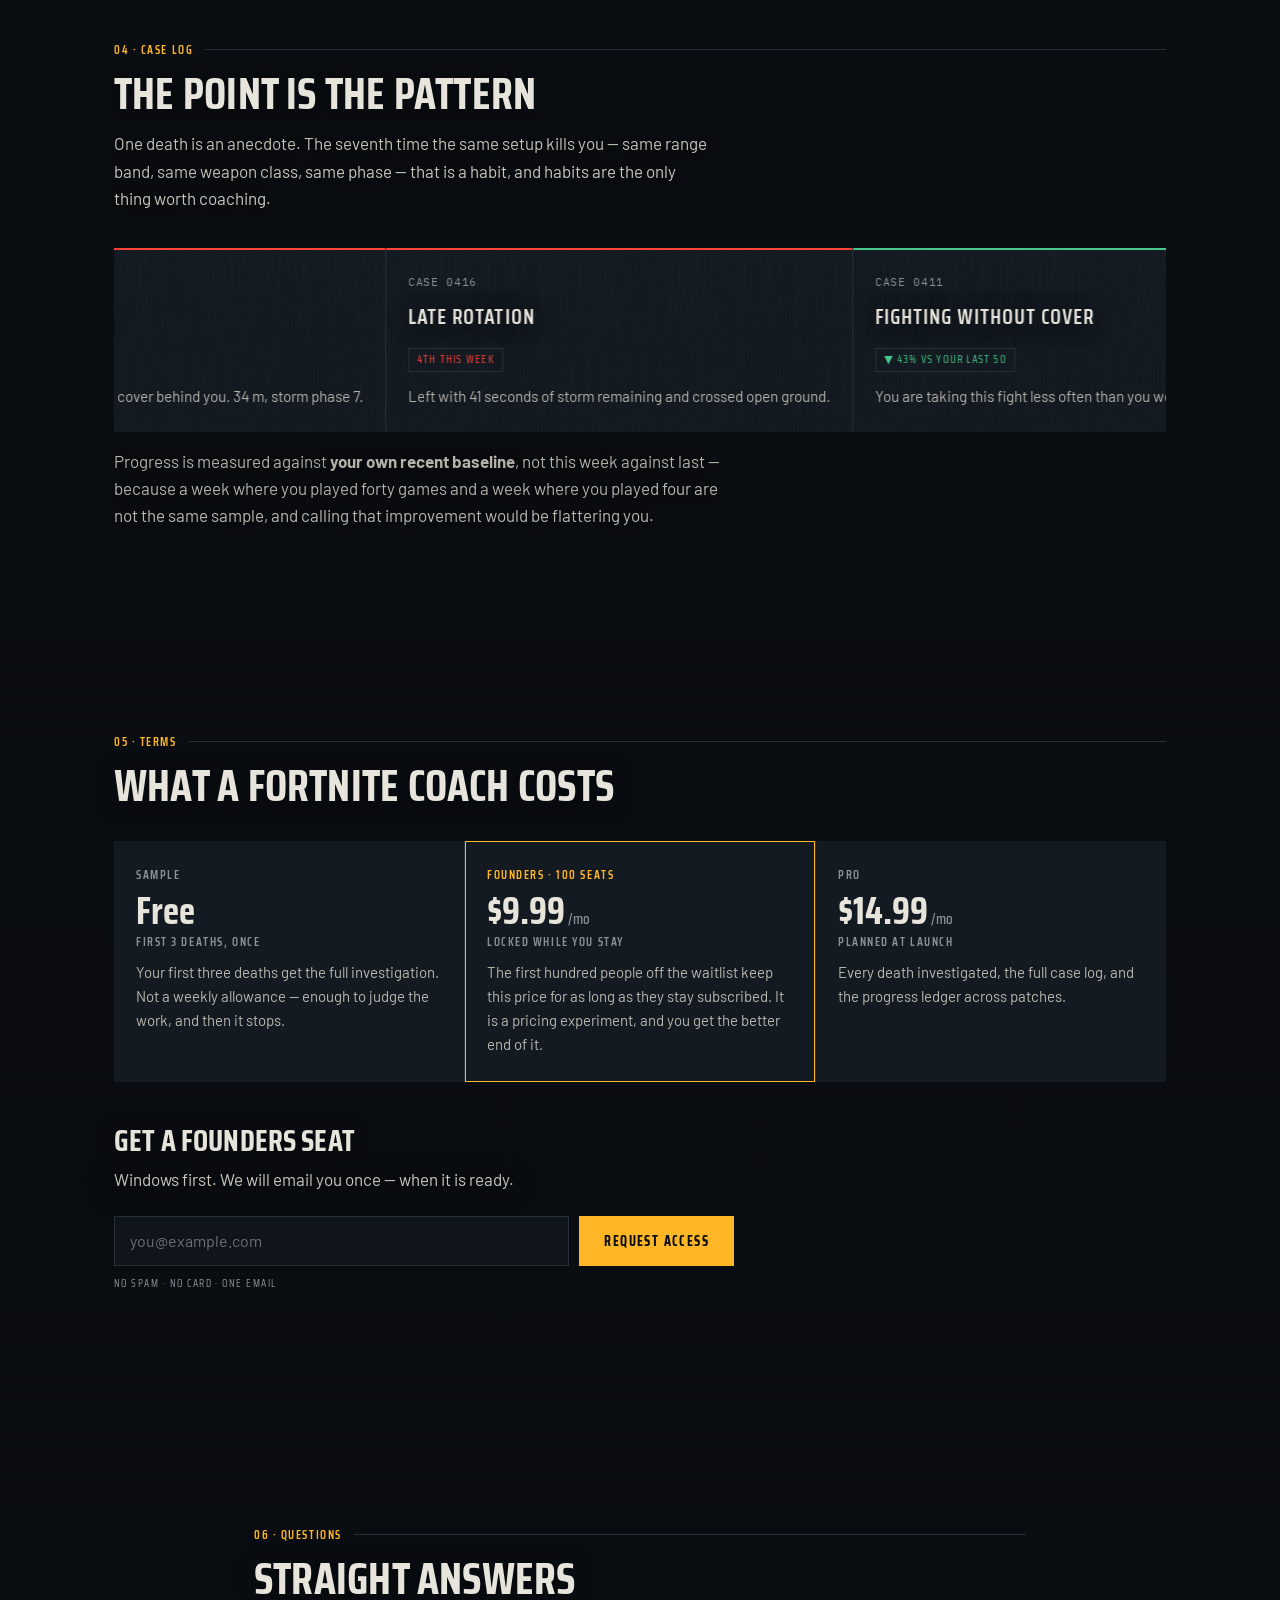
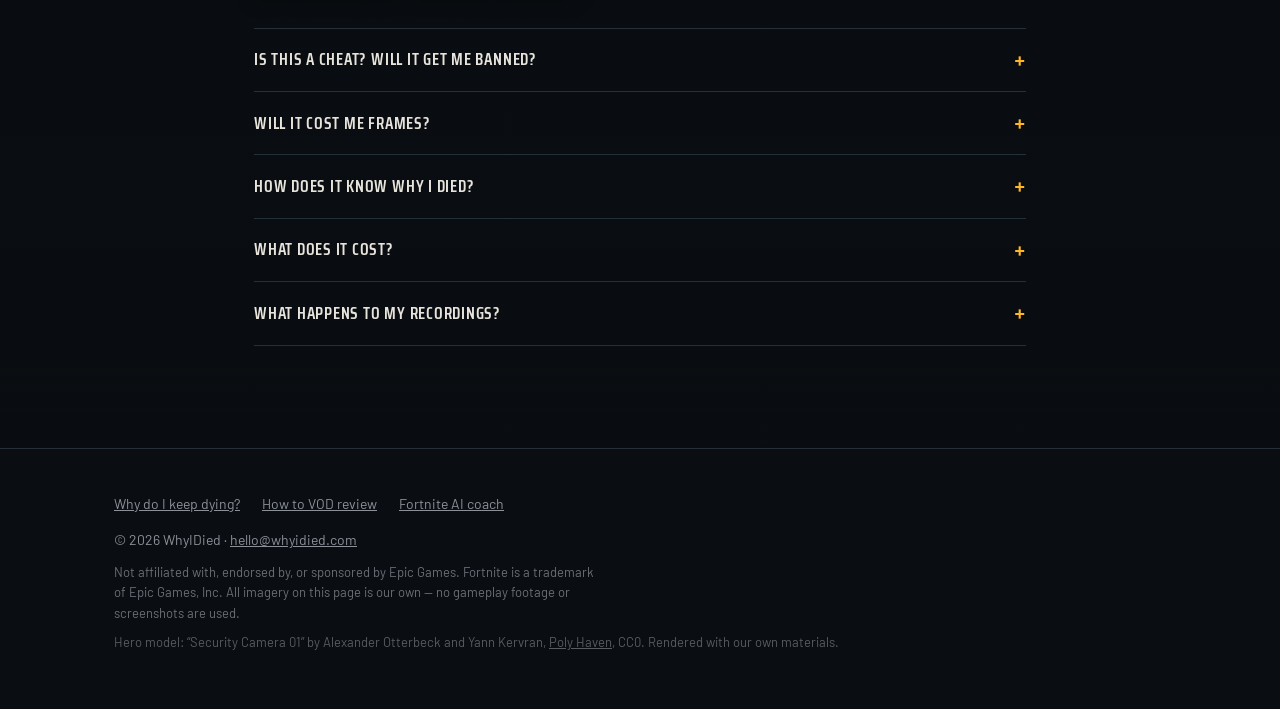
==== commit fc3757fd: "fix: the shipped hero.glb was malformed — swapped accessor indices A broken asset went live. The pri" ====
--- a/index.html
+++ b/index.html
@@ -687,6 +687,6 @@
   </div>
 </footer>
 
-<script src="main.js?v=51" defer></script>
+<script src="main.js?v=52" defer></script>
 </body>
 </html>
